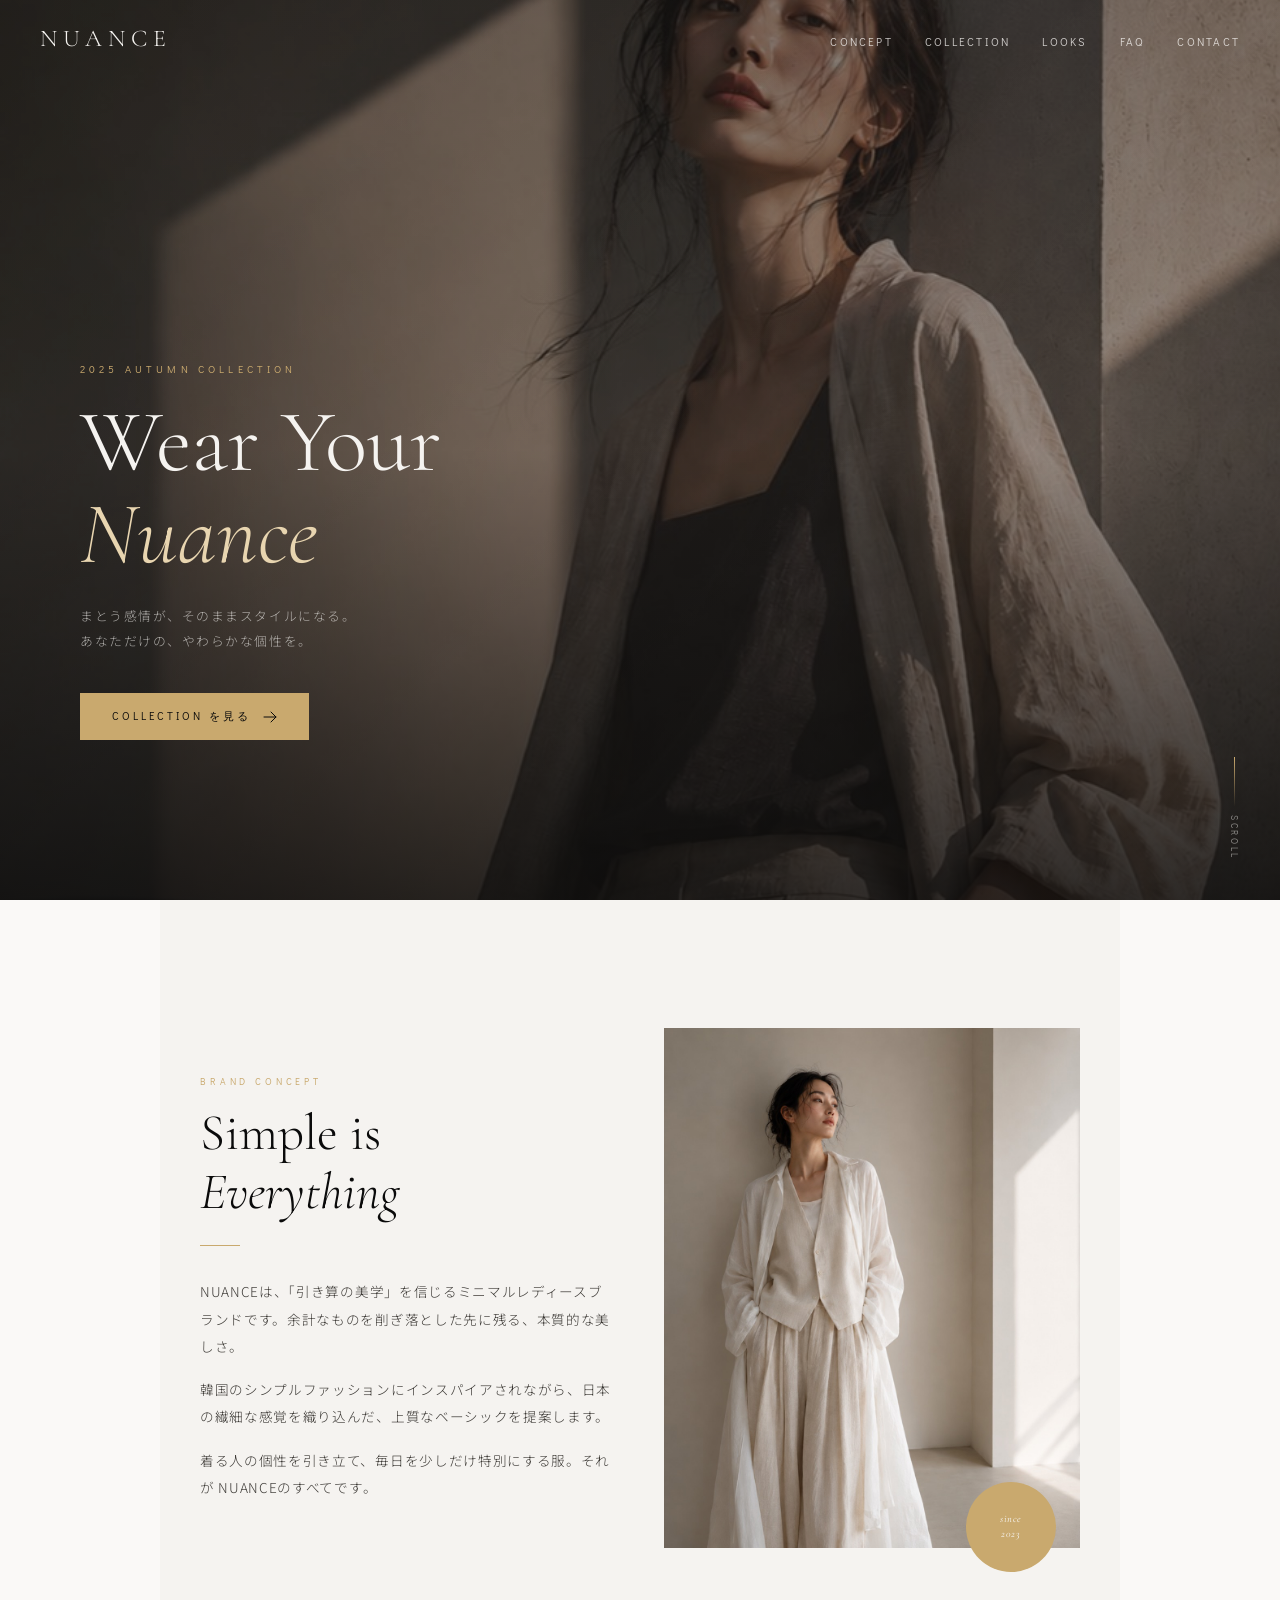
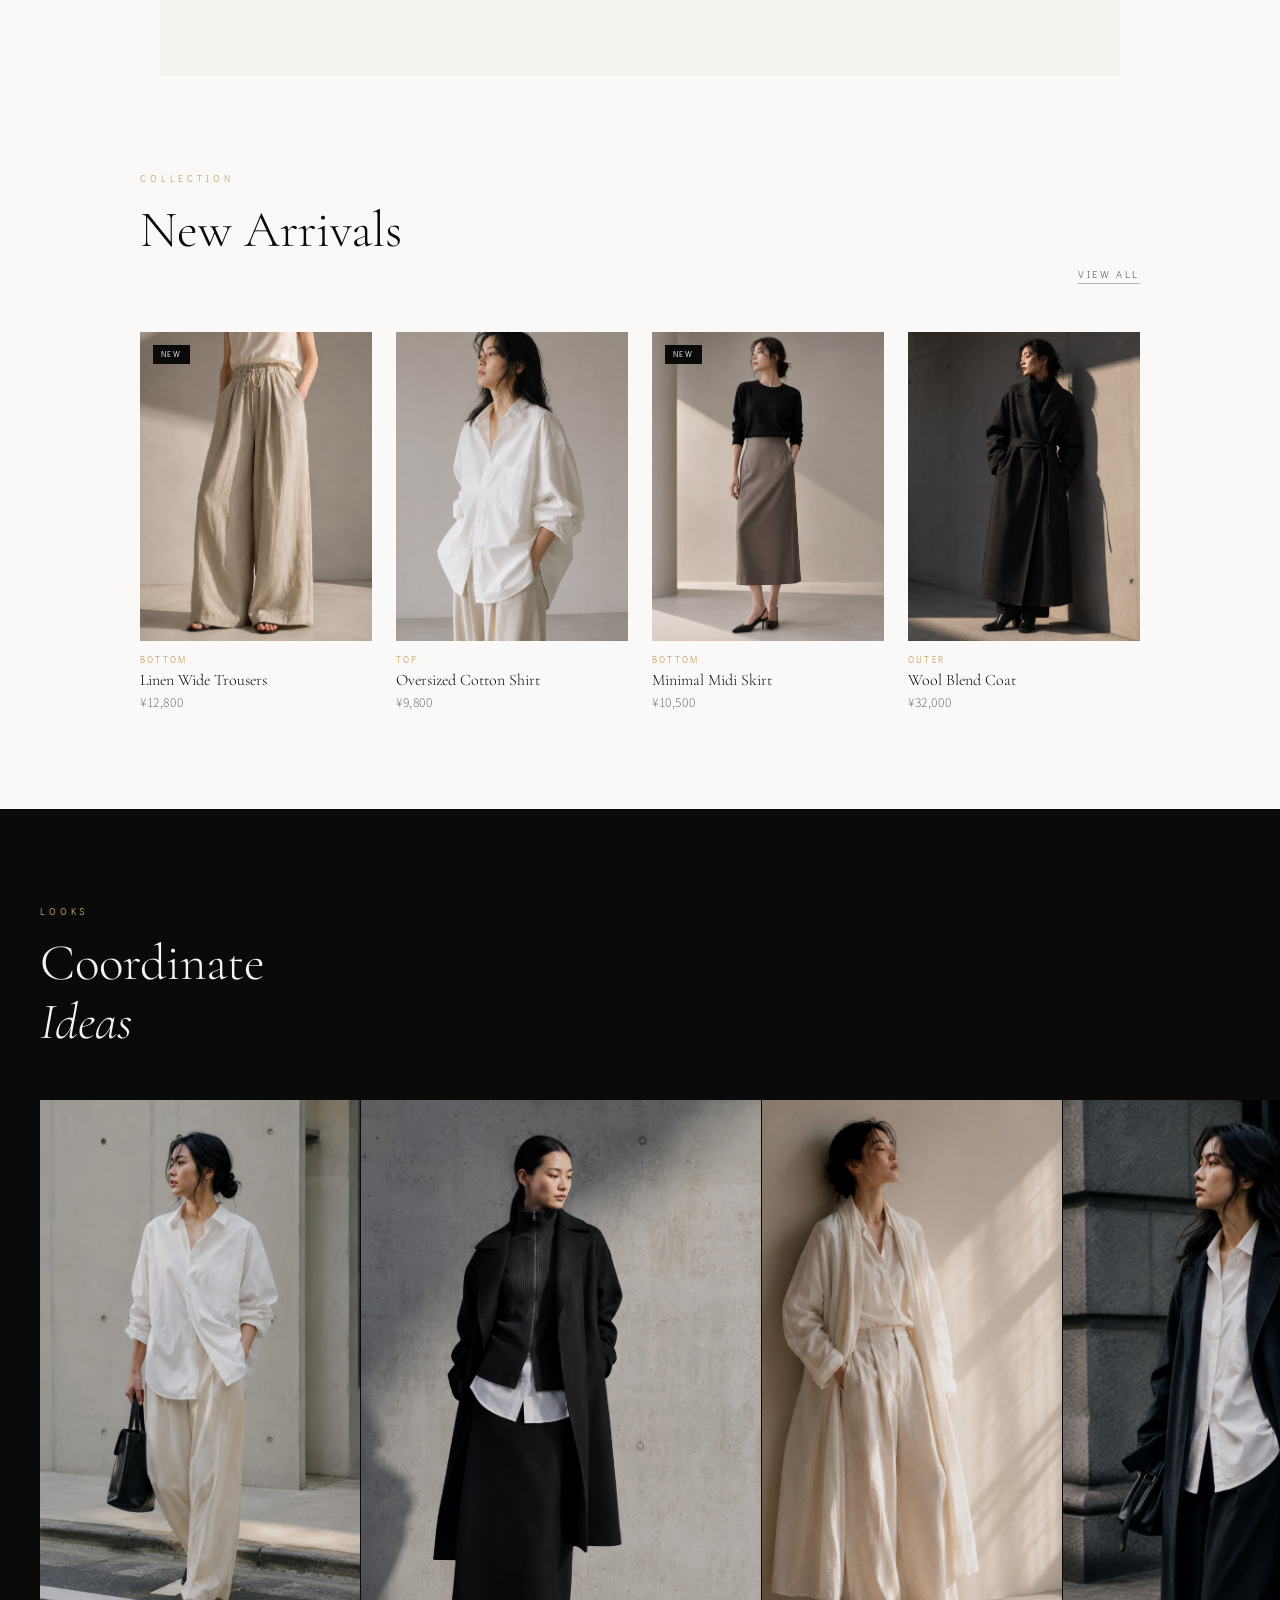
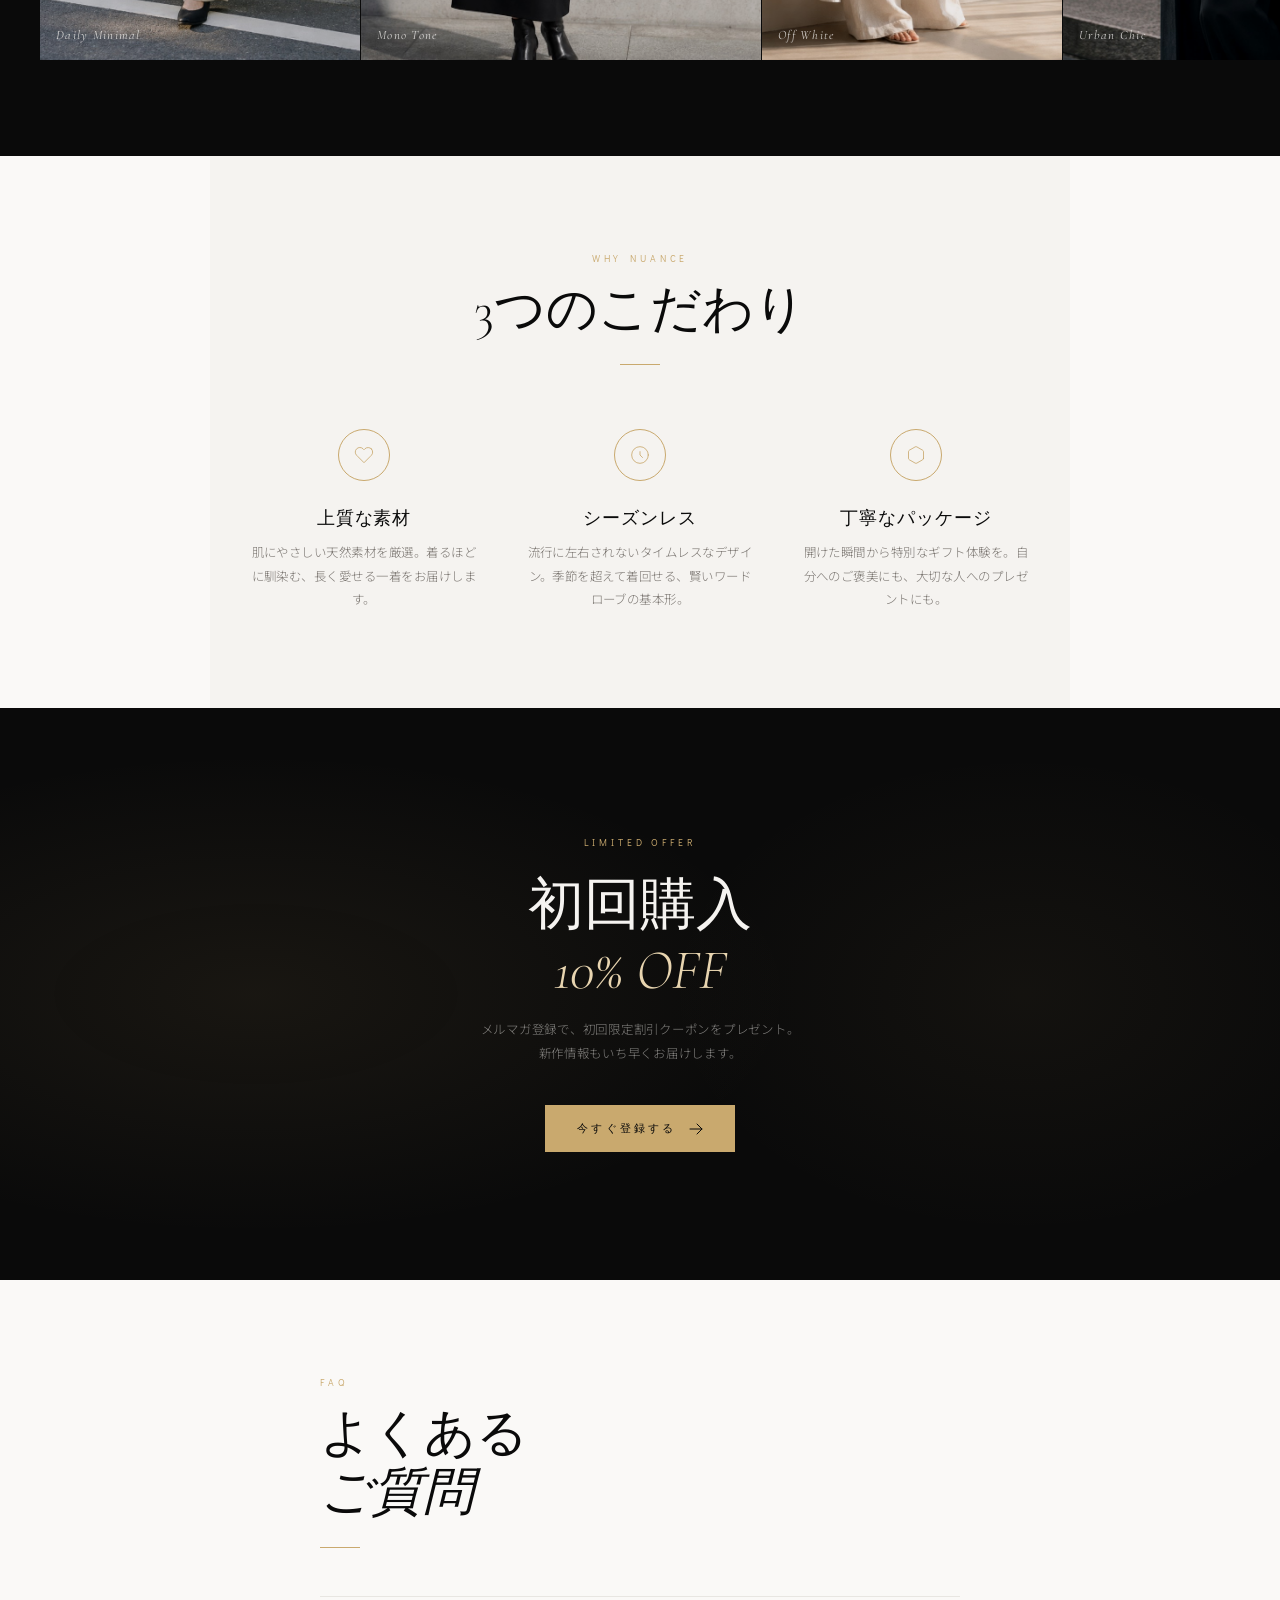
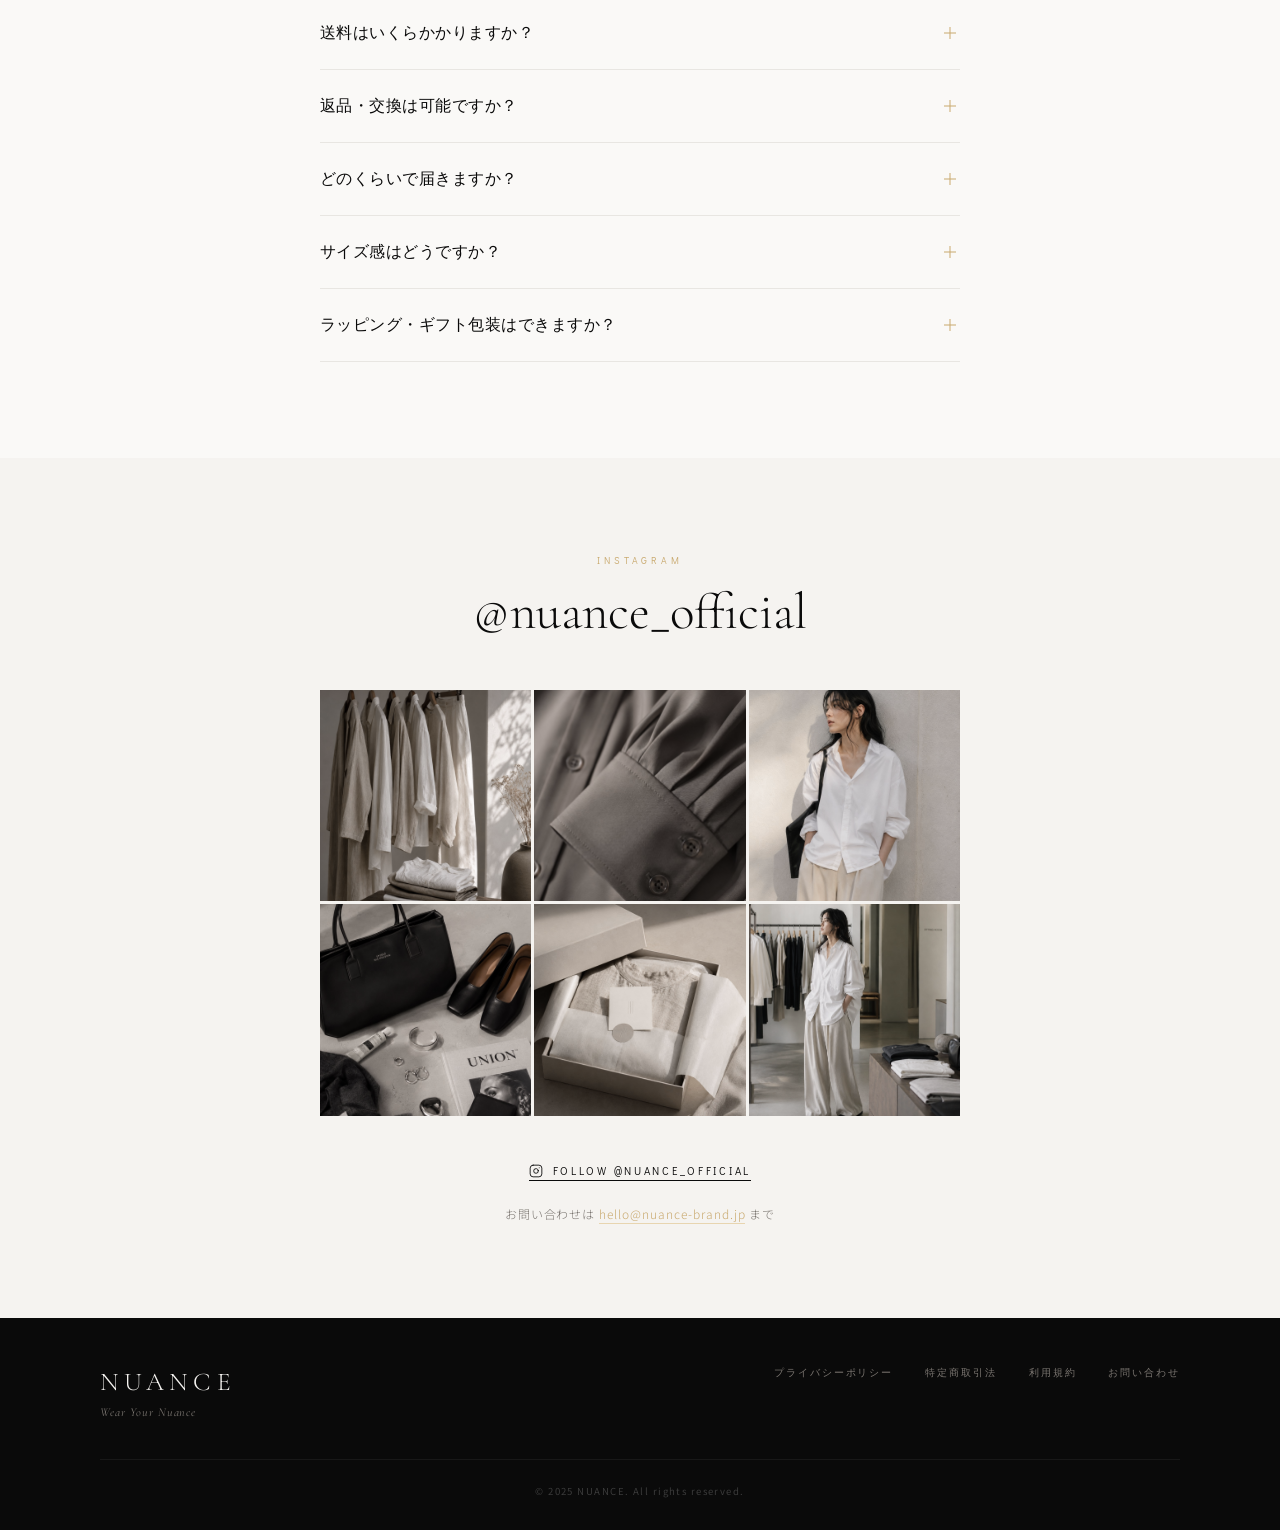
==== index.html @ 94376ba2 "Initial portfolio site" ====
<!DOCTYPE html>
<html lang="ja">
<head>
  <meta charset="UTF-8">
  <meta name="viewport" content="width=device-width, initial-scale=1.0">
  <title>NUANCE — ニュアンス</title>
  <link rel="preconnect" href="https://fonts.googleapis.com">
  <link rel="preconnect" href="https://fonts.gstatic.com" crossorigin>
  <link href="https://fonts.googleapis.com/css2?family=Cormorant+Garamond:ital,wght@0,300;0,400;1,300;1,400&family=Noto+Sans+JP:wght@300;400&family=Didact+Gothic&display=swap" rel="stylesheet">
  <style>
    /* ===== RESET & VARIABLES ===== */
    *, *::before, *::after { box-sizing: border-box; margin: 0; padding: 0; }

    :root {
      --black: #0a0a0a;
      --off-white: #f5f3f0;
      --warm-white: #faf9f7;
      --gray-100: #e8e6e2;
      --gray-300: #b8b4ae;
      --gray-500: #7a7570;
      --gray-700: #3d3a36;
      --accent: #c9a96e;
      --accent-light: #e8d5b0;
      --font-display: 'Cormorant Garamond', serif;
      --font-body: 'Noto Sans JP', sans-serif;
      --font-sub: 'Didact Gothic', sans-serif;
      --transition: 0.4s cubic-bezier(0.25, 0.46, 0.45, 0.94);
    }

    html { scroll-behavior: smooth; }

    body {
      font-family: var(--font-body);
      background: var(--warm-white);
      color: var(--black);
      overflow-x: hidden;
      cursor: default;
    }

    /* ===== SCROLLBAR ===== */
    ::-webkit-scrollbar { width: 3px; }
    ::-webkit-scrollbar-track { background: var(--off-white); }
    ::-webkit-scrollbar-thumb { background: var(--accent); }

    /* ===== NAVIGATION ===== */
    nav {
      position: fixed;
      top: 0; left: 0; right: 0;
      z-index: 100;
      padding: 1rem 2.5rem;
      display: flex;
      justify-content: space-between;
      align-items: center;
      background: rgba(250, 249, 247, 0.97);
      backdrop-filter: blur(12px);
      border-bottom: 1px solid var(--gray-100);
      transition: background var(--transition), padding var(--transition);
    }

    nav.hero-top {
      background: transparent;
      backdrop-filter: none;
      border-bottom: none;
      padding: 1.5rem 2.5rem;
    }

    nav.scrolled {
      background: rgba(250, 249, 247, 0.97);
      backdrop-filter: blur(12px);
      padding: 1rem 2.5rem;
      border-bottom: 1px solid var(--gray-100);
    }

    .nav-logo {
      font-family: var(--font-display);
      font-size: 1.5rem;
      font-weight: 300;
      letter-spacing: 0.25em;
      color: var(--off-white);
      text-decoration: none;
      transition: color var(--transition);
    }

    nav.scrolled .nav-logo { color: var(--black); }

    .nav-links {
      display: flex;
      gap: 2rem;
      list-style: none;
    }

    .nav-links a {
      font-family: var(--font-sub);
      font-size: 0.7rem;
      letter-spacing: 0.2em;
      color: var(--gray-700);
      text-decoration: none;
      transition: color var(--transition);
      text-transform: uppercase;
    }

    nav.hero-top .nav-links a { color: rgba(245,243,240,0.8); }

    nav.scrolled .nav-links a { color: var(--gray-500); }
    .nav-links a:hover { color: var(--accent) !important; }

    .nav-hamburger {
      display: none;
      flex-direction: column;
      gap: 5px;
      cursor: pointer;
      padding: 4px;
    }
    .nav-hamburger span {
      display: block;
      width: 22px; height: 1px;
      background: var(--off-white);
      transition: background var(--transition);
    }
    nav.scrolled .nav-hamburger span { background: var(--black); }

    /* ===== HERO ===== */
    #hero {
      position: relative;
      height: 100svh;
      min-height: 600px;
      display: flex;
      align-items: flex-end;
      justify-content: flex-start;
      overflow: hidden;
    }

    .hero-bg {
      position: absolute;
      inset: 0;
      background: linear-gradient(
        135deg,
        #1a1714 0%,
        #2d2826 40%,
        #3d3530 70%,
        #2a2420 100%
      );
    }

    /* Overlay image from Unsplash */
    .hero-img {
      position: absolute;
      inset: 0;
      width: 100%; height: 100%;
      object-fit: cover;
      object-position: center 20%;
      opacity: 0.55;
    }

    .hero-overlay {
      position: absolute;
      inset: 0;
      background: linear-gradient(
        to top,
        rgba(10,10,10,0.75) 0%,
        rgba(10,10,10,0.1) 50%,
        rgba(10,10,10,0.2) 100%
      );
    }

    .hero-content {
      position: relative;
      z-index: 2;
      padding: 4rem 2.5rem;
      max-width: 560px;
      animation: fadeUp 1.2s ease both;
    }

    .hero-eyebrow {
      font-family: var(--font-sub);
      font-size: 0.65rem;
      letter-spacing: 0.4em;
      color: var(--accent);
      text-transform: uppercase;
      margin-bottom: 1.2rem;
      opacity: 0;
      animation: fadeUp 1s ease 0.3s both;
    }

    .hero-title {
      font-family: var(--font-display);
      font-size: clamp(2.8rem, 9vw, 5.5rem);
      font-weight: 300;
      line-height: 1.05;
      color: var(--off-white);
      margin-bottom: 1.5rem;
      opacity: 0;
      animation: fadeUp 1s ease 0.5s both;
    }

    .hero-title em {
      font-style: italic;
      color: var(--accent-light);
    }

    .hero-sub {
      font-size: 0.8rem;
      font-weight: 300;
      letter-spacing: 0.12em;
      color: rgba(245,243,240,0.65);
      line-height: 1.9;
      margin-bottom: 2.5rem;
      opacity: 0;
      animation: fadeUp 1s ease 0.7s both;
    }

    .btn-primary {
      display: inline-flex;
      align-items: center;
      gap: 0.8rem;
      font-family: var(--font-sub);
      font-size: 0.68rem;
      letter-spacing: 0.28em;
      text-transform: uppercase;
      color: var(--black);
      background: var(--accent);
      padding: 1rem 2rem;
      text-decoration: none;
      transition: all var(--transition);
      opacity: 0;
      animation: fadeUp 1s ease 0.9s both;
      border: none;
      cursor: pointer;
    }

    .btn-primary:hover {
      background: var(--accent-light);
      gap: 1.2rem;
    }

    .btn-primary svg { flex-shrink: 0; }

    .hero-scroll {
      position: absolute;
      bottom: 2.5rem;
      right: 2.5rem;
      z-index: 2;
      display: flex;
      flex-direction: column;
      align-items: center;
      gap: 0.5rem;
      opacity: 0;
      animation: fadeIn 1s ease 1.5s both;
    }

    .hero-scroll span {
      font-family: var(--font-sub);
      font-size: 0.55rem;
      letter-spacing: 0.3em;
      color: rgba(245,243,240,0.5);
      text-transform: uppercase;
      writing-mode: vertical-rl;
    }

    .scroll-line {
      width: 1px;
      height: 50px;
      background: linear-gradient(to bottom, var(--accent), transparent);
      animation: scrollLine 2s ease-in-out infinite;
    }

    @keyframes scrollLine {
      0% { transform: scaleY(0); transform-origin: top; }
      50% { transform: scaleY(1); transform-origin: top; }
      51% { transform: scaleY(1); transform-origin: bottom; }
      100% { transform: scaleY(0); transform-origin: bottom; }
    }

    /* ===== SECTION COMMON ===== */
    section {
      padding: 6rem 2.5rem;
      scroll-margin-top: 70px;
    }

    .section-label {
      font-family: var(--font-sub);
      font-size: 0.6rem;
      letter-spacing: 0.4em;
      color: var(--accent);
      text-transform: uppercase;
      margin-bottom: 1rem;
    }

    .section-title {
      font-family: var(--font-display);
      font-size: clamp(2rem, 5vw, 3.2rem);
      font-weight: 300;
      line-height: 1.15;
      color: var(--black);
      margin-bottom: 1.5rem;
    }

    .section-title em { font-style: italic; }

    .divider {
      width: 40px;
      height: 1px;
      background: var(--accent);
      margin-bottom: 2rem;
    }

    /* ===== CONCEPT ===== */
    #concept {
      background: var(--off-white);
      display: grid;
      grid-template-columns: 1fr;
      gap: 3rem;
      max-width: 960px;
      margin: 0 auto;
    }

    .concept-text-wrap { max-width: 520px; }

    .concept-body {
      font-size: 0.85rem;
      font-weight: 300;
      line-height: 2;
      color: var(--gray-700);
      letter-spacing: 0.05em;
    }

    .concept-body p + p { margin-top: 1.2em; }

    .concept-image-wrap {
      position: relative;
    }

    .concept-img {
      width: 100%;
      aspect-ratio: 4/5;
      object-fit: cover;
      display: block;
    }

    .concept-badge {
      position: absolute;
      bottom: -1.5rem;
      right: 1.5rem;
      width: 90px;
      height: 90px;
      border-radius: 50%;
      background: var(--accent);
      display: flex;
      align-items: center;
      justify-content: center;
      text-align: center;
    }

    .concept-badge span {
      font-family: var(--font-display);
      font-size: 0.65rem;
      font-style: italic;
      color: var(--warm-white);
      line-height: 1.4;
      letter-spacing: 0.05em;
    }

    @media (min-width: 768px) {
      #concept {
        grid-template-columns: 1fr 1fr;
        align-items: center;
        padding: 8rem 2.5rem;
      }
    }

    /* ===== PRODUCTS ===== */
    #products {
      background: var(--warm-white);
      max-width: 1080px;
      margin: 0 auto;
    }

    .products-header {
      display: flex;
      justify-content: space-between;
      align-items: flex-end;
      margin-bottom: 3rem;
      flex-wrap: wrap;
      gap: 1rem;
    }

    .products-header-left {}

    .view-all {
      font-family: var(--font-sub);
      font-size: 0.65rem;
      letter-spacing: 0.25em;
      color: var(--gray-500);
      text-decoration: none;
      text-transform: uppercase;
      border-bottom: 1px solid var(--gray-300);
      padding-bottom: 2px;
      transition: color var(--transition), border-color var(--transition);
    }

    .view-all:hover { color: var(--accent); border-color: var(--accent); }

    .products-grid {
      display: grid;
      grid-template-columns: repeat(2, 1fr);
      gap: 1rem;
    }

    @media (min-width: 640px) {
      .products-grid { grid-template-columns: repeat(2, 1fr); gap: 1.5rem; }
    }

    @media (min-width: 900px) {
      .products-grid { grid-template-columns: repeat(4, 1fr); }
    }

    .product-card {
      position: relative;
      overflow: visible;
      cursor: pointer;
      display: flex;
      flex-direction: column;
    }

    .product-card:hover .product-img { transform: scale(1.04); }
    .product-card:hover .product-overlay { opacity: 1; }

    .product-img-wrap {
      overflow: hidden;
      aspect-ratio: 3/4;
      background: var(--gray-100);
      position: relative;
      flex-shrink: 0;
    }

    .product-img {
      width: 100%; height: 100%;
      object-fit: cover;
      display: block;
      transition: transform 0.6s cubic-bezier(0.25, 0.46, 0.45, 0.94);
    }

    .product-overlay {
      position: absolute;
      inset: 0;
      background: rgba(10,10,10,0.3);
      display: flex;
      align-items: center;
      justify-content: center;
      opacity: 0;
      transition: opacity var(--transition);
    }

    .overlay-btn {
      font-family: var(--font-sub);
      font-size: 0.6rem;
      letter-spacing: 0.25em;
      color: var(--off-white);
      text-transform: uppercase;
      border: 1px solid rgba(245,243,240,0.6);
      padding: 0.6rem 1.2rem;
      text-decoration: none;
      transition: all 0.3s ease;
    }

    .overlay-btn:hover { background: var(--accent); border-color: var(--accent); color: var(--black); }

    .product-info {
      padding: 0.8rem 0 0.2rem;
    }

    .product-tag {
      font-family: var(--font-sub);
      font-size: 0.55rem;
      letter-spacing: 0.25em;
      color: var(--accent);
      text-transform: uppercase;
      margin-bottom: 0.3rem;
    }

    .product-name {
      font-family: var(--font-display);
      font-size: 1rem;
      font-weight: 300;
      color: var(--black);
      margin-bottom: 0.2rem;
    }

    .product-price {
      font-size: 0.75rem;
      font-weight: 300;
      color: var(--gray-500);
      letter-spacing: 0.05em;
    }

    .product-badge-new {
      position: absolute;
      top: 0.8rem;
      left: 0.8rem;
      font-family: var(--font-sub);
      font-size: 0.5rem;
      letter-spacing: 0.2em;
      color: var(--warm-white);
      background: var(--black);
      padding: 0.3rem 0.5rem;
      text-transform: uppercase;
    }

    /* ===== COORDINATE / LOOKBOOK ===== */
    #coordinate {
      background: var(--black);
      overflow: hidden;
      padding: 6rem 0;
    }

    .coord-header {
      padding: 0 2.5rem;
      margin-bottom: 3rem;
    }

    .coord-header .section-title { color: var(--off-white); }
    .coord-header .section-label { }

    .coord-scroll-wrapper {
      overflow-x: auto;
      -webkit-overflow-scrolling: touch;
      scrollbar-width: none;
      cursor: grab;
    }

    .coord-scroll-wrapper::-webkit-scrollbar { display: none; }

    .coord-scroll-wrapper:active { cursor: grabbing; }

    .coord-track {
      display: flex;
      gap: 1px;
      width: max-content;
      padding: 0 2.5rem;
    }

    .coord-item {
      flex-shrink: 0;
      position: relative;
      overflow: hidden;
    }

    .coord-item:nth-child(1) { width: clamp(200px, 40vw, 320px); }
    .coord-item:nth-child(2) { width: clamp(260px, 50vw, 400px); }
    .coord-item:nth-child(3) { width: clamp(200px, 40vw, 300px); }
    .coord-item:nth-child(4) { width: clamp(260px, 50vw, 380px); }

    .coord-img {
      width: 100%;
      height: clamp(380px, 70vw, 560px);
      object-fit: cover;
      object-position: top;
      display: block;
      filter: brightness(0.9) contrast(1.05);
      transition: filter 0.4s ease, transform 0.5s ease;
    }

    .coord-item:hover .coord-img { filter: brightness(1) contrast(1.02); transform: scale(1.02); }

    .coord-label {
      position: absolute;
      bottom: 1rem;
      left: 1rem;
    }

    .coord-label span {
      font-family: var(--font-display);
      font-size: 0.8rem;
      font-style: italic;
      color: rgba(245,243,240,0.8);
      letter-spacing: 0.1em;
    }

    /* ===== FEATURES ===== */
    #features {
      background: var(--off-white);
      max-width: 860px;
      margin: 0 auto;
      text-align: center;
    }

    .features-header { margin-bottom: 4rem; }
    .features-header .divider { margin: 1.5rem auto 0; }

    .features-grid {
      display: grid;
      grid-template-columns: 1fr;
      gap: 2.5rem;
    }

    @media (min-width: 640px) {
      .features-grid { grid-template-columns: repeat(3, 1fr); gap: 3rem; }
    }

    .feature-item {}

    .feature-icon {
      width: 52px; height: 52px;
      margin: 0 auto 1.5rem;
      display: flex;
      align-items: center;
      justify-content: center;
      border: 1px solid var(--accent);
      border-radius: 50%;
    }

    .feature-icon svg { stroke: var(--accent); }

    .feature-title {
      font-family: var(--font-display);
      font-size: 1.15rem;
      font-weight: 300;
      color: var(--black);
      margin-bottom: 0.7rem;
      letter-spacing: 0.05em;
    }

    .feature-desc {
      font-size: 0.78rem;
      font-weight: 300;
      color: var(--gray-500);
      line-height: 1.9;
      letter-spacing: 0.04em;
    }

    /* ===== CTA ===== */
    #cta {
      position: relative;
      background: var(--black);
      overflow: hidden;
      padding: 8rem 2.5rem;
      text-align: center;
    }

    .cta-bg {
      position: absolute;
      inset: 0;
      background:
        radial-gradient(ellipse 60% 60% at 20% 50%, rgba(201,169,110,0.08) 0%, transparent 70%),
        radial-gradient(ellipse 40% 60% at 80% 50%, rgba(201,169,110,0.05) 0%, transparent 70%);
    }

    .cta-content { position: relative; z-index: 1; max-width: 520px; margin: 0 auto; }

    .cta-eyebrow {
      font-family: var(--font-sub);
      font-size: 0.6rem;
      letter-spacing: 0.4em;
      color: var(--accent);
      text-transform: uppercase;
      margin-bottom: 1.5rem;
    }

    .cta-title {
      font-family: var(--font-display);
      font-size: clamp(2rem, 6vw, 3.5rem);
      font-weight: 300;
      color: var(--off-white);
      line-height: 1.15;
      margin-bottom: 1rem;
    }

    .cta-title em { font-style: italic; color: var(--accent-light); }

    .cta-sub {
      font-size: 0.78rem;
      font-weight: 300;
      color: rgba(245,243,240,0.5);
      line-height: 1.9;
      letter-spacing: 0.06em;
      margin-bottom: 2.5rem;
    }

    .btn-outline {
      display: inline-flex;
      align-items: center;
      gap: 0.8rem;
      font-family: var(--font-sub);
      font-size: 0.68rem;
      letter-spacing: 0.28em;
      text-transform: uppercase;
      color: var(--off-white);
      border: 1px solid rgba(245,243,240,0.3);
      padding: 1rem 2rem;
      text-decoration: none;
      transition: all var(--transition);
    }

    .btn-outline:hover {
      background: var(--accent);
      border-color: var(--accent);
      color: var(--black);
    }

    /* ===== FAQ ===== */
    #faq {
      background: var(--warm-white);
      max-width: 720px;
      margin: 0 auto;
    }

    .faq-header { margin-bottom: 3rem; }

    .faq-list { border-top: 1px solid var(--gray-100); }

    .faq-item {
      border-bottom: 1px solid var(--gray-100);
    }

    .faq-q {
      width: 100%;
      display: flex;
      justify-content: space-between;
      align-items: center;
      padding: 1.5rem 0;
      background: none;
      border: none;
      cursor: pointer;
      text-align: left;
      gap: 1rem;
    }

    .faq-q-text {
      font-family: var(--font-display);
      font-size: 1rem;
      font-weight: 300;
      color: var(--black);
      letter-spacing: 0.03em;
      line-height: 1.5;
    }

    .faq-icon {
      flex-shrink: 0;
      width: 20px; height: 20px;
      position: relative;
    }

    .faq-icon::before,
    .faq-icon::after {
      content: '';
      position: absolute;
      background: var(--accent);
      transition: transform 0.3s ease, opacity 0.3s ease;
    }

    .faq-icon::before { width: 12px; height: 1px; top: 50%; left: 50%; transform: translate(-50%, -50%); }
    .faq-icon::after { width: 1px; height: 12px; top: 50%; left: 50%; transform: translate(-50%, -50%); }

    .faq-item.open .faq-icon::after { transform: translate(-50%, -50%) rotate(90deg); opacity: 0; }

    .faq-a {
      overflow: hidden;
      max-height: 0;
      transition: max-height 0.4s cubic-bezier(0.25, 0.46, 0.45, 0.94);
    }

    .faq-item.open .faq-a { max-height: 200px; }

    .faq-a-inner {
      padding-bottom: 1.5rem;
      font-size: 0.82rem;
      font-weight: 300;
      color: var(--gray-500);
      line-height: 1.9;
      letter-spacing: 0.04em;
    }

    /* ===== SNS / CONTACT ===== */
    #sns {
      background: var(--off-white);
      text-align: center;
      padding: 6rem 2.5rem;
    }

    .sns-header { margin-bottom: 3rem; }

    .sns-grid {
      display: grid;
      grid-template-columns: repeat(3, 1fr);
      gap: 3px;
      max-width: 640px;
      margin: 0 auto 3rem;
    }

    .sns-thumb {
      aspect-ratio: 1;
      overflow: hidden;
      background: var(--gray-100);
      position: relative;
    }

    .sns-thumb img {
      width: 100%; height: 100%;
      object-fit: cover;
      display: block;
      filter: grayscale(30%);
      transition: filter 0.4s ease, transform 0.4s ease;
    }

    .sns-thumb:hover img { filter: grayscale(0%); transform: scale(1.05); }

    .sns-link-wrap {
      display: flex;
      flex-direction: column;
      align-items: center;
      gap: 1.5rem;
    }

    .sns-ig {
      display: inline-flex;
      align-items: center;
      gap: 0.6rem;
      font-family: var(--font-sub);
      font-size: 0.68rem;
      letter-spacing: 0.25em;
      color: var(--black);
      text-decoration: none;
      text-transform: uppercase;
      border-bottom: 1px solid var(--black);
      padding-bottom: 2px;
      transition: color var(--transition), border-color var(--transition);
    }

    .sns-ig:hover { color: var(--accent); border-color: var(--accent); }

    .contact-note {
      font-size: 0.75rem;
      font-weight: 300;
      color: var(--gray-500);
      letter-spacing: 0.08em;
    }

    .contact-note a {
      color: var(--accent);
      text-decoration: none;
      border-bottom: 1px solid var(--accent-light);
      padding-bottom: 1px;
      transition: border-color var(--transition);
    }

    .contact-note a:hover { border-color: var(--accent); }

    /* ===== FOOTER ===== */
    footer {
      background: var(--black);
      padding: 3rem 2.5rem 2rem;
    }

    .footer-inner {
      display: flex;
      flex-direction: column;
      gap: 2rem;
      max-width: 1080px;
      margin: 0 auto;
      flex-wrap: wrap;
    }

    @media (min-width: 768px) {
      .footer-inner { flex-direction: row; justify-content: space-between; align-items: flex-start; flex-wrap: wrap; gap: 1.5rem; }
    }

    .footer-logo {
      font-family: var(--font-display);
      font-size: 1.6rem;
      font-weight: 300;
      letter-spacing: 0.2em;
      color: var(--off-white);
      margin-bottom: 0.5rem;
    }

    .footer-brand { min-width: 160px; }

    .footer-tagline {
      font-family: var(--font-display);
      font-style: italic;
      font-size: 0.75rem;
      color: var(--gray-500);
      letter-spacing: 0.08em;
    }

    .footer-nav {
      display: flex;
      gap: 2rem;
      flex-wrap: wrap;
    }

    .footer-nav a {
      font-family: var(--font-sub);
      font-size: 0.6rem;
      letter-spacing: 0.2em;
      color: var(--gray-500);
      text-decoration: none;
      text-transform: uppercase;
      transition: color var(--transition);
    }

    .footer-nav a:hover { color: var(--accent); }

    .footer-bottom {
      margin-top: 2.5rem;
      padding-top: 1.5rem;
      border-top: 1px solid rgba(255,255,255,0.06);
      text-align: center;
      max-width: 1080px;
      margin-left: auto;
      margin-right: auto;
    }

    .footer-copy {
      font-size: 0.6rem;
      letter-spacing: 0.15em;
      color: rgba(255,255,255,0.2);
    }

    /* ===== ANIMATIONS ===== */
    @keyframes fadeUp {
      from { opacity: 0; transform: translateY(24px); }
      to { opacity: 1; transform: translateY(0); }
    }

    @keyframes fadeIn {
      from { opacity: 0; }
      to { opacity: 1; }
    }

    .reveal {
      opacity: 0;
      transform: translateY(30px);
      transition: opacity 0.8s ease, transform 0.8s ease;
    }

    .reveal.visible {
      opacity: 1;
      transform: translateY(0);
    }

    .reveal-delay-1 { transition-delay: 0.1s; }
    .reveal-delay-2 { transition-delay: 0.2s; }
    .reveal-delay-3 { transition-delay: 0.3s; }
    .reveal-delay-4 { transition-delay: 0.4s; }

    /* ===== MOBILE ===== */
    @media (max-width: 640px) {
      nav { padding: 1rem 1.5rem; }
      nav.hero-top { padding: 1.25rem 1.5rem; }
      nav.scrolled { padding: 1rem 1.5rem; }
      .nav-logo { font-size: 1.25rem; letter-spacing: 0.18em; }
      .nav-links { display: none; }
      .nav-hamburger { display: flex; }
      #hero { min-height: 560px; }
      .hero-content { max-width: 100%; padding: 4rem 1.5rem 5.5rem; }
      .cta-sub br { display: none; }
      .btn-primary,
      .btn-outline {
        max-width: 100%;
        justify-content: center;
        text-align: center;
        line-height: 1.5;
        letter-spacing: 0.18em;
      }
      .hero-scroll { right: 1.5rem; bottom: 1.5rem; }
      section { padding: 5rem 1.5rem; }
      #coordinate { padding: 5rem 0; }
      .coord-header { padding: 0 1.5rem; }
      .coord-track { padding: 0 1.5rem; }
      .overlay-btn {
        max-width: calc(100% - 1rem);
        padding: 0.55rem 0.7rem;
        letter-spacing: 0.16em;
        white-space: nowrap;
      }
      .faq-item.open .faq-a { max-height: 420px; }
      .sns-ig {
        max-width: 100%;
        justify-content: center;
        text-align: center;
        line-height: 1.5;
        letter-spacing: 0.16em;
      }
      .contact-note { line-height: 1.8; overflow-wrap: anywhere; }
      footer { padding-left: 1.5rem; padding-right: 1.5rem; }
      .footer-nav { gap: 1rem 1.5rem; }
    }
  </style>
</head>
<body>

  <!-- NAV -->
  <nav id="nav">
    <a href="#hero" class="nav-logo">NUANCE</a>
    <ul class="nav-links">
      <li><a href="#concept">concept</a></li>
      <li><a href="#products">collection</a></li>
      <li><a href="#coordinate">looks</a></li>
      <li><a href="#faq">faq</a></li>
      <li><a href="#sns">contact</a></li>
    </ul>
    <div class="nav-hamburger" id="hamburger" aria-label="メニュー" role="button" tabindex="0">
      <span></span><span></span><span></span>
    </div>
  </nav>

  <!-- HERO -->
  <section id="hero">
    <div class="hero-bg"></div>
    <img
      class="hero-img"
      src="assets/nuance-hero.jpg"
      alt="NUANCEヒーロービジュアル"
      loading="eager"
    >
    <div class="hero-overlay"></div>
    <div class="hero-content">
      <p class="hero-eyebrow">2025 Autumn Collection</p>
      <h1 class="hero-title">Wear Your<br><em>Nuance</em></h1>
      <p class="hero-sub">まとう感情が、そのままスタイルになる。<br>あなただけの、やわらかな個性を。</p>
      <a href="#products" class="btn-primary">
        Collection を見る
        <svg width="14" height="14" viewBox="0 0 14 14" fill="none" xmlns="http://www.w3.org/2000/svg">
          <path d="M1 7H13M8 2L13 7L8 12" stroke="currentColor" stroke-width="1" stroke-linecap="round" stroke-linejoin="round"/>
        </svg>
      </a>
    </div>
    <div class="hero-scroll">
      <div class="scroll-line"></div>
      <span>scroll</span>
    </div>
  </section>

  <!-- CONCEPT -->
  <section id="concept">
    <div class="concept-text-wrap reveal">
      <p class="section-label">Brand Concept</p>
      <h2 class="section-title">Simple is<br><em>Everything</em></h2>
      <div class="divider"></div>
      <div class="concept-body">
        <p>NUANCEは、「引き算の美学」を信じるミニマルレディースブランドです。余計なものを削ぎ落とした先に残る、本質的な美しさ。</p>
        <p>韓国のシンプルファッションにインスパイアされながら、日本の繊細な感覚を織り込んだ、上質なベーシックを提案します。</p>
        <p>着る人の個性を引き立て、毎日を少しだけ特別にする服。それが NUANCEのすべてです。</p>
      </div>
    </div>
    <div class="concept-image-wrap reveal reveal-delay-2">
      <img
        class="concept-img"
        src="assets/nuance-concept.jpg"
        alt="ブランドコンセプトイメージ"
        loading="lazy"
      >
      <div class="concept-badge">
        <span>since<br>2023</span>
      </div>
    </div>
  </section>

  <!-- PRODUCTS -->
  <section id="products">
    <div class="products-header reveal">
      <div class="products-header-left">
        <p class="section-label">Collection</p>
        <h2 class="section-title">New Arrivals</h2>
      </div>
      <a href="#" class="view-all">View All</a>
    </div>
    <div class="products-grid">
      <div class="product-card reveal reveal-delay-1">
        <div class="product-img-wrap">
          <div class="product-badge-new">New</div>
          <img class="product-img"
            src="assets/product-01.jpg"
            alt="Linen Wide Trousers"
            loading="lazy">
          <div class="product-overlay">
            <a href="#" class="overlay-btn">Quick View</a>
          </div>
        </div>
        <div class="product-info">
          <p class="product-tag">Bottom</p>
          <p class="product-name">Linen Wide Trousers</p>
          <p class="product-price">¥12,800</p>
        </div>
      </div>

      <div class="product-card reveal reveal-delay-2">
        <div class="product-img-wrap">
          <img class="product-img"
            src="assets/product-02.jpg"
            alt="Oversized Cotton Shirt"
            loading="lazy">
          <div class="product-overlay">
            <a href="#" class="overlay-btn">Quick View</a>
          </div>
        </div>
        <div class="product-info">
          <p class="product-tag">Top</p>
          <p class="product-name">Oversized Cotton Shirt</p>
          <p class="product-price">¥9,800</p>
        </div>
      </div>

      <div class="product-card reveal reveal-delay-3">
        <div class="product-img-wrap">
          <div class="product-badge-new">New</div>
          <img class="product-img"
            src="assets/product-03.jpg"
            alt="Minimal Midi Skirt"
            loading="lazy">
          <div class="product-overlay">
            <a href="#" class="overlay-btn">Quick View</a>
          </div>
        </div>
        <div class="product-info">
          <p class="product-tag">Bottom</p>
          <p class="product-name">Minimal Midi Skirt</p>
          <p class="product-price">¥10,500</p>
        </div>
      </div>

      <div class="product-card reveal reveal-delay-4">
        <div class="product-img-wrap">
          <img class="product-img"
            src="assets/product-04.jpg"
            alt="Wool Blend Coat"
            loading="lazy">
          <div class="product-overlay">
            <a href="#" class="overlay-btn">Quick View</a>
          </div>
        </div>
        <div class="product-info">
          <p class="product-tag">Outer</p>
          <p class="product-name">Wool Blend Coat</p>
          <p class="product-price">¥32,000</p>
        </div>
      </div>
    </div>
  </section>

  <!-- COORDINATE -->
  <section id="coordinate" style="padding-left:0;padding-right:0;max-width:none;">
    <div class="coord-header reveal">
      <p class="section-label">Looks</p>
      <h2 class="section-title" style="color:var(--off-white)">Coordinate<br><em>Ideas</em></h2>
    </div>
    <div class="coord-scroll-wrapper" id="coordScroll">
      <div class="coord-track">
        <div class="coord-item">
          <img class="coord-img"
            src="assets/look-01.jpg"
            alt="コーデ1"
            loading="lazy">
          <div class="coord-label"><span>Daily Minimal</span></div>
        </div>
        <div class="coord-item">
          <img class="coord-img"
            src="assets/look-02.jpg"
            alt="コーデ2"
            loading="lazy">
          <div class="coord-label"><span>Mono Tone</span></div>
        </div>
        <div class="coord-item">
          <img class="coord-img"
            src="assets/look-03.jpg"
            alt="コーデ3"
            loading="lazy">
          <div class="coord-label"><span>Off White</span></div>
        </div>
        <div class="coord-item">
          <img class="coord-img"
            src="assets/look-04.jpg"
            alt="コーデ4"
            loading="lazy">
          <div class="coord-label"><span>Urban Chic</span></div>
        </div>
      </div>
    </div>
  </section>

  <!-- FEATURES -->
  <section id="features">
    <div class="features-header reveal">
      <p class="section-label">Why NUANCE</p>
      <h2 class="section-title">3つのこだわり</h2>
      <div class="divider"></div>
    </div>
    <div class="features-grid">
      <div class="feature-item reveal reveal-delay-1">
        <div class="feature-icon">
          <svg width="20" height="20" viewBox="0 0 24 24" fill="none" stroke-width="1" stroke-linecap="round" stroke-linejoin="round">
            <path d="M20.84 4.61a5.5 5.5 0 0 0-7.78 0L12 5.67l-1.06-1.06a5.5 5.5 0 0 0-7.78 7.78l1.06 1.06L12 21.23l7.78-7.78 1.06-1.06a5.5 5.5 0 0 0 0-7.78z"></path>
          </svg>
        </div>
        <h3 class="feature-title">上質な素材</h3>
        <p class="feature-desc">肌にやさしい天然素材を厳選。着るほどに馴染む、長く愛せる一着をお届けします。</p>
      </div>
      <div class="feature-item reveal reveal-delay-2">
        <div class="feature-icon">
          <svg width="20" height="20" viewBox="0 0 24 24" fill="none" stroke-width="1" stroke-linecap="round" stroke-linejoin="round">
            <circle cx="12" cy="12" r="10"></circle>
            <path d="M12 8v4l3 3"></path>
          </svg>
        </div>
        <h3 class="feature-title">シーズンレス</h3>
        <p class="feature-desc">流行に左右されないタイムレスなデザイン。季節を超えて着回せる、賢いワードローブの基本形。</p>
      </div>
      <div class="feature-item reveal reveal-delay-3">
        <div class="feature-icon">
          <svg width="20" height="20" viewBox="0 0 24 24" fill="none" stroke-width="1" stroke-linecap="round" stroke-linejoin="round">
            <path d="M21 16V8a2 2 0 0 0-1-1.73l-7-4a2 2 0 0 0-2 0l-7 4A2 2 0 0 0 3 8v8a2 2 0 0 0 1 1.73l7 4a2 2 0 0 0 2 0l7-4A2 2 0 0 0 21 16z"></path>
          </svg>
        </div>
        <h3 class="feature-title">丁寧なパッケージ</h3>
        <p class="feature-desc">開けた瞬間から特別なギフト体験を。自分へのご褒美にも、大切な人へのプレゼントにも。</p>
      </div>
    </div>
  </section>

  <!-- CTA -->
  <section id="cta">
    <div class="cta-bg"></div>
    <div class="cta-content reveal">
      <p class="cta-eyebrow">Limited Offer</p>
      <h2 class="cta-title">初回購入<br><em>10% OFF</em></h2>
      <p class="cta-sub">メルマガ登録で、初回限定割引クーポンをプレゼント。<br>新作情報もいち早くお届けします。</p>
      <a href="#" class="btn-primary">今すぐ登録する
        <svg width="14" height="14" viewBox="0 0 14 14" fill="none">
          <path d="M1 7H13M8 2L13 7L8 12" stroke="currentColor" stroke-width="1" stroke-linecap="round" stroke-linejoin="round"/>
        </svg>
      </a>
    </div>
  </section>

  <!-- FAQ -->
  <section id="faq">
    <div class="faq-header reveal">
      <p class="section-label">FAQ</p>
      <h2 class="section-title">よくある<br><em>ご質問</em></h2>
      <div class="divider"></div>
    </div>
    <div class="faq-list" role="list">
      <div class="faq-item" role="listitem">
        <button class="faq-q" aria-expanded="false">
          <span class="faq-q-text">送料はいくらかかりますか？</span>
          <span class="faq-icon" aria-hidden="true"></span>
        </button>
        <div class="faq-a" role="region">
          <div class="faq-a-inner">全国一律550円（税込）です。5,500円以上のお買い上げで送料無料になります。</div>
        </div>
      </div>
      <div class="faq-item" role="listitem">
        <button class="faq-q" aria-expanded="false">
          <span class="faq-q-text">返品・交換は可能ですか？</span>
          <span class="faq-icon" aria-hidden="true"></span>
        </button>
        <div class="faq-a" role="region">
          <div class="faq-a-inner">商品到着後7日以内であれば、未使用・タグ付きの状態に限り返品・交換が可能です。サイズ交換は1回無料です。詳しくはご利用ガイドをご確認ください。</div>
        </div>
      </div>
      <div class="faq-item" role="listitem">
        <button class="faq-q" aria-expanded="false">
          <span class="faq-q-text">どのくらいで届きますか？</span>
          <span class="faq-icon" aria-hidden="true"></span>
        </button>
        <div class="faq-a" role="region">
          <div class="faq-a-inner">ご注文確認後、通常1〜3営業日以内に発送いたします。お届けまでの目安は発送から1〜3日です（離島・山間部を除く）。</div>
        </div>
      </div>
      <div class="faq-item" role="listitem">
        <button class="faq-q" aria-expanded="false">
          <span class="faq-q-text">サイズ感はどうですか？</span>
          <span class="faq-icon" aria-hidden="true"></span>
        </button>
        <div class="faq-a" role="region">
          <div class="faq-a-inner">基本的にゆとりのあるオーバーサイズ〜ルーズシルエットが多いです。各商品ページに詳細なサイズ表と着用スタッフの身長・体重を記載しています。</div>
        </div>
      </div>
      <div class="faq-item" role="listitem">
        <button class="faq-q" aria-expanded="false">
          <span class="faq-q-text">ラッピング・ギフト包装はできますか？</span>
          <span class="faq-icon" aria-hidden="true"></span>
        </button>
        <div class="faq-a" role="region">
          <div class="faq-a-inner">はい、有料（330円）にてギフトラッピングを承っております。カートページでオプションとして選択いただけます。メッセージカードも無料でお付けできます。</div>
        </div>
      </div>
    </div>
  </section>

  <!-- SNS / CONTACT -->
  <section id="sns">
    <div class="sns-header reveal">
      <p class="section-label">Instagram</p>
      <h2 class="section-title">@nuance_official</h2>
    </div>
    <div class="sns-grid reveal">
      <div class="sns-thumb">
        <img src="assets/sns-01.jpg" alt="Instagram投稿1" loading="lazy">
      </div>
      <div class="sns-thumb">
        <img src="assets/sns-02.jpg" alt="Instagram投稿2" loading="lazy">
      </div>
      <div class="sns-thumb">
        <img src="assets/sns-03.jpg" alt="Instagram投稿3" loading="lazy">
      </div>
      <div class="sns-thumb">
        <img src="assets/sns-04.jpg" alt="Instagram投稿4" loading="lazy">
      </div>
      <div class="sns-thumb">
        <img src="assets/sns-05.jpg" alt="Instagram投稿5" loading="lazy">
      </div>
      <div class="sns-thumb">
        <img src="assets/sns-06.jpg" alt="Instagram投稿6" loading="lazy">
      </div>
    </div>
    <div class="sns-link-wrap reveal">
      <a href="https://www.instagram.com/" class="sns-ig" target="_blank" rel="noopener noreferrer">
        <svg width="14" height="14" viewBox="0 0 24 24" fill="none" stroke="currentColor" stroke-width="1.5" stroke-linecap="round" stroke-linejoin="round">
          <rect x="2" y="2" width="20" height="20" rx="5" ry="5"></rect>
          <path d="M16 11.37A4 4 0 1 1 12.63 8 4 4 0 0 1 16 11.37z"></path>
          <line x1="17.5" y1="6.5" x2="17.51" y2="6.5"></line>
        </svg>
        Follow @nuance_official
      </a>
      <p class="contact-note">お問い合わせは <a href="mailto:hello@nuance-brand.jp">hello@nuance-brand.jp</a> まで</p>
    </div>
  </section>

  <!-- FOOTER -->
  <footer>
    <div class="footer-inner">
      <div class="footer-brand">
        <p class="footer-logo">NUANCE</p>
        <p class="footer-tagline">Wear Your Nuance</p>
      </div>
      <div class="footer-nav" role="navigation" aria-label="フッターナビゲーション">
        <a href="#">プライバシーポリシー</a>
        <a href="#">特定商取引法</a>
        <a href="#">利用規約</a>
        <a href="#">お問い合わせ</a>
      </div>
    </div>
    <div class="footer-bottom">
      <p class="footer-copy">© 2025 NUANCE. All rights reserved.</p>
    </div>
  </footer>

  <!-- SCRIPTS -->
  <script>
    // ===== NAVBAR SCROLL =====
    const nav = document.getElementById('nav');
    const hero = document.getElementById('hero');
    function updateNav() {
      const heroBottom = hero.getBoundingClientRect().bottom;
      // Only show transparent nav when we're near the very top of the hero
      if (window.scrollY < 80 && heroBottom > 200) {
        nav.classList.add('hero-top');
        nav.classList.remove('scrolled');
      } else {
        nav.classList.remove('hero-top');
        nav.classList.add('scrolled');
      }
    }
    window.addEventListener('scroll', updateNav, { passive: true });
    updateNav();

    // ===== FAQ ACCORDION =====
    document.querySelectorAll('.faq-q').forEach(btn => {
      btn.addEventListener('click', () => {
        const item = btn.parentElement;
        const isOpen = item.classList.contains('open');
        // close all
        document.querySelectorAll('.faq-item').forEach(i => {
          i.classList.remove('open');
          i.querySelector('.faq-q').setAttribute('aria-expanded', 'false');
        });
        if (!isOpen) {
          item.classList.add('open');
          btn.setAttribute('aria-expanded', 'true');
        }
      });
    });

    // ===== SCROLL REVEAL =====
    const reveals = document.querySelectorAll('.reveal');
    const revealObs = new IntersectionObserver((entries) => {
      entries.forEach(e => {
        if (e.isIntersecting) {
          e.target.classList.add('visible');
          revealObs.unobserve(e.target);
        }
      });
    }, { threshold: 0.1, rootMargin: '0px 0px -40px 0px' });

    reveals.forEach(el => revealObs.observe(el));
    window.addEventListener('load', () => {
      setTimeout(() => {
        reveals.forEach(el => el.classList.add('visible'));
      }, 900);
    });

    // ===== HORIZONTAL DRAG SCROLL =====
    const scrollWrap = document.getElementById('coordScroll');
    let isDown = false, startX, scrollLeft;

    scrollWrap.addEventListener('mousedown', e => {
      isDown = true;
      scrollWrap.style.cursor = 'grabbing';
      startX = e.pageX - scrollWrap.offsetLeft;
      scrollLeft = scrollWrap.scrollLeft;
    });
    scrollWrap.addEventListener('mouseleave', () => { isDown = false; scrollWrap.style.cursor = 'grab'; });
    scrollWrap.addEventListener('mouseup', () => { isDown = false; scrollWrap.style.cursor = 'grab'; });
    scrollWrap.addEventListener('mousemove', e => {
      if (!isDown) return;
      e.preventDefault();
      const x = e.pageX - scrollWrap.offsetLeft;
      const walk = (x - startX) * 1.5;
      scrollWrap.scrollLeft = scrollLeft - walk;
    });
  </script>
</body>
</html>
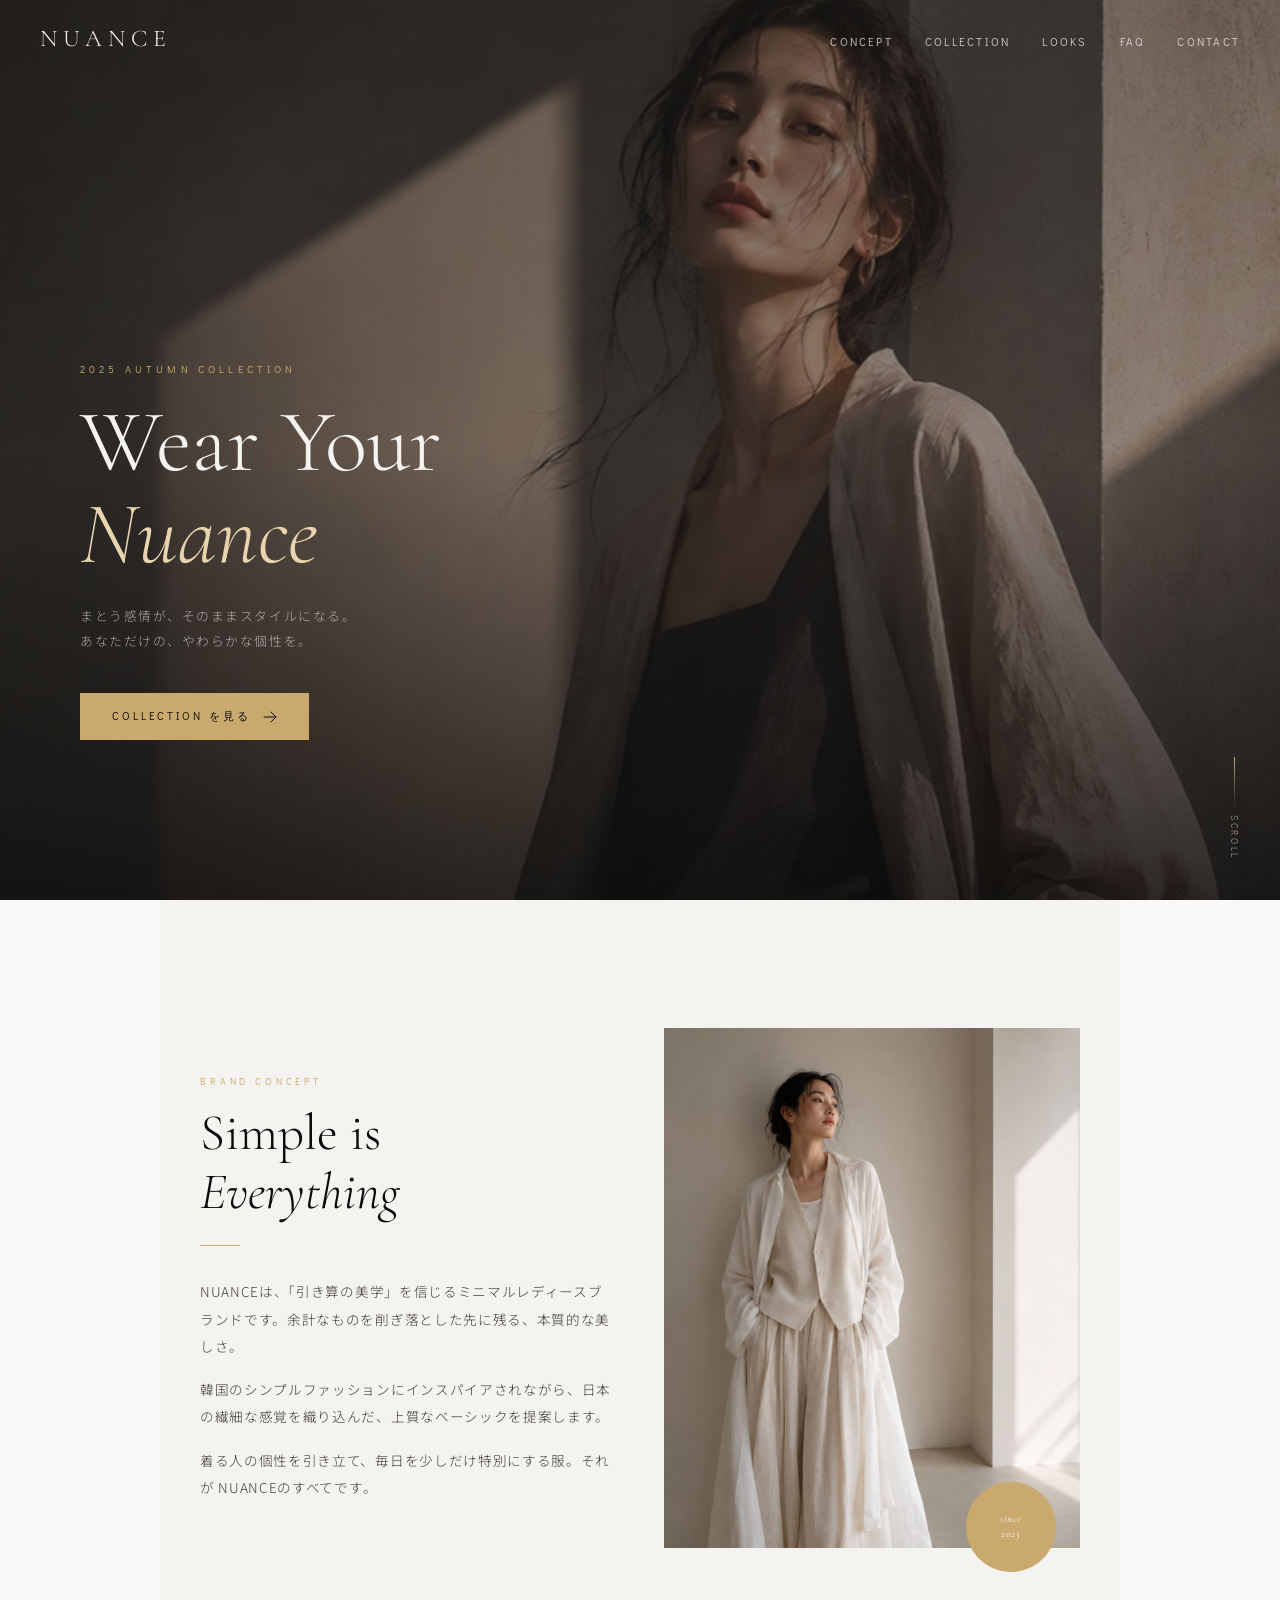
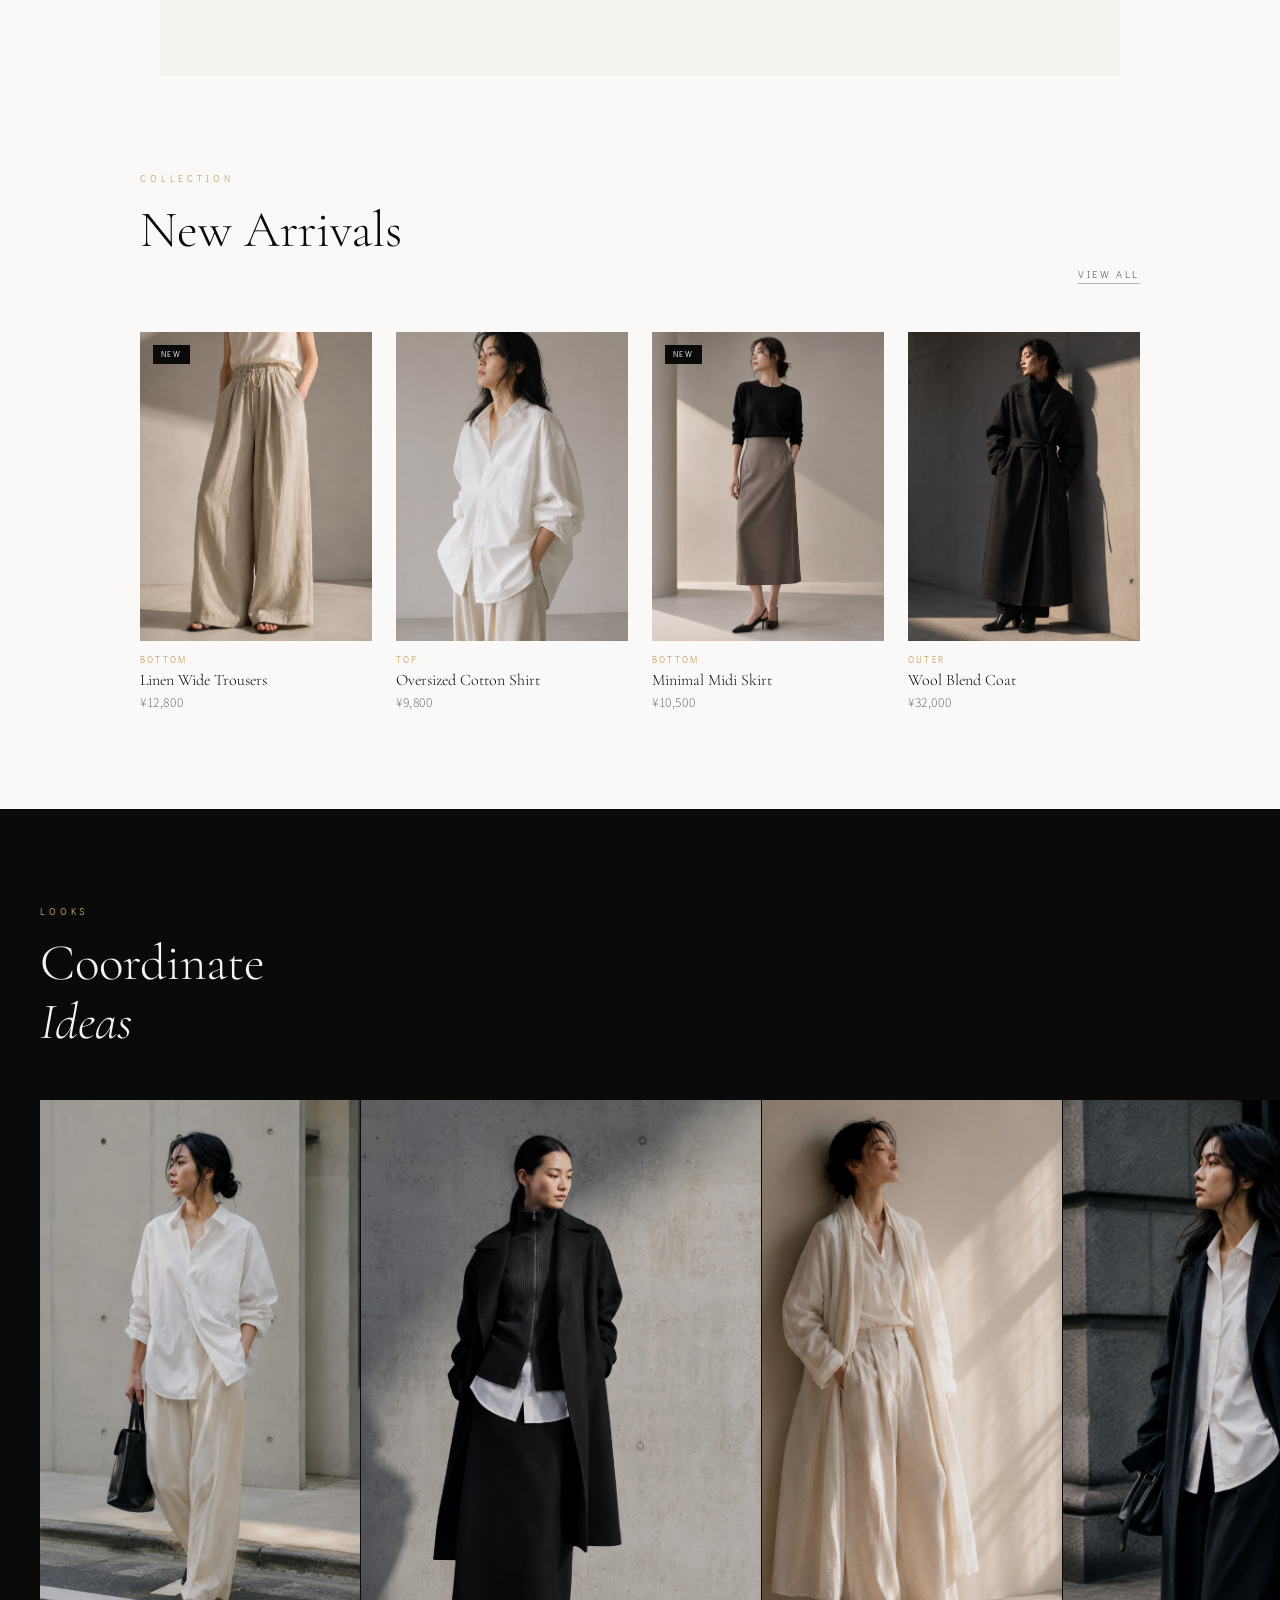
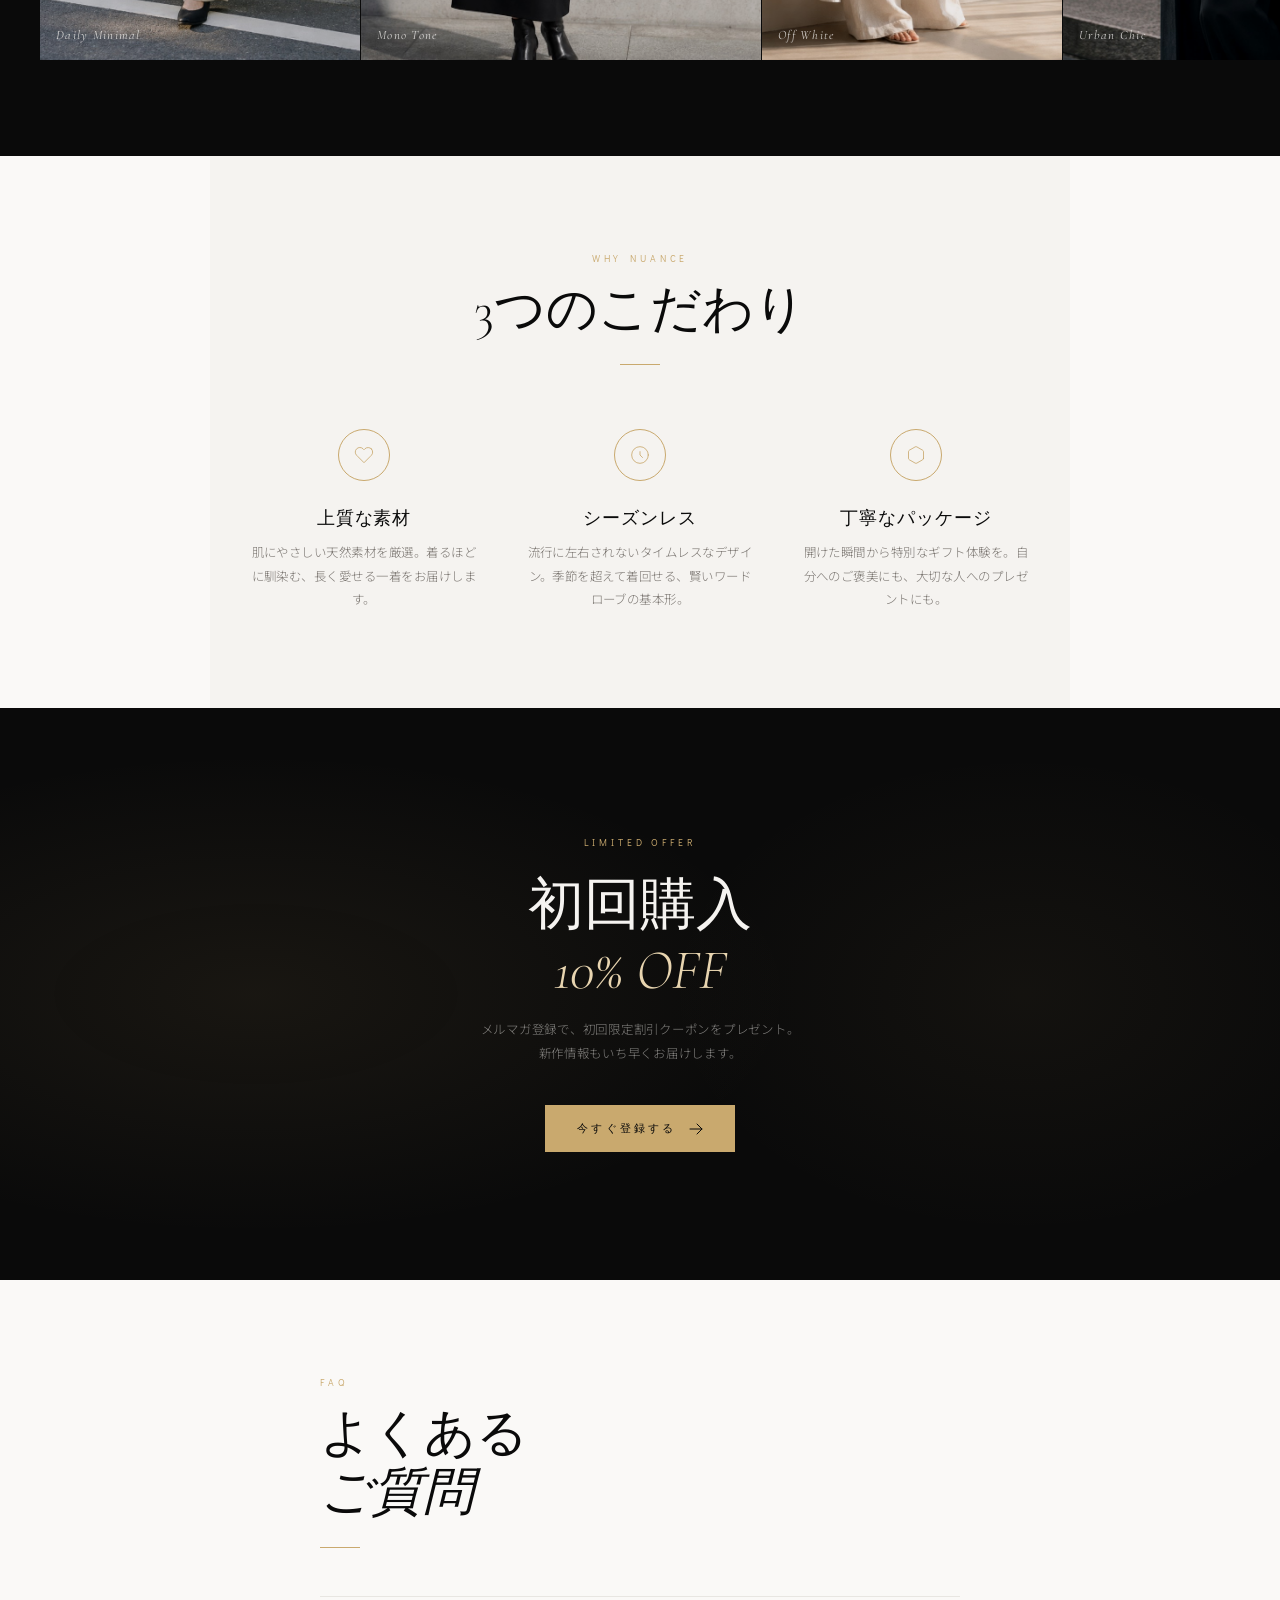
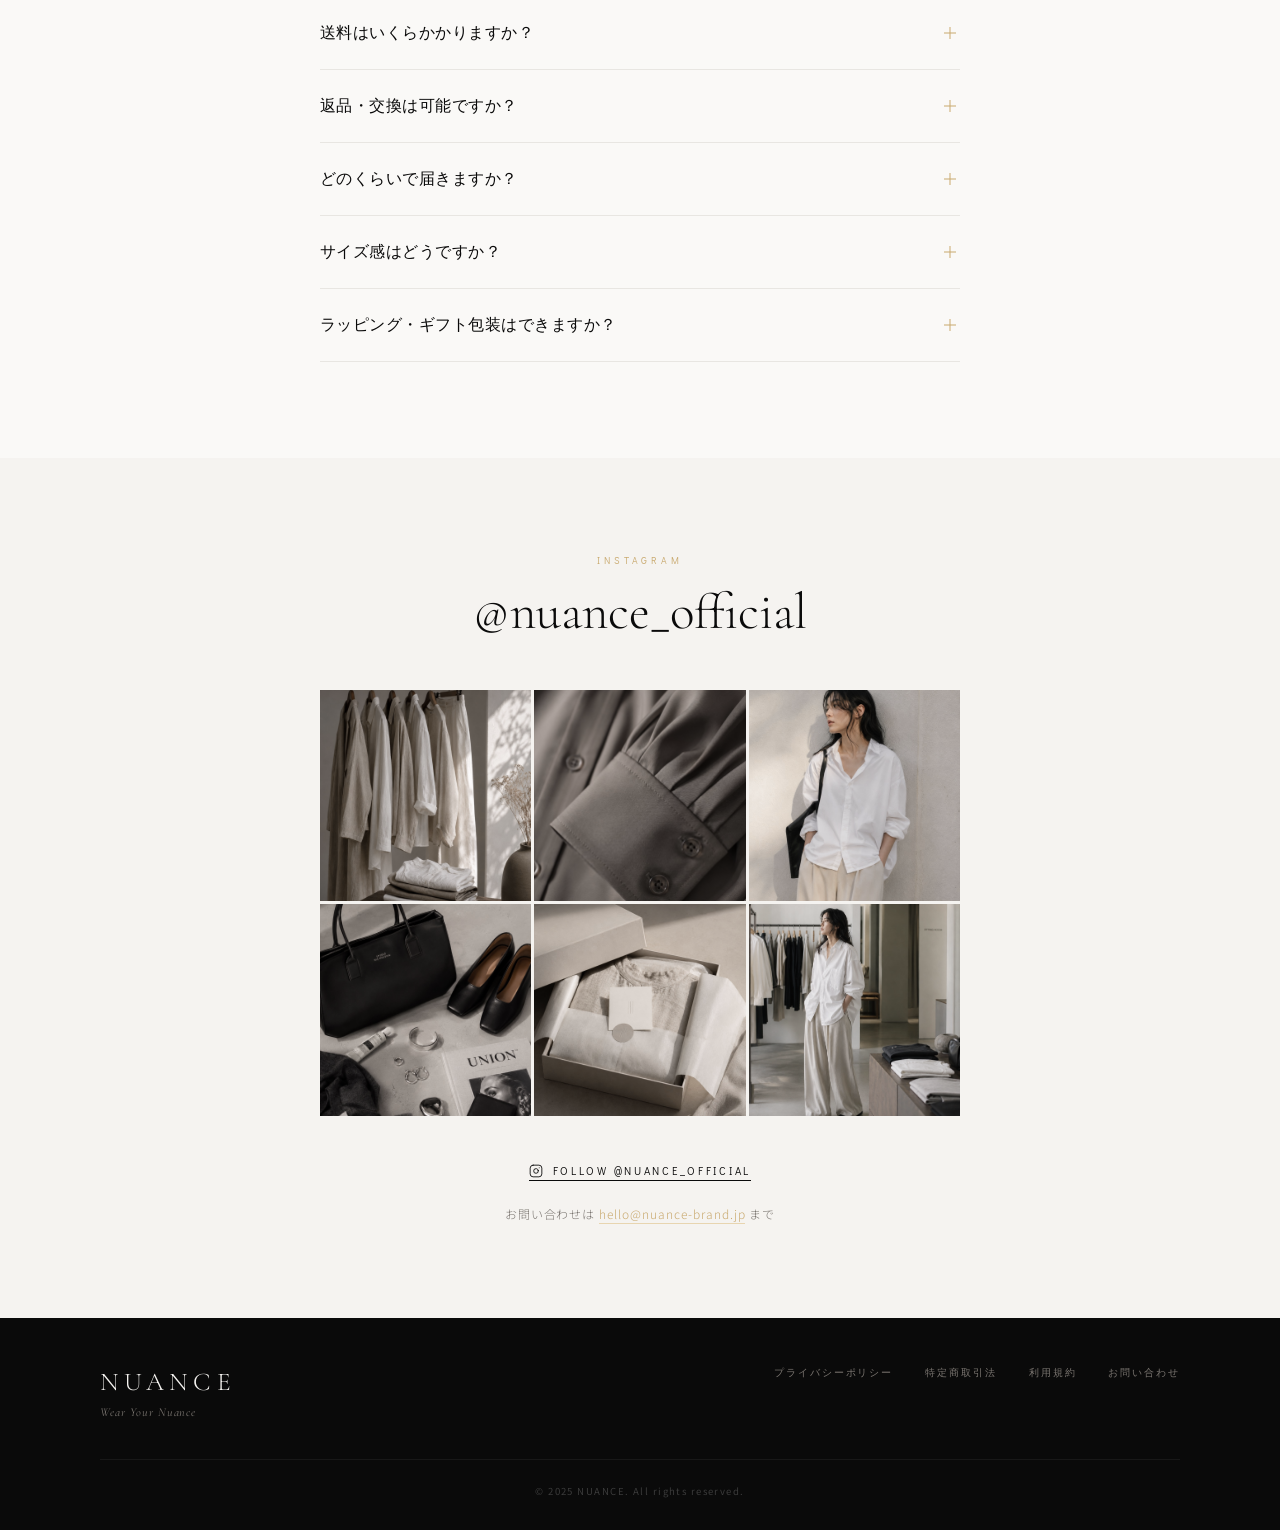
==== commit a93d8c23: "Adjust hero image framing" ====
--- a/index.html
+++ b/index.html
@@ -148,7 +148,7 @@
       inset: 0;
       width: 100%; height: 100%;
       object-fit: cover;
-      object-position: center 20%;
+      object-position: 66% 10%;
       opacity: 0.55;
     }
 
@@ -944,6 +944,10 @@
     .reveal-delay-3 { transition-delay: 0.3s; }
     .reveal-delay-4 { transition-delay: 0.4s; }
 
+    @media (min-width: 1100px) {
+      .hero-img { object-position: 64% 8%; }
+    }
+
     /* ===== MOBILE ===== */
     @media (max-width: 640px) {
       nav { padding: 1rem 1.5rem; }
@@ -953,6 +957,7 @@
       .nav-links { display: none; }
       .nav-hamburger { display: flex; }
       #hero { min-height: 560px; }
+      .hero-img { object-position: 72% 20%; }
       .hero-content { max-width: 100%; padding: 4rem 1.5rem 5.5rem; }
       .cta-sub br { display: none; }
       .btn-primary,
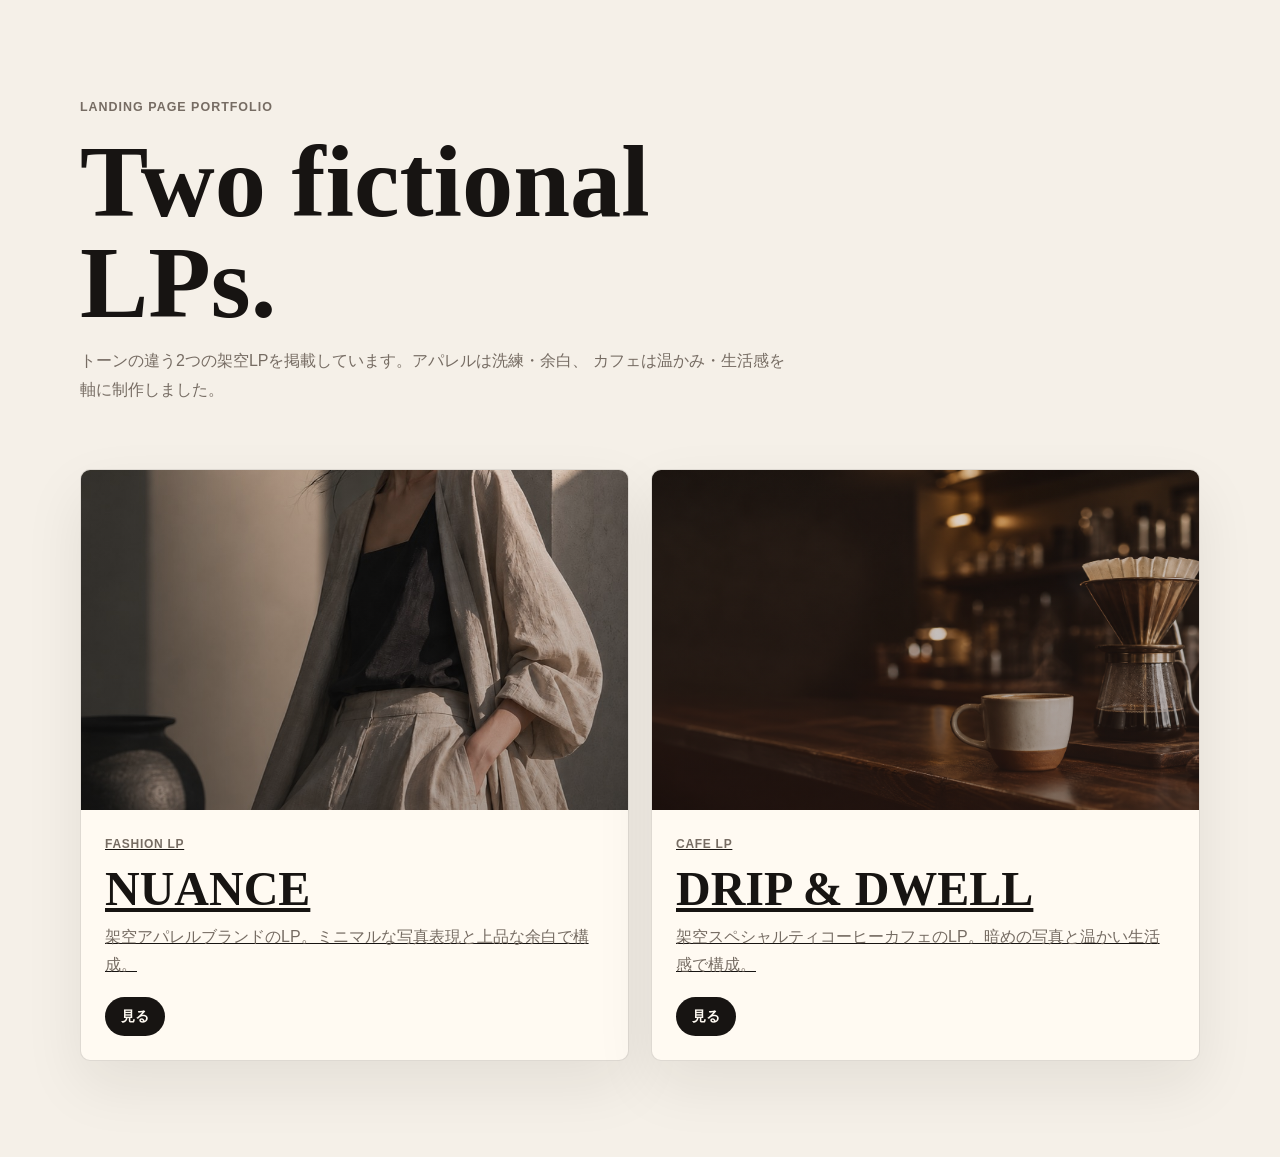
==== commit 641f2810: "Add portfolio landing and coffee LP" ====
--- a/index.html
+++ b/index.html
@@ -1,1430 +1,190 @@
 <!DOCTYPE html>
 <html lang="ja">
-<head>
-  <meta charset="UTF-8">
-  <meta name="viewport" content="width=device-width, initial-scale=1.0">
-  <title>NUANCE — ニュアンス</title>
-  <link rel="preconnect" href="https://fonts.googleapis.com">
-  <link rel="preconnect" href="https://fonts.gstatic.com" crossorigin>
-  <link href="https://fonts.googleapis.com/css2?family=Cormorant+Garamond:ital,wght@0,300;0,400;1,300;1,400&family=Noto+Sans+JP:wght@300;400&family=Didact+Gothic&display=swap" rel="stylesheet">
-  <style>
-    /* ===== RESET & VARIABLES ===== */
-    *, *::before, *::after { box-sizing: border-box; margin: 0; padding: 0; }
+  <head>
+    <meta charset="UTF-8" />
+    <meta name="viewport" content="width=device-width, initial-scale=1.0" />
+    <meta
+      name="description"
+      content="架空LP制作ポートフォリオ。アパレルLPとスペシャルティコーヒーカフェLPを掲載しています。"
+    />
+    <title>LP Portfolio | Dodekarutin</title>
+    <style>
+      :root {
+        --ink: #171412;
+        --muted: #766c63;
+        --paper: #f5f0e8;
+        --line: rgba(23, 20, 18, 0.14);
+        --coffee: #3a241b;
+        --fashion: #181716;
+        --accent: #b96545;
+      }
 
-    :root {
-      --black: #0a0a0a;
-      --off-white: #f5f3f0;
-      --warm-white: #faf9f7;
-      --gray-100: #e8e6e2;
-      --gray-300: #b8b4ae;
-      --gray-500: #7a7570;
-      --gray-700: #3d3a36;
-      --accent: #c9a96e;
-      --accent-light: #e8d5b0;
-      --font-display: 'Cormorant Garamond', serif;
-      --font-body: 'Noto Sans JP', sans-serif;
-      --font-sub: 'Didact Gothic', sans-serif;
-      --transition: 0.4s cubic-bezier(0.25, 0.46, 0.45, 0.94);
-    }
+      * {
+        box-sizing: border-box;
+      }
 
-    html { scroll-behavior: smooth; }
+      body {
+        min-height: 100svh;
+        margin: 0;
+        color: var(--ink);
+        background: var(--paper);
+        font-family: "Helvetica Neue", Arial, "Noto Sans JP", sans-serif;
+      }
 
-    body {
-      font-family: var(--font-body);
-      background: var(--warm-white);
-      color: var(--black);
-      overflow-x: hidden;
-      cursor: default;
-    }
+      main {
+        width: min(1120px, calc(100% - 40px));
+        margin: 0 auto;
+        padding: clamp(48px, 8vw, 96px) 0;
+      }
 
-    /* ===== SCROLLBAR ===== */
-    ::-webkit-scrollbar { width: 3px; }
-    ::-webkit-scrollbar-track { background: var(--off-white); }
-    ::-webkit-scrollbar-thumb { background: var(--accent); }
+      .intro {
+        display: grid;
+        gap: 14px;
+        max-width: 720px;
+        margin-bottom: clamp(36px, 6vw, 64px);
+      }
 
-    /* ===== NAVIGATION ===== */
-    nav {
-      position: fixed;
-      top: 0; left: 0; right: 0;
-      z-index: 100;
-      padding: 1rem 2.5rem;
-      display: flex;
-      justify-content: space-between;
-      align-items: center;
-      background: rgba(250, 249, 247, 0.97);
-      backdrop-filter: blur(12px);
-      border-bottom: 1px solid var(--gray-100);
-      transition: background var(--transition), padding var(--transition);
-    }
+      .intro p {
+        margin: 0;
+        color: var(--muted);
+        line-height: 1.8;
+      }
 
-    nav.hero-top {
-      background: transparent;
-      backdrop-filter: none;
-      border-bottom: none;
-      padding: 1.5rem 2.5rem;
-    }
+      .eyebrow {
+        color: var(--accent);
+        font-size: 0.78rem;
+        font-weight: 700;
+        letter-spacing: 0.08em;
+        text-transform: uppercase;
+      }
 
-    nav.scrolled {
-      background: rgba(250, 249, 247, 0.97);
-      backdrop-filter: blur(12px);
-      padding: 1rem 2.5rem;
-      border-bottom: 1px solid var(--gray-100);
-    }
+      h1 {
+        margin: 0;
+        font-family: Georgia, "Times New Roman", serif;
+        font-size: clamp(3rem, 8vw, 6.8rem);
+        line-height: 0.98;
+        letter-spacing: 0;
+      }
 
-    .nav-logo {
-      font-family: var(--font-display);
-      font-size: 1.5rem;
-      font-weight: 300;
-      letter-spacing: 0.25em;
-      color: var(--off-white);
-      text-decoration: none;
-      transition: color var(--transition);
-    }
+      .works {
+        display: grid;
+        grid-template-columns: repeat(2, minmax(0, 1fr));
+        gap: 22px;
+      }
 
-    nav.scrolled .nav-logo { color: var(--black); }
+      .work-card {
+        overflow: hidden;
+        color: inherit;
+        background: #fffaf2;
+        border: 1px solid var(--line);
+        border-radius: 10px;
+        box-shadow: 0 24px 60px rgba(23, 20, 18, 0.08);
+        transition: transform 0.2s ease, box-shadow 0.2s ease;
+      }
 
-    .nav-links {
-      display: flex;
-      gap: 2rem;
-      list-style: none;
-    }
+      .work-card:hover {
+        transform: translateY(-4px);
+        box-shadow: 0 30px 70px rgba(23, 20, 18, 0.14);
+      }
 
-    .nav-links a {
-      font-family: var(--font-sub);
-      font-size: 0.7rem;
-      letter-spacing: 0.2em;
-      color: var(--gray-700);
-      text-decoration: none;
-      transition: color var(--transition);
-      text-transform: uppercase;
-    }
+      .work-card__image {
+        height: clamp(230px, 28vw, 340px);
+        background-position: center;
+        background-size: cover;
+      }
 
-    nav.hero-top .nav-links a { color: rgba(245,243,240,0.8); }
+      .work-card--fashion .work-card__image {
+        background-image: linear-gradient(rgba(24, 23, 22, 0.1), rgba(24, 23, 22, 0.36)), url("nuance/assets/nuance-hero.jpg");
+      }
 
-    nav.scrolled .nav-links a { color: var(--gray-500); }
-    .nav-links a:hover { color: var(--accent) !important; }
+      .work-card--coffee .work-card__image {
+        background-image: linear-gradient(rgba(58, 36, 27, 0.12), rgba(58, 36, 27, 0.42)), url("drip-dwell/assets/hero-coffee.png");
+      }
 
-    .nav-hamburger {
-      display: none;
-      flex-direction: column;
-      gap: 5px;
-      cursor: pointer;
-      padding: 4px;
-    }
-    .nav-hamburger span {
-      display: block;
-      width: 22px; height: 1px;
-      background: var(--off-white);
-      transition: background var(--transition);
-    }
-    nav.scrolled .nav-hamburger span { background: var(--black); }
+      .work-card__body {
+        display: grid;
+        gap: 10px;
+        padding: 24px;
+      }
 
-    /* ===== HERO ===== */
-    #hero {
-      position: relative;
-      height: 100svh;
-      min-height: 600px;
-      display: flex;
-      align-items: flex-end;
-      justify-content: flex-start;
-      overflow: hidden;
-    }
+      .work-card__meta {
+        margin: 0;
+        color: var(--accent);
+        font-size: 0.75rem;
+        font-weight: 700;
+        letter-spacing: 0.06em;
+        text-transform: uppercase;
+      }
 
-    .hero-bg {
-      position: absolute;
-      inset: 0;
-      background: linear-gradient(
-        135deg,
-        #1a1714 0%,
-        #2d2826 40%,
-        #3d3530 70%,
-        #2a2420 100%
-      );
-    }
+      .work-card h2 {
+        margin: 0;
+        font-family: Georgia, "Times New Roman", serif;
+        font-size: clamp(1.8rem, 4vw, 3rem);
+        line-height: 1;
+      }
 
-    /* Overlay image from Unsplash */
-    .hero-img {
-      position: absolute;
-      inset: 0;
-      width: 100%; height: 100%;
-      object-fit: cover;
-      object-position: 66% 10%;
-      opacity: 0.55;
-    }
+      .work-card p {
+        margin: 0;
+        color: var(--muted);
+        line-height: 1.75;
+      }
 
-    .hero-overlay {
-      position: absolute;
-      inset: 0;
-      background: linear-gradient(
-        to top,
-        rgba(10,10,10,0.75) 0%,
-        rgba(10,10,10,0.1) 50%,
-        rgba(10,10,10,0.2) 100%
-      );
-    }
+      .work-card__link {
+        display: inline-flex;
+        width: fit-content;
+        margin-top: 8px;
+        padding: 10px 16px;
+        color: #fffaf2;
+        background: var(--ink);
+        border-radius: 999px;
+        font-size: 0.9rem;
+        font-weight: 700;
+      }
 
-    .hero-content {
-      position: relative;
-      z-index: 2;
-      padding: 4rem 2.5rem;
-      max-width: 560px;
-      animation: fadeUp 1.2s ease both;
-    }
+      @media (max-width: 760px) {
+        main {
+          width: min(100% - 28px, 1120px);
+          padding-top: 40px;
+        }
 
-    .hero-eyebrow {
-      font-family: var(--font-sub);
-      font-size: 0.65rem;
-      letter-spacing: 0.4em;
-      color: var(--accent);
-      text-transform: uppercase;
-      margin-bottom: 1.2rem;
-      opacity: 0;
-      animation: fadeUp 1s ease 0.3s both;
-    }
+        .works {
+          grid-template-columns: 1fr;
+        }
+      }
+    </style>
+  </head>
+  <body>
+    <main>
+      <section class="intro" aria-labelledby="page-title">
+        <p class="eyebrow">Landing Page Portfolio</p>
+        <h1 id="page-title">Two fictional LPs.</h1>
+        <p>
+          トーンの違う2つの架空LPを掲載しています。アパレルは洗練・余白、
+          カフェは温かみ・生活感を軸に制作しました。
+        </p>
+      </section>
 
-    .hero-title {
-      font-family: var(--font-display);
-      font-size: clamp(2.8rem, 9vw, 5.5rem);
-      font-weight: 300;
-      line-height: 1.05;
-      color: var(--off-white);
-      margin-bottom: 1.5rem;
-      opacity: 0;
-      animation: fadeUp 1s ease 0.5s both;
-    }
+      <section class="works" aria-label="制作LP一覧">
+        <a class="work-card work-card--fashion" href="nuance/">
+          <div class="work-card__image" aria-hidden="true"></div>
+          <div class="work-card__body">
+            <p class="work-card__meta">Fashion LP</p>
+            <h2>NUANCE</h2>
+            <p>架空アパレルブランドのLP。ミニマルな写真表現と上品な余白で構成。</p>
+            <span class="work-card__link">見る</span>
+          </div>
+        </a>
 
-    .hero-title em {
-      font-style: italic;
-      color: var(--accent-light);
-    }
-
-    .hero-sub {
-      font-size: 0.8rem;
-      font-weight: 300;
-      letter-spacing: 0.12em;
-      color: rgba(245,243,240,0.65);
-      line-height: 1.9;
-      margin-bottom: 2.5rem;
-      opacity: 0;
-      animation: fadeUp 1s ease 0.7s both;
-    }
-
-    .btn-primary {
-      display: inline-flex;
-      align-items: center;
-      gap: 0.8rem;
-      font-family: var(--font-sub);
-      font-size: 0.68rem;
-      letter-spacing: 0.28em;
-      text-transform: uppercase;
-      color: var(--black);
-      background: var(--accent);
-      padding: 1rem 2rem;
-      text-decoration: none;
-      transition: all var(--transition);
-      opacity: 0;
-      animation: fadeUp 1s ease 0.9s both;
-      border: none;
-      cursor: pointer;
-    }
-
-    .btn-primary:hover {
-      background: var(--accent-light);
-      gap: 1.2rem;
-    }
-
-    .btn-primary svg { flex-shrink: 0; }
-
-    .hero-scroll {
-      position: absolute;
-      bottom: 2.5rem;
-      right: 2.5rem;
-      z-index: 2;
-      display: flex;
-      flex-direction: column;
-      align-items: center;
-      gap: 0.5rem;
-      opacity: 0;
-      animation: fadeIn 1s ease 1.5s both;
-    }
-
-    .hero-scroll span {
-      font-family: var(--font-sub);
-      font-size: 0.55rem;
-      letter-spacing: 0.3em;
-      color: rgba(245,243,240,0.5);
-      text-transform: uppercase;
-      writing-mode: vertical-rl;
-    }
-
-    .scroll-line {
-      width: 1px;
-      height: 50px;
-      background: linear-gradient(to bottom, var(--accent), transparent);
-      animation: scrollLine 2s ease-in-out infinite;
-    }
-
-    @keyframes scrollLine {
-      0% { transform: scaleY(0); transform-origin: top; }
-      50% { transform: scaleY(1); transform-origin: top; }
-      51% { transform: scaleY(1); transform-origin: bottom; }
-      100% { transform: scaleY(0); transform-origin: bottom; }
-    }
-
-    /* ===== SECTION COMMON ===== */
-    section {
-      padding: 6rem 2.5rem;
-      scroll-margin-top: 70px;
-    }
-
-    .section-label {
-      font-family: var(--font-sub);
-      font-size: 0.6rem;
-      letter-spacing: 0.4em;
-      color: var(--accent);
-      text-transform: uppercase;
-      margin-bottom: 1rem;
-    }
-
-    .section-title {
-      font-family: var(--font-display);
-      font-size: clamp(2rem, 5vw, 3.2rem);
-      font-weight: 300;
-      line-height: 1.15;
-      color: var(--black);
-      margin-bottom: 1.5rem;
-    }
-
-    .section-title em { font-style: italic; }
-
-    .divider {
-      width: 40px;
-      height: 1px;
-      background: var(--accent);
-      margin-bottom: 2rem;
-    }
-
-    /* ===== CONCEPT ===== */
-    #concept {
-      background: var(--off-white);
-      display: grid;
-      grid-template-columns: 1fr;
-      gap: 3rem;
-      max-width: 960px;
-      margin: 0 auto;
-    }
-
-    .concept-text-wrap { max-width: 520px; }
-
-    .concept-body {
-      font-size: 0.85rem;
-      font-weight: 300;
-      line-height: 2;
-      color: var(--gray-700);
-      letter-spacing: 0.05em;
-    }
-
-    .concept-body p + p { margin-top: 1.2em; }
-
-    .concept-image-wrap {
-      position: relative;
-    }
-
-    .concept-img {
-      width: 100%;
-      aspect-ratio: 4/5;
-      object-fit: cover;
-      display: block;
-    }
-
-    .concept-badge {
-      position: absolute;
-      bottom: -1.5rem;
-      right: 1.5rem;
-      width: 90px;
-      height: 90px;
-      border-radius: 50%;
-      background: var(--accent);
-      display: flex;
-      align-items: center;
-      justify-content: center;
-      text-align: center;
-    }
-
-    .concept-badge span {
-      font-family: var(--font-display);
-      font-size: 0.65rem;
-      font-style: italic;
-      color: var(--warm-white);
-      line-height: 1.4;
-      letter-spacing: 0.05em;
-    }
-
-    @media (min-width: 768px) {
-      #concept {
-        grid-template-columns: 1fr 1fr;
-        align-items: center;
-        padding: 8rem 2.5rem;
-      }
-    }
-
-    /* ===== PRODUCTS ===== */
-    #products {
-      background: var(--warm-white);
-      max-width: 1080px;
-      margin: 0 auto;
-    }
-
-    .products-header {
-      display: flex;
-      justify-content: space-between;
-      align-items: flex-end;
-      margin-bottom: 3rem;
-      flex-wrap: wrap;
-      gap: 1rem;
-    }
-
-    .products-header-left {}
-
-    .view-all {
-      font-family: var(--font-sub);
-      font-size: 0.65rem;
-      letter-spacing: 0.25em;
-      color: var(--gray-500);
-      text-decoration: none;
-      text-transform: uppercase;
-      border-bottom: 1px solid var(--gray-300);
-      padding-bottom: 2px;
-      transition: color var(--transition), border-color var(--transition);
-    }
-
-    .view-all:hover { color: var(--accent); border-color: var(--accent); }
-
-    .products-grid {
-      display: grid;
-      grid-template-columns: repeat(2, 1fr);
-      gap: 1rem;
-    }
-
-    @media (min-width: 640px) {
-      .products-grid { grid-template-columns: repeat(2, 1fr); gap: 1.5rem; }
-    }
-
-    @media (min-width: 900px) {
-      .products-grid { grid-template-columns: repeat(4, 1fr); }
-    }
-
-    .product-card {
-      position: relative;
-      overflow: visible;
-      cursor: pointer;
-      display: flex;
-      flex-direction: column;
-    }
-
-    .product-card:hover .product-img { transform: scale(1.04); }
-    .product-card:hover .product-overlay { opacity: 1; }
-
-    .product-img-wrap {
-      overflow: hidden;
-      aspect-ratio: 3/4;
-      background: var(--gray-100);
-      position: relative;
-      flex-shrink: 0;
-    }
-
-    .product-img {
-      width: 100%; height: 100%;
-      object-fit: cover;
-      display: block;
-      transition: transform 0.6s cubic-bezier(0.25, 0.46, 0.45, 0.94);
-    }
-
-    .product-overlay {
-      position: absolute;
-      inset: 0;
-      background: rgba(10,10,10,0.3);
-      display: flex;
-      align-items: center;
-      justify-content: center;
-      opacity: 0;
-      transition: opacity var(--transition);
-    }
-
-    .overlay-btn {
-      font-family: var(--font-sub);
-      font-size: 0.6rem;
-      letter-spacing: 0.25em;
-      color: var(--off-white);
-      text-transform: uppercase;
-      border: 1px solid rgba(245,243,240,0.6);
-      padding: 0.6rem 1.2rem;
-      text-decoration: none;
-      transition: all 0.3s ease;
-    }
-
-    .overlay-btn:hover { background: var(--accent); border-color: var(--accent); color: var(--black); }
-
-    .product-info {
-      padding: 0.8rem 0 0.2rem;
-    }
-
-    .product-tag {
-      font-family: var(--font-sub);
-      font-size: 0.55rem;
-      letter-spacing: 0.25em;
-      color: var(--accent);
-      text-transform: uppercase;
-      margin-bottom: 0.3rem;
-    }
-
-    .product-name {
-      font-family: var(--font-display);
-      font-size: 1rem;
-      font-weight: 300;
-      color: var(--black);
-      margin-bottom: 0.2rem;
-    }
-
-    .product-price {
-      font-size: 0.75rem;
-      font-weight: 300;
-      color: var(--gray-500);
-      letter-spacing: 0.05em;
-    }
-
-    .product-badge-new {
-      position: absolute;
-      top: 0.8rem;
-      left: 0.8rem;
-      font-family: var(--font-sub);
-      font-size: 0.5rem;
-      letter-spacing: 0.2em;
-      color: var(--warm-white);
-      background: var(--black);
-      padding: 0.3rem 0.5rem;
-      text-transform: uppercase;
-    }
-
-    /* ===== COORDINATE / LOOKBOOK ===== */
-    #coordinate {
-      background: var(--black);
-      overflow: hidden;
-      padding: 6rem 0;
-    }
-
-    .coord-header {
-      padding: 0 2.5rem;
-      margin-bottom: 3rem;
-    }
-
-    .coord-header .section-title { color: var(--off-white); }
-    .coord-header .section-label { }
-
-    .coord-scroll-wrapper {
-      overflow-x: auto;
-      -webkit-overflow-scrolling: touch;
-      scrollbar-width: none;
-      cursor: grab;
-    }
-
-    .coord-scroll-wrapper::-webkit-scrollbar { display: none; }
-
-    .coord-scroll-wrapper:active { cursor: grabbing; }
-
-    .coord-track {
-      display: flex;
-      gap: 1px;
-      width: max-content;
-      padding: 0 2.5rem;
-    }
-
-    .coord-item {
-      flex-shrink: 0;
-      position: relative;
-      overflow: hidden;
-    }
-
-    .coord-item:nth-child(1) { width: clamp(200px, 40vw, 320px); }
-    .coord-item:nth-child(2) { width: clamp(260px, 50vw, 400px); }
-    .coord-item:nth-child(3) { width: clamp(200px, 40vw, 300px); }
-    .coord-item:nth-child(4) { width: clamp(260px, 50vw, 380px); }
-
-    .coord-img {
-      width: 100%;
-      height: clamp(380px, 70vw, 560px);
-      object-fit: cover;
-      object-position: top;
-      display: block;
-      filter: brightness(0.9) contrast(1.05);
-      transition: filter 0.4s ease, transform 0.5s ease;
-    }
-
-    .coord-item:hover .coord-img { filter: brightness(1) contrast(1.02); transform: scale(1.02); }
-
-    .coord-label {
-      position: absolute;
-      bottom: 1rem;
-      left: 1rem;
-    }
-
-    .coord-label span {
-      font-family: var(--font-display);
-      font-size: 0.8rem;
-      font-style: italic;
-      color: rgba(245,243,240,0.8);
-      letter-spacing: 0.1em;
-    }
-
-    /* ===== FEATURES ===== */
-    #features {
-      background: var(--off-white);
-      max-width: 860px;
-      margin: 0 auto;
-      text-align: center;
-    }
-
-    .features-header { margin-bottom: 4rem; }
-    .features-header .divider { margin: 1.5rem auto 0; }
-
-    .features-grid {
-      display: grid;
-      grid-template-columns: 1fr;
-      gap: 2.5rem;
-    }
-
-    @media (min-width: 640px) {
-      .features-grid { grid-template-columns: repeat(3, 1fr); gap: 3rem; }
-    }
-
-    .feature-item {}
-
-    .feature-icon {
-      width: 52px; height: 52px;
-      margin: 0 auto 1.5rem;
-      display: flex;
-      align-items: center;
-      justify-content: center;
-      border: 1px solid var(--accent);
-      border-radius: 50%;
-    }
-
-    .feature-icon svg { stroke: var(--accent); }
-
-    .feature-title {
-      font-family: var(--font-display);
-      font-size: 1.15rem;
-      font-weight: 300;
-      color: var(--black);
-      margin-bottom: 0.7rem;
-      letter-spacing: 0.05em;
-    }
-
-    .feature-desc {
-      font-size: 0.78rem;
-      font-weight: 300;
-      color: var(--gray-500);
-      line-height: 1.9;
-      letter-spacing: 0.04em;
-    }
-
-    /* ===== CTA ===== */
-    #cta {
-      position: relative;
-      background: var(--black);
-      overflow: hidden;
-      padding: 8rem 2.5rem;
-      text-align: center;
-    }
-
-    .cta-bg {
-      position: absolute;
-      inset: 0;
-      background:
-        radial-gradient(ellipse 60% 60% at 20% 50%, rgba(201,169,110,0.08) 0%, transparent 70%),
-        radial-gradient(ellipse 40% 60% at 80% 50%, rgba(201,169,110,0.05) 0%, transparent 70%);
-    }
-
-    .cta-content { position: relative; z-index: 1; max-width: 520px; margin: 0 auto; }
-
-    .cta-eyebrow {
-      font-family: var(--font-sub);
-      font-size: 0.6rem;
-      letter-spacing: 0.4em;
-      color: var(--accent);
-      text-transform: uppercase;
-      margin-bottom: 1.5rem;
-    }
-
-    .cta-title {
-      font-family: var(--font-display);
-      font-size: clamp(2rem, 6vw, 3.5rem);
-      font-weight: 300;
-      color: var(--off-white);
-      line-height: 1.15;
-      margin-bottom: 1rem;
-    }
-
-    .cta-title em { font-style: italic; color: var(--accent-light); }
-
-    .cta-sub {
-      font-size: 0.78rem;
-      font-weight: 300;
-      color: rgba(245,243,240,0.5);
-      line-height: 1.9;
-      letter-spacing: 0.06em;
-      margin-bottom: 2.5rem;
-    }
-
-    .btn-outline {
-      display: inline-flex;
-      align-items: center;
-      gap: 0.8rem;
-      font-family: var(--font-sub);
-      font-size: 0.68rem;
-      letter-spacing: 0.28em;
-      text-transform: uppercase;
-      color: var(--off-white);
-      border: 1px solid rgba(245,243,240,0.3);
-      padding: 1rem 2rem;
-      text-decoration: none;
-      transition: all var(--transition);
-    }
-
-    .btn-outline:hover {
-      background: var(--accent);
-      border-color: var(--accent);
-      color: var(--black);
-    }
-
-    /* ===== FAQ ===== */
-    #faq {
-      background: var(--warm-white);
-      max-width: 720px;
-      margin: 0 auto;
-    }
-
-    .faq-header { margin-bottom: 3rem; }
-
-    .faq-list { border-top: 1px solid var(--gray-100); }
-
-    .faq-item {
-      border-bottom: 1px solid var(--gray-100);
-    }
-
-    .faq-q {
-      width: 100%;
-      display: flex;
-      justify-content: space-between;
-      align-items: center;
-      padding: 1.5rem 0;
-      background: none;
-      border: none;
-      cursor: pointer;
-      text-align: left;
-      gap: 1rem;
-    }
-
-    .faq-q-text {
-      font-family: var(--font-display);
-      font-size: 1rem;
-      font-weight: 300;
-      color: var(--black);
-      letter-spacing: 0.03em;
-      line-height: 1.5;
-    }
-
-    .faq-icon {
-      flex-shrink: 0;
-      width: 20px; height: 20px;
-      position: relative;
-    }
-
-    .faq-icon::before,
-    .faq-icon::after {
-      content: '';
-      position: absolute;
-      background: var(--accent);
-      transition: transform 0.3s ease, opacity 0.3s ease;
-    }
-
-    .faq-icon::before { width: 12px; height: 1px; top: 50%; left: 50%; transform: translate(-50%, -50%); }
-    .faq-icon::after { width: 1px; height: 12px; top: 50%; left: 50%; transform: translate(-50%, -50%); }
-
-    .faq-item.open .faq-icon::after { transform: translate(-50%, -50%) rotate(90deg); opacity: 0; }
-
-    .faq-a {
-      overflow: hidden;
-      max-height: 0;
-      transition: max-height 0.4s cubic-bezier(0.25, 0.46, 0.45, 0.94);
-    }
-
-    .faq-item.open .faq-a { max-height: 200px; }
-
-    .faq-a-inner {
-      padding-bottom: 1.5rem;
-      font-size: 0.82rem;
-      font-weight: 300;
-      color: var(--gray-500);
-      line-height: 1.9;
-      letter-spacing: 0.04em;
-    }
-
-    /* ===== SNS / CONTACT ===== */
-    #sns {
-      background: var(--off-white);
-      text-align: center;
-      padding: 6rem 2.5rem;
-    }
-
-    .sns-header { margin-bottom: 3rem; }
-
-    .sns-grid {
-      display: grid;
-      grid-template-columns: repeat(3, 1fr);
-      gap: 3px;
-      max-width: 640px;
-      margin: 0 auto 3rem;
-    }
-
-    .sns-thumb {
-      aspect-ratio: 1;
-      overflow: hidden;
-      background: var(--gray-100);
-      position: relative;
-    }
-
-    .sns-thumb img {
-      width: 100%; height: 100%;
-      object-fit: cover;
-      display: block;
-      filter: grayscale(30%);
-      transition: filter 0.4s ease, transform 0.4s ease;
-    }
-
-    .sns-thumb:hover img { filter: grayscale(0%); transform: scale(1.05); }
-
-    .sns-link-wrap {
-      display: flex;
-      flex-direction: column;
-      align-items: center;
-      gap: 1.5rem;
-    }
-
-    .sns-ig {
-      display: inline-flex;
-      align-items: center;
-      gap: 0.6rem;
-      font-family: var(--font-sub);
-      font-size: 0.68rem;
-      letter-spacing: 0.25em;
-      color: var(--black);
-      text-decoration: none;
-      text-transform: uppercase;
-      border-bottom: 1px solid var(--black);
-      padding-bottom: 2px;
-      transition: color var(--transition), border-color var(--transition);
-    }
-
-    .sns-ig:hover { color: var(--accent); border-color: var(--accent); }
-
-    .contact-note {
-      font-size: 0.75rem;
-      font-weight: 300;
-      color: var(--gray-500);
-      letter-spacing: 0.08em;
-    }
-
-    .contact-note a {
-      color: var(--accent);
-      text-decoration: none;
-      border-bottom: 1px solid var(--accent-light);
-      padding-bottom: 1px;
-      transition: border-color var(--transition);
-    }
-
-    .contact-note a:hover { border-color: var(--accent); }
-
-    /* ===== FOOTER ===== */
-    footer {
-      background: var(--black);
-      padding: 3rem 2.5rem 2rem;
-    }
-
-    .footer-inner {
-      display: flex;
-      flex-direction: column;
-      gap: 2rem;
-      max-width: 1080px;
-      margin: 0 auto;
-      flex-wrap: wrap;
-    }
-
-    @media (min-width: 768px) {
-      .footer-inner { flex-direction: row; justify-content: space-between; align-items: flex-start; flex-wrap: wrap; gap: 1.5rem; }
-    }
-
-    .footer-logo {
-      font-family: var(--font-display);
-      font-size: 1.6rem;
-      font-weight: 300;
-      letter-spacing: 0.2em;
-      color: var(--off-white);
-      margin-bottom: 0.5rem;
-    }
-
-    .footer-brand { min-width: 160px; }
-
-    .footer-tagline {
-      font-family: var(--font-display);
-      font-style: italic;
-      font-size: 0.75rem;
-      color: var(--gray-500);
-      letter-spacing: 0.08em;
-    }
-
-    .footer-nav {
-      display: flex;
-      gap: 2rem;
-      flex-wrap: wrap;
-    }
-
-    .footer-nav a {
-      font-family: var(--font-sub);
-      font-size: 0.6rem;
-      letter-spacing: 0.2em;
-      color: var(--gray-500);
-      text-decoration: none;
-      text-transform: uppercase;
-      transition: color var(--transition);
-    }
-
-    .footer-nav a:hover { color: var(--accent); }
-
-    .footer-bottom {
-      margin-top: 2.5rem;
-      padding-top: 1.5rem;
-      border-top: 1px solid rgba(255,255,255,0.06);
-      text-align: center;
-      max-width: 1080px;
-      margin-left: auto;
-      margin-right: auto;
-    }
-
-    .footer-copy {
-      font-size: 0.6rem;
-      letter-spacing: 0.15em;
-      color: rgba(255,255,255,0.2);
-    }
-
-    /* ===== ANIMATIONS ===== */
-    @keyframes fadeUp {
-      from { opacity: 0; transform: translateY(24px); }
-      to { opacity: 1; transform: translateY(0); }
-    }
-
-    @keyframes fadeIn {
-      from { opacity: 0; }
-      to { opacity: 1; }
-    }
-
-    .reveal {
-      opacity: 0;
-      transform: translateY(30px);
-      transition: opacity 0.8s ease, transform 0.8s ease;
-    }
-
-    .reveal.visible {
-      opacity: 1;
-      transform: translateY(0);
-    }
-
-    .reveal-delay-1 { transition-delay: 0.1s; }
-    .reveal-delay-2 { transition-delay: 0.2s; }
-    .reveal-delay-3 { transition-delay: 0.3s; }
-    .reveal-delay-4 { transition-delay: 0.4s; }
-
-    @media (min-width: 1100px) {
-      .hero-img { object-position: 64% 8%; }
-    }
-
-    /* ===== MOBILE ===== */
-    @media (max-width: 640px) {
-      nav { padding: 1rem 1.5rem; }
-      nav.hero-top { padding: 1.25rem 1.5rem; }
-      nav.scrolled { padding: 1rem 1.5rem; }
-      .nav-logo { font-size: 1.25rem; letter-spacing: 0.18em; }
-      .nav-links { display: none; }
-      .nav-hamburger { display: flex; }
-      #hero { min-height: 560px; }
-      .hero-img { object-position: 72% 20%; }
-      .hero-content { max-width: 100%; padding: 4rem 1.5rem 5.5rem; }
-      .cta-sub br { display: none; }
-      .btn-primary,
-      .btn-outline {
-        max-width: 100%;
-        justify-content: center;
-        text-align: center;
-        line-height: 1.5;
-        letter-spacing: 0.18em;
-      }
-      .hero-scroll { right: 1.5rem; bottom: 1.5rem; }
-      section { padding: 5rem 1.5rem; }
-      #coordinate { padding: 5rem 0; }
-      .coord-header { padding: 0 1.5rem; }
-      .coord-track { padding: 0 1.5rem; }
-      .overlay-btn {
-        max-width: calc(100% - 1rem);
-        padding: 0.55rem 0.7rem;
-        letter-spacing: 0.16em;
-        white-space: nowrap;
-      }
-      .faq-item.open .faq-a { max-height: 420px; }
-      .sns-ig {
-        max-width: 100%;
-        justify-content: center;
-        text-align: center;
-        line-height: 1.5;
-        letter-spacing: 0.16em;
-      }
-      .contact-note { line-height: 1.8; overflow-wrap: anywhere; }
-      footer { padding-left: 1.5rem; padding-right: 1.5rem; }
-      .footer-nav { gap: 1rem 1.5rem; }
-    }
-  </style>
-</head>
-<body>
-
-  <!-- NAV -->
-  <nav id="nav">
-    <a href="#hero" class="nav-logo">NUANCE</a>
-    <ul class="nav-links">
-      <li><a href="#concept">concept</a></li>
-      <li><a href="#products">collection</a></li>
-      <li><a href="#coordinate">looks</a></li>
-      <li><a href="#faq">faq</a></li>
-      <li><a href="#sns">contact</a></li>
-    </ul>
-    <div class="nav-hamburger" id="hamburger" aria-label="メニュー" role="button" tabindex="0">
-      <span></span><span></span><span></span>
-    </div>
-  </nav>
-
-  <!-- HERO -->
-  <section id="hero">
-    <div class="hero-bg"></div>
-    <img
-      class="hero-img"
-      src="assets/nuance-hero.jpg"
-      alt="NUANCEヒーロービジュアル"
-      loading="eager"
-    >
-    <div class="hero-overlay"></div>
-    <div class="hero-content">
-      <p class="hero-eyebrow">2025 Autumn Collection</p>
-      <h1 class="hero-title">Wear Your<br><em>Nuance</em></h1>
-      <p class="hero-sub">まとう感情が、そのままスタイルになる。<br>あなただけの、やわらかな個性を。</p>
-      <a href="#products" class="btn-primary">
-        Collection を見る
-        <svg width="14" height="14" viewBox="0 0 14 14" fill="none" xmlns="http://www.w3.org/2000/svg">
-          <path d="M1 7H13M8 2L13 7L8 12" stroke="currentColor" stroke-width="1" stroke-linecap="round" stroke-linejoin="round"/>
-        </svg>
-      </a>
-    </div>
-    <div class="hero-scroll">
-      <div class="scroll-line"></div>
-      <span>scroll</span>
-    </div>
-  </section>
-
-  <!-- CONCEPT -->
-  <section id="concept">
-    <div class="concept-text-wrap reveal">
-      <p class="section-label">Brand Concept</p>
-      <h2 class="section-title">Simple is<br><em>Everything</em></h2>
-      <div class="divider"></div>
-      <div class="concept-body">
-        <p>NUANCEは、「引き算の美学」を信じるミニマルレディースブランドです。余計なものを削ぎ落とした先に残る、本質的な美しさ。</p>
-        <p>韓国のシンプルファッションにインスパイアされながら、日本の繊細な感覚を織り込んだ、上質なベーシックを提案します。</p>
-        <p>着る人の個性を引き立て、毎日を少しだけ特別にする服。それが NUANCEのすべてです。</p>
-      </div>
-    </div>
-    <div class="concept-image-wrap reveal reveal-delay-2">
-      <img
-        class="concept-img"
-        src="assets/nuance-concept.jpg"
-        alt="ブランドコンセプトイメージ"
-        loading="lazy"
-      >
-      <div class="concept-badge">
-        <span>since<br>2023</span>
-      </div>
-    </div>
-  </section>
-
-  <!-- PRODUCTS -->
-  <section id="products">
-    <div class="products-header reveal">
-      <div class="products-header-left">
-        <p class="section-label">Collection</p>
-        <h2 class="section-title">New Arrivals</h2>
-      </div>
-      <a href="#" class="view-all">View All</a>
-    </div>
-    <div class="products-grid">
-      <div class="product-card reveal reveal-delay-1">
-        <div class="product-img-wrap">
-          <div class="product-badge-new">New</div>
-          <img class="product-img"
-            src="assets/product-01.jpg"
-            alt="Linen Wide Trousers"
-            loading="lazy">
-          <div class="product-overlay">
-            <a href="#" class="overlay-btn">Quick View</a>
+        <a class="work-card work-card--coffee" href="drip-dwell/">
+          <div class="work-card__image" aria-hidden="true"></div>
+          <div class="work-card__body">
+            <p class="work-card__meta">Cafe LP</p>
+            <h2>DRIP &amp; DWELL</h2>
+            <p>架空スペシャルティコーヒーカフェのLP。暗めの写真と温かい生活感で構成。</p>
+            <span class="work-card__link">見る</span>
           </div>
-        </div>
-        <div class="product-info">
-          <p class="product-tag">Bottom</p>
-          <p class="product-name">Linen Wide Trousers</p>
-          <p class="product-price">¥12,800</p>
-        </div>
-      </div>
-
-      <div class="product-card reveal reveal-delay-2">
-        <div class="product-img-wrap">
-          <img class="product-img"
-            src="assets/product-02.jpg"
-            alt="Oversized Cotton Shirt"
-            loading="lazy">
-          <div class="product-overlay">
-            <a href="#" class="overlay-btn">Quick View</a>
-          </div>
-        </div>
-        <div class="product-info">
-          <p class="product-tag">Top</p>
-          <p class="product-name">Oversized Cotton Shirt</p>
-          <p class="product-price">¥9,800</p>
-        </div>
-      </div>
-
-      <div class="product-card reveal reveal-delay-3">
-        <div class="product-img-wrap">
-          <div class="product-badge-new">New</div>
-          <img class="product-img"
-            src="assets/product-03.jpg"
-            alt="Minimal Midi Skirt"
-            loading="lazy">
-          <div class="product-overlay">
-            <a href="#" class="overlay-btn">Quick View</a>
-          </div>
-        </div>
-        <div class="product-info">
-          <p class="product-tag">Bottom</p>
-          <p class="product-name">Minimal Midi Skirt</p>
-          <p class="product-price">¥10,500</p>
-        </div>
-      </div>
-
-      <div class="product-card reveal reveal-delay-4">
-        <div class="product-img-wrap">
-          <img class="product-img"
-            src="assets/product-04.jpg"
-            alt="Wool Blend Coat"
-            loading="lazy">
-          <div class="product-overlay">
-            <a href="#" class="overlay-btn">Quick View</a>
-          </div>
-        </div>
-        <div class="product-info">
-          <p class="product-tag">Outer</p>
-          <p class="product-name">Wool Blend Coat</p>
-          <p class="product-price">¥32,000</p>
-        </div>
-      </div>
-    </div>
-  </section>
-
-  <!-- COORDINATE -->
-  <section id="coordinate" style="padding-left:0;padding-right:0;max-width:none;">
-    <div class="coord-header reveal">
-      <p class="section-label">Looks</p>
-      <h2 class="section-title" style="color:var(--off-white)">Coordinate<br><em>Ideas</em></h2>
-    </div>
-    <div class="coord-scroll-wrapper" id="coordScroll">
-      <div class="coord-track">
-        <div class="coord-item">
-          <img class="coord-img"
-            src="assets/look-01.jpg"
-            alt="コーデ1"
-            loading="lazy">
-          <div class="coord-label"><span>Daily Minimal</span></div>
-        </div>
-        <div class="coord-item">
-          <img class="coord-img"
-            src="assets/look-02.jpg"
-            alt="コーデ2"
-            loading="lazy">
-          <div class="coord-label"><span>Mono Tone</span></div>
-        </div>
-        <div class="coord-item">
-          <img class="coord-img"
-            src="assets/look-03.jpg"
-            alt="コーデ3"
-            loading="lazy">
-          <div class="coord-label"><span>Off White</span></div>
-        </div>
-        <div class="coord-item">
-          <img class="coord-img"
-            src="assets/look-04.jpg"
-            alt="コーデ4"
-            loading="lazy">
-          <div class="coord-label"><span>Urban Chic</span></div>
-        </div>
-      </div>
-    </div>
-  </section>
-
-  <!-- FEATURES -->
-  <section id="features">
-    <div class="features-header reveal">
-      <p class="section-label">Why NUANCE</p>
-      <h2 class="section-title">3つのこだわり</h2>
-      <div class="divider"></div>
-    </div>
-    <div class="features-grid">
-      <div class="feature-item reveal reveal-delay-1">
-        <div class="feature-icon">
-          <svg width="20" height="20" viewBox="0 0 24 24" fill="none" stroke-width="1" stroke-linecap="round" stroke-linejoin="round">
-            <path d="M20.84 4.61a5.5 5.5 0 0 0-7.78 0L12 5.67l-1.06-1.06a5.5 5.5 0 0 0-7.78 7.78l1.06 1.06L12 21.23l7.78-7.78 1.06-1.06a5.5 5.5 0 0 0 0-7.78z"></path>
-          </svg>
-        </div>
-        <h3 class="feature-title">上質な素材</h3>
-        <p class="feature-desc">肌にやさしい天然素材を厳選。着るほどに馴染む、長く愛せる一着をお届けします。</p>
-      </div>
-      <div class="feature-item reveal reveal-delay-2">
-        <div class="feature-icon">
-          <svg width="20" height="20" viewBox="0 0 24 24" fill="none" stroke-width="1" stroke-linecap="round" stroke-linejoin="round">
-            <circle cx="12" cy="12" r="10"></circle>
-            <path d="M12 8v4l3 3"></path>
-          </svg>
-        </div>
-        <h3 class="feature-title">シーズンレス</h3>
-        <p class="feature-desc">流行に左右されないタイムレスなデザイン。季節を超えて着回せる、賢いワードローブの基本形。</p>
-      </div>
-      <div class="feature-item reveal reveal-delay-3">
-        <div class="feature-icon">
-          <svg width="20" height="20" viewBox="0 0 24 24" fill="none" stroke-width="1" stroke-linecap="round" stroke-linejoin="round">
-            <path d="M21 16V8a2 2 0 0 0-1-1.73l-7-4a2 2 0 0 0-2 0l-7 4A2 2 0 0 0 3 8v8a2 2 0 0 0 1 1.73l7 4a2 2 0 0 0 2 0l7-4A2 2 0 0 0 21 16z"></path>
-          </svg>
-        </div>
-        <h3 class="feature-title">丁寧なパッケージ</h3>
-        <p class="feature-desc">開けた瞬間から特別なギフト体験を。自分へのご褒美にも、大切な人へのプレゼントにも。</p>
-      </div>
-    </div>
-  </section>
-
-  <!-- CTA -->
-  <section id="cta">
-    <div class="cta-bg"></div>
-    <div class="cta-content reveal">
-      <p class="cta-eyebrow">Limited Offer</p>
-      <h2 class="cta-title">初回購入<br><em>10% OFF</em></h2>
-      <p class="cta-sub">メルマガ登録で、初回限定割引クーポンをプレゼント。<br>新作情報もいち早くお届けします。</p>
-      <a href="#" class="btn-primary">今すぐ登録する
-        <svg width="14" height="14" viewBox="0 0 14 14" fill="none">
-          <path d="M1 7H13M8 2L13 7L8 12" stroke="currentColor" stroke-width="1" stroke-linecap="round" stroke-linejoin="round"/>
-        </svg>
-      </a>
-    </div>
-  </section>
-
-  <!-- FAQ -->
-  <section id="faq">
-    <div class="faq-header reveal">
-      <p class="section-label">FAQ</p>
-      <h2 class="section-title">よくある<br><em>ご質問</em></h2>
-      <div class="divider"></div>
-    </div>
-    <div class="faq-list" role="list">
-      <div class="faq-item" role="listitem">
-        <button class="faq-q" aria-expanded="false">
-          <span class="faq-q-text">送料はいくらかかりますか？</span>
-          <span class="faq-icon" aria-hidden="true"></span>
-        </button>
-        <div class="faq-a" role="region">
-          <div class="faq-a-inner">全国一律550円（税込）です。5,500円以上のお買い上げで送料無料になります。</div>
-        </div>
-      </div>
-      <div class="faq-item" role="listitem">
-        <button class="faq-q" aria-expanded="false">
-          <span class="faq-q-text">返品・交換は可能ですか？</span>
-          <span class="faq-icon" aria-hidden="true"></span>
-        </button>
-        <div class="faq-a" role="region">
-          <div class="faq-a-inner">商品到着後7日以内であれば、未使用・タグ付きの状態に限り返品・交換が可能です。サイズ交換は1回無料です。詳しくはご利用ガイドをご確認ください。</div>
-        </div>
-      </div>
-      <div class="faq-item" role="listitem">
-        <button class="faq-q" aria-expanded="false">
-          <span class="faq-q-text">どのくらいで届きますか？</span>
-          <span class="faq-icon" aria-hidden="true"></span>
-        </button>
-        <div class="faq-a" role="region">
-          <div class="faq-a-inner">ご注文確認後、通常1〜3営業日以内に発送いたします。お届けまでの目安は発送から1〜3日です（離島・山間部を除く）。</div>
-        </div>
-      </div>
-      <div class="faq-item" role="listitem">
-        <button class="faq-q" aria-expanded="false">
-          <span class="faq-q-text">サイズ感はどうですか？</span>
-          <span class="faq-icon" aria-hidden="true"></span>
-        </button>
-        <div class="faq-a" role="region">
-          <div class="faq-a-inner">基本的にゆとりのあるオーバーサイズ〜ルーズシルエットが多いです。各商品ページに詳細なサイズ表と着用スタッフの身長・体重を記載しています。</div>
-        </div>
-      </div>
-      <div class="faq-item" role="listitem">
-        <button class="faq-q" aria-expanded="false">
-          <span class="faq-q-text">ラッピング・ギフト包装はできますか？</span>
-          <span class="faq-icon" aria-hidden="true"></span>
-        </button>
-        <div class="faq-a" role="region">
-          <div class="faq-a-inner">はい、有料（330円）にてギフトラッピングを承っております。カートページでオプションとして選択いただけます。メッセージカードも無料でお付けできます。</div>
-        </div>
-      </div>
-    </div>
-  </section>
-
-  <!-- SNS / CONTACT -->
-  <section id="sns">
-    <div class="sns-header reveal">
-      <p class="section-label">Instagram</p>
-      <h2 class="section-title">@nuance_official</h2>
-    </div>
-    <div class="sns-grid reveal">
-      <div class="sns-thumb">
-        <img src="assets/sns-01.jpg" alt="Instagram投稿1" loading="lazy">
-      </div>
-      <div class="sns-thumb">
-        <img src="assets/sns-02.jpg" alt="Instagram投稿2" loading="lazy">
-      </div>
-      <div class="sns-thumb">
-        <img src="assets/sns-03.jpg" alt="Instagram投稿3" loading="lazy">
-      </div>
-      <div class="sns-thumb">
-        <img src="assets/sns-04.jpg" alt="Instagram投稿4" loading="lazy">
-      </div>
-      <div class="sns-thumb">
-        <img src="assets/sns-05.jpg" alt="Instagram投稿5" loading="lazy">
-      </div>
-      <div class="sns-thumb">
-        <img src="assets/sns-06.jpg" alt="Instagram投稿6" loading="lazy">
-      </div>
-    </div>
-    <div class="sns-link-wrap reveal">
-      <a href="https://www.instagram.com/" class="sns-ig" target="_blank" rel="noopener noreferrer">
-        <svg width="14" height="14" viewBox="0 0 24 24" fill="none" stroke="currentColor" stroke-width="1.5" stroke-linecap="round" stroke-linejoin="round">
-          <rect x="2" y="2" width="20" height="20" rx="5" ry="5"></rect>
-          <path d="M16 11.37A4 4 0 1 1 12.63 8 4 4 0 0 1 16 11.37z"></path>
-          <line x1="17.5" y1="6.5" x2="17.51" y2="6.5"></line>
-        </svg>
-        Follow @nuance_official
-      </a>
-      <p class="contact-note">お問い合わせは <a href="mailto:hello@nuance-brand.jp">hello@nuance-brand.jp</a> まで</p>
-    </div>
-  </section>
-
-  <!-- FOOTER -->
-  <footer>
-    <div class="footer-inner">
-      <div class="footer-brand">
-        <p class="footer-logo">NUANCE</p>
-        <p class="footer-tagline">Wear Your Nuance</p>
-      </div>
-      <div class="footer-nav" role="navigation" aria-label="フッターナビゲーション">
-        <a href="#">プライバシーポリシー</a>
-        <a href="#">特定商取引法</a>
-        <a href="#">利用規約</a>
-        <a href="#">お問い合わせ</a>
-      </div>
-    </div>
-    <div class="footer-bottom">
-      <p class="footer-copy">© 2025 NUANCE. All rights reserved.</p>
-    </div>
-  </footer>
-
-  <!-- SCRIPTS -->
-  <script>
-    // ===== NAVBAR SCROLL =====
-    const nav = document.getElementById('nav');
-    const hero = document.getElementById('hero');
-    function updateNav() {
-      const heroBottom = hero.getBoundingClientRect().bottom;
-      // Only show transparent nav when we're near the very top of the hero
-      if (window.scrollY < 80 && heroBottom > 200) {
-        nav.classList.add('hero-top');
-        nav.classList.remove('scrolled');
-      } else {
-        nav.classList.remove('hero-top');
-        nav.classList.add('scrolled');
-      }
-    }
-    window.addEventListener('scroll', updateNav, { passive: true });
-    updateNav();
-
-    // ===== FAQ ACCORDION =====
-    document.querySelectorAll('.faq-q').forEach(btn => {
-      btn.addEventListener('click', () => {
-        const item = btn.parentElement;
-        const isOpen = item.classList.contains('open');
-        // close all
-        document.querySelectorAll('.faq-item').forEach(i => {
-          i.classList.remove('open');
-          i.querySelector('.faq-q').setAttribute('aria-expanded', 'false');
-        });
-        if (!isOpen) {
-          item.classList.add('open');
-          btn.setAttribute('aria-expanded', 'true');
-        }
-      });
-    });
-
-    // ===== SCROLL REVEAL =====
-    const reveals = document.querySelectorAll('.reveal');
-    const revealObs = new IntersectionObserver((entries) => {
-      entries.forEach(e => {
-        if (e.isIntersecting) {
-          e.target.classList.add('visible');
-          revealObs.unobserve(e.target);
-        }
-      });
-    }, { threshold: 0.1, rootMargin: '0px 0px -40px 0px' });
-
-    reveals.forEach(el => revealObs.observe(el));
-    window.addEventListener('load', () => {
-      setTimeout(() => {
-        reveals.forEach(el => el.classList.add('visible'));
-      }, 900);
-    });
-
-    // ===== HORIZONTAL DRAG SCROLL =====
-    const scrollWrap = document.getElementById('coordScroll');
-    let isDown = false, startX, scrollLeft;
-
-    scrollWrap.addEventListener('mousedown', e => {
-      isDown = true;
-      scrollWrap.style.cursor = 'grabbing';
-      startX = e.pageX - scrollWrap.offsetLeft;
-      scrollLeft = scrollWrap.scrollLeft;
-    });
-    scrollWrap.addEventListener('mouseleave', () => { isDown = false; scrollWrap.style.cursor = 'grab'; });
-    scrollWrap.addEventListener('mouseup', () => { isDown = false; scrollWrap.style.cursor = 'grab'; });
-    scrollWrap.addEventListener('mousemove', e => {
-      if (!isDown) return;
-      e.preventDefault();
-      const x = e.pageX - scrollWrap.offsetLeft;
-      const walk = (x - startX) * 1.5;
-      scrollWrap.scrollLeft = scrollLeft - walk;
-    });
-  </script>
-</body>
+        </a>
+      </section>
+    </main>
+  </body>
 </html>
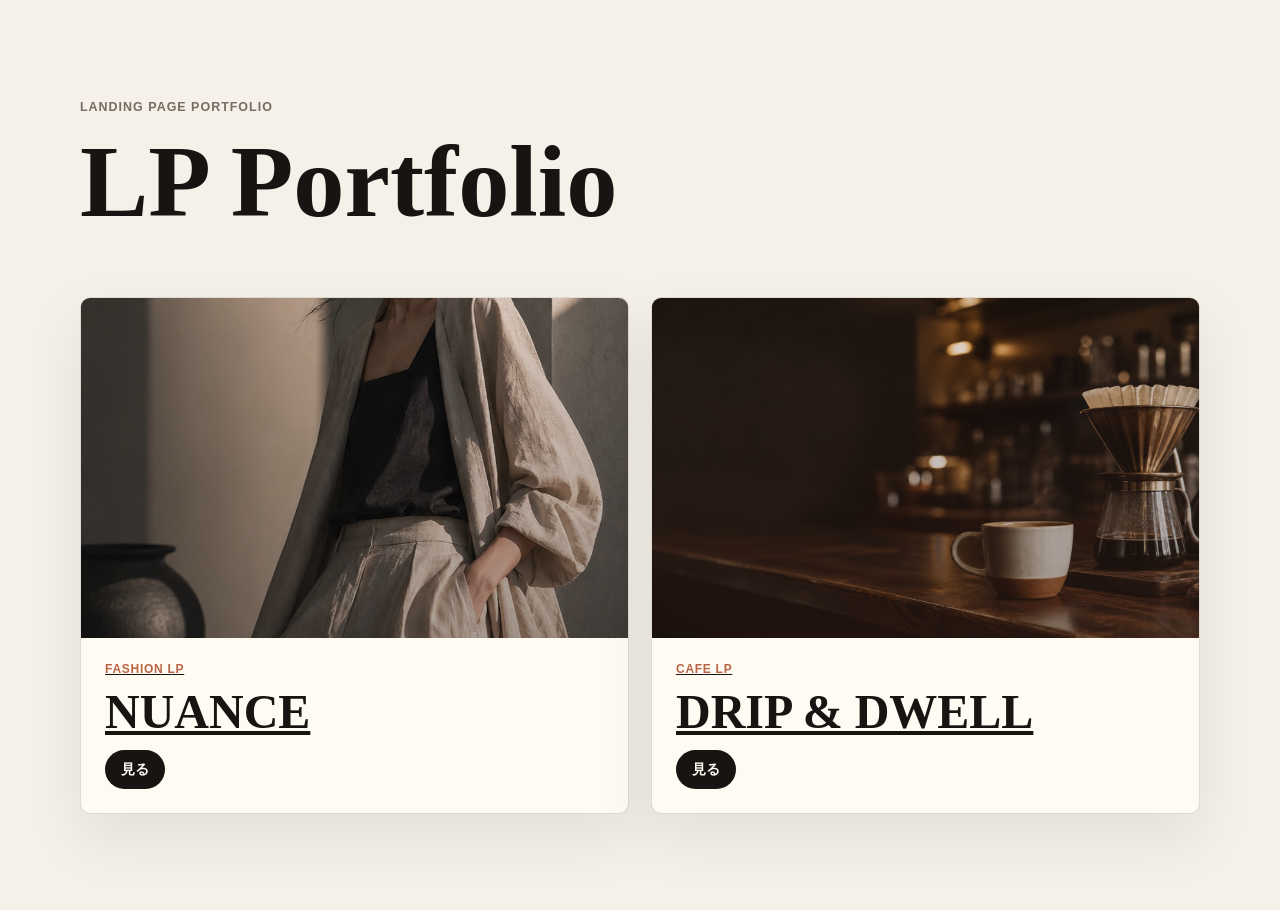
==== commit 6bcafca3: "Simplify portfolio landing copy" ====
--- a/index.html
+++ b/index.html
@@ -5,7 +5,7 @@
     <meta name="viewport" content="width=device-width, initial-scale=1.0" />
     <meta
       name="description"
-      content="架空LP制作ポートフォリオ。アパレルLPとスペシャルティコーヒーカフェLPを掲載しています。"
+      content="架空LP制作ポートフォリオ。制作したランディングページを掲載しています。"
     />
     <title>LP Portfolio | Dodekarutin</title>
     <style>
@@ -103,7 +103,7 @@
 
       .work-card__body {
         display: grid;
-        gap: 10px;
+        gap: 12px;
         padding: 24px;
       }
 
@@ -123,16 +123,10 @@
         line-height: 1;
       }
 
-      .work-card p {
-        margin: 0;
-        color: var(--muted);
-        line-height: 1.75;
-      }
-
       .work-card__link {
         display: inline-flex;
         width: fit-content;
-        margin-top: 8px;
+        margin-top: 2px;
         padding: 10px 16px;
         color: #fffaf2;
         background: var(--ink);
@@ -157,11 +151,7 @@
     <main>
       <section class="intro" aria-labelledby="page-title">
         <p class="eyebrow">Landing Page Portfolio</p>
-        <h1 id="page-title">Two fictional LPs.</h1>
-        <p>
-          トーンの違う2つの架空LPを掲載しています。アパレルは洗練・余白、
-          カフェは温かみ・生活感を軸に制作しました。
-        </p>
+        <h1 id="page-title">LP Portfolio</h1>
       </section>
 
       <section class="works" aria-label="制作LP一覧">
@@ -170,7 +160,6 @@
           <div class="work-card__body">
             <p class="work-card__meta">Fashion LP</p>
             <h2>NUANCE</h2>
-            <p>架空アパレルブランドのLP。ミニマルな写真表現と上品な余白で構成。</p>
             <span class="work-card__link">見る</span>
           </div>
         </a>
@@ -180,7 +169,6 @@
           <div class="work-card__body">
             <p class="work-card__meta">Cafe LP</p>
             <h2>DRIP &amp; DWELL</h2>
-            <p>架空スペシャルティコーヒーカフェのLP。暗めの写真と温かい生活感で構成。</p>
             <span class="work-card__link">見る</span>
           </div>
         </a>
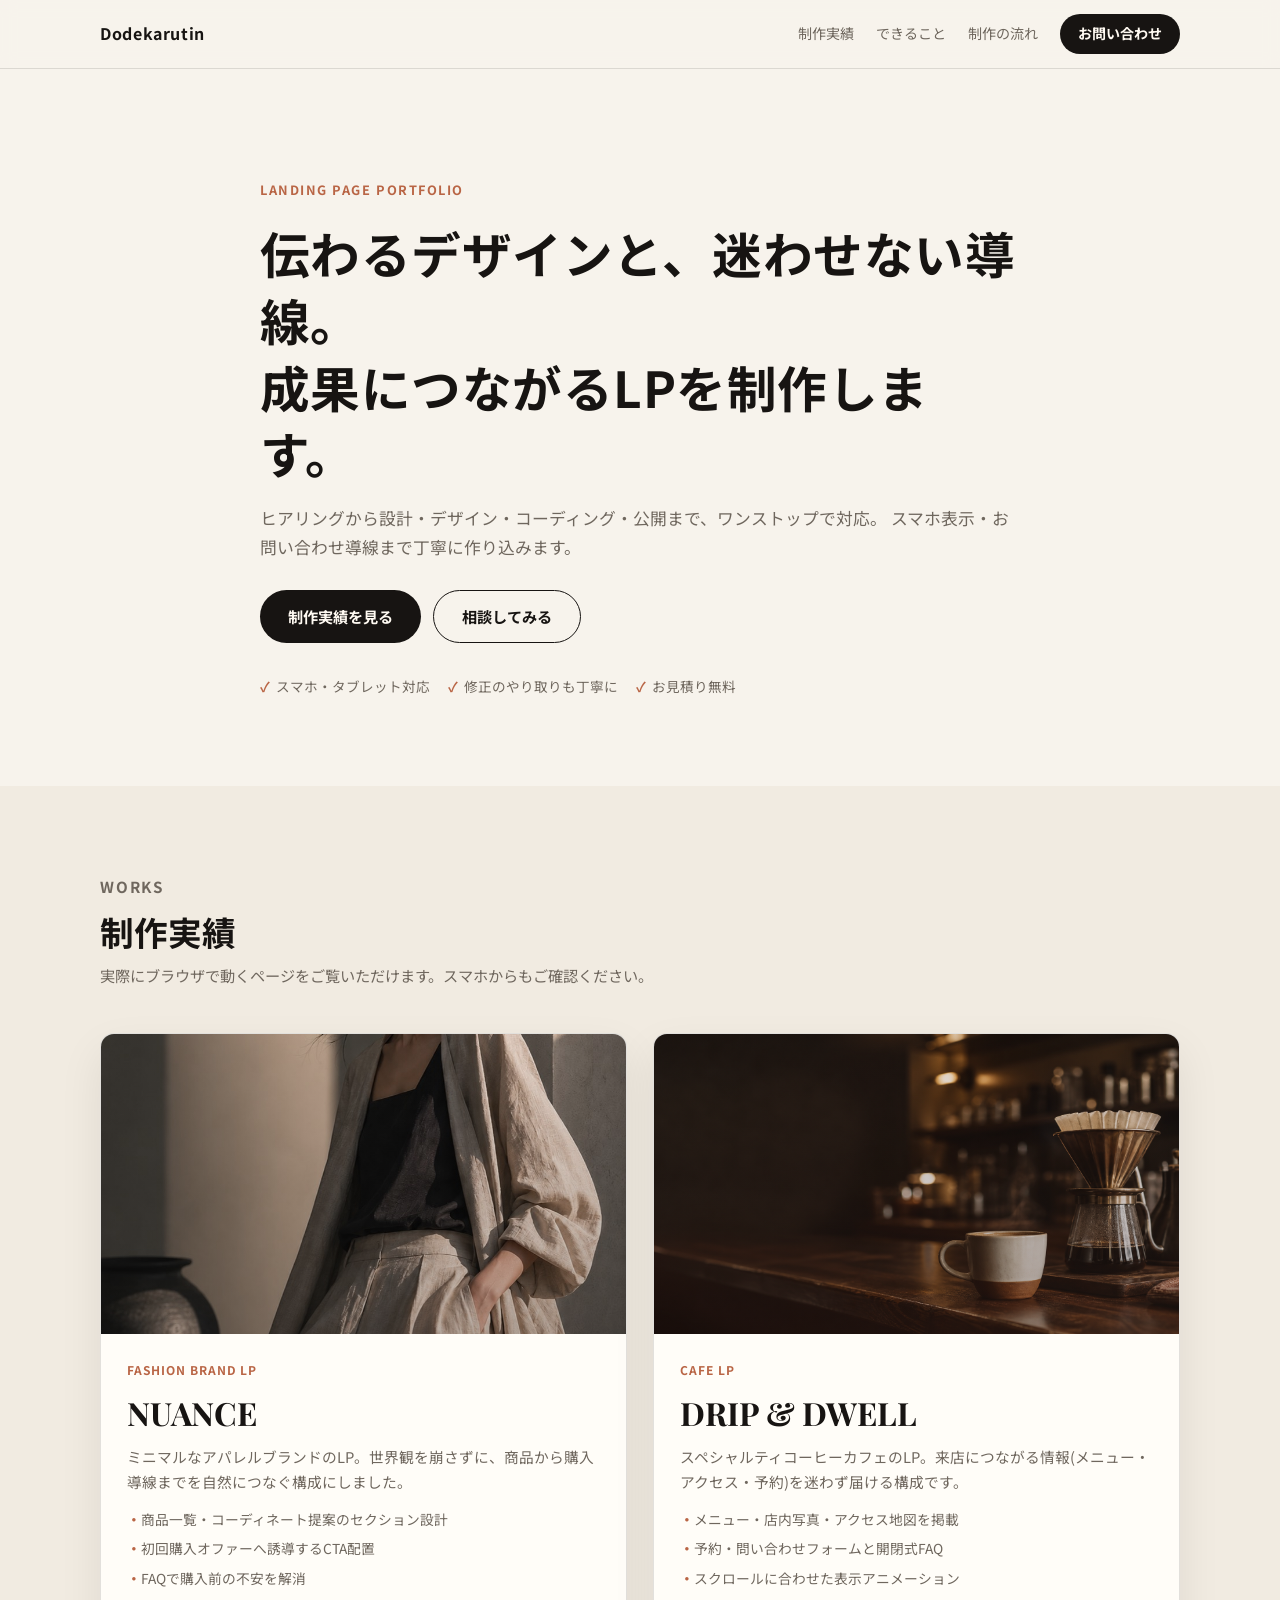
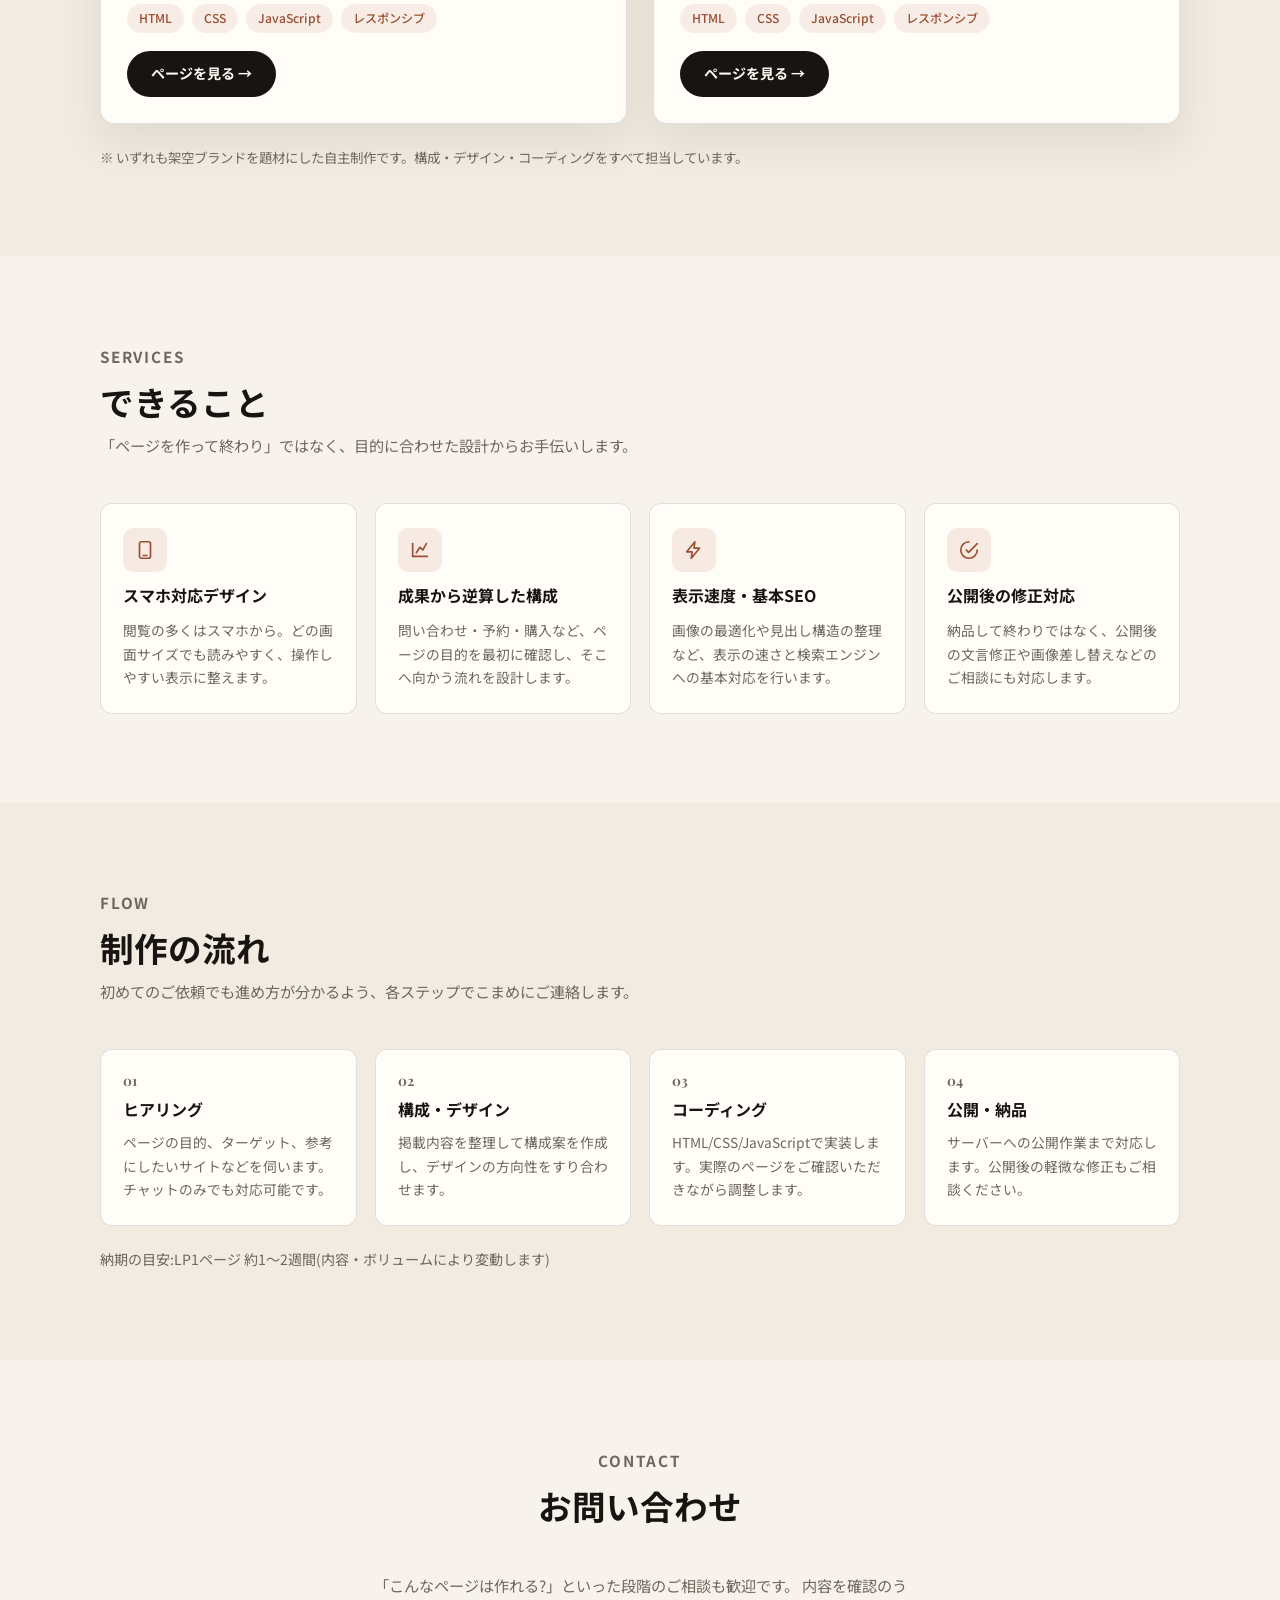
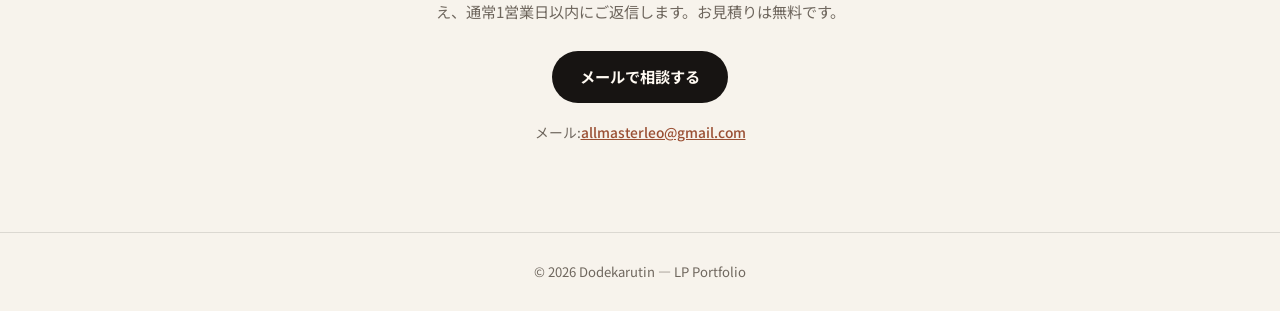
==== commit c6bb6e8a: "Redesign portfolio top page for broader client appeal Replace the bare title-and-cards layout with a" ====
--- a/index.html
+++ b/index.html
@@ -5,174 +5,701 @@
     <meta name="viewport" content="width=device-width, initial-scale=1.0" />
     <meta
       name="description"
-      content="架空LP制作ポートフォリオ。制作したランディングページを掲載しています。"
+      content="LP(ランディングページ)制作のポートフォリオ。スマホ対応・お問い合わせ導線まで含めて、HTML/CSS/JavaScriptで丁寧に制作します。制作実績を掲載しています。"
     />
-    <title>LP Portfolio | Dodekarutin</title>
+    <title>LP制作ポートフォリオ | Dodekarutin</title>
+    <link rel="preconnect" href="https://fonts.googleapis.com" />
+    <link rel="preconnect" href="https://fonts.gstatic.com" crossorigin="anonymous" />
+    <link
+      href="https://fonts.googleapis.com/css2?family=Noto+Sans+JP:wght@400;500;700&family=Playfair+Display:wght@600;700&display=swap"
+      rel="stylesheet"
+    />
     <style>
       :root {
         --ink: #171412;
-        --muted: #766c63;
-        --paper: #f5f0e8;
-        --line: rgba(23, 20, 18, 0.14);
-        --coffee: #3a241b;
-        --fashion: #181716;
+        --muted: #6f675e;
+        --paper: #f7f3ec;
+        --card: #fffdf8;
+        --line: rgba(23, 20, 18, 0.12);
         --accent: #b96545;
+        --accent-dark: #9a4f33;
       }
 
       * {
         box-sizing: border-box;
       }
 
+      html {
+        scroll-behavior: smooth;
+      }
+
       body {
         min-height: 100svh;
         margin: 0;
         color: var(--ink);
         background: var(--paper);
-        font-family: "Helvetica Neue", Arial, "Noto Sans JP", sans-serif;
-      }
-
-      main {
-        width: min(1120px, calc(100% - 40px));
+        font-family: "Noto Sans JP", "Helvetica Neue", Arial, sans-serif;
+        line-height: 1.7;
+      }
+
+      img {
+        max-width: 100%;
+        display: block;
+      }
+
+      a {
+        color: inherit;
+      }
+
+      .container {
+        width: min(1080px, calc(100% - 40px));
         margin: 0 auto;
-        padding: clamp(48px, 8vw, 96px) 0;
-      }
-
-      .intro {
+      }
+
+      /* Header */
+      .site-header {
+        position: sticky;
+        top: 0;
+        z-index: 10;
+        background: rgba(247, 243, 236, 0.92);
+        backdrop-filter: blur(8px);
+        border-bottom: 1px solid var(--line);
+      }
+
+      .site-header__inner {
+        display: flex;
+        align-items: center;
+        justify-content: space-between;
+        gap: 16px;
+        padding: 14px 0;
+      }
+
+      .brand {
+        font-weight: 700;
+        letter-spacing: 0.04em;
+        text-decoration: none;
+        font-size: 1rem;
+      }
+
+      .site-nav {
+        display: flex;
+        align-items: center;
+        gap: 22px;
+        font-size: 0.88rem;
+      }
+
+      .site-nav a {
+        text-decoration: none;
+        color: var(--muted);
+      }
+
+      .site-nav a:hover {
+        color: var(--ink);
+      }
+
+      .site-nav .nav-cta {
+        padding: 8px 18px;
+        color: #fffaf2;
+        background: var(--ink);
+        border-radius: 999px;
+        font-weight: 700;
+      }
+
+      .site-nav .nav-cta:hover {
+        color: #fffaf2;
+        background: var(--accent-dark);
+      }
+
+      /* Hero */
+      .hero {
+        padding: clamp(56px, 9vw, 110px) 0 clamp(48px, 7vw, 88px);
+      }
+
+      .hero__grid {
+        display: grid;
+        gap: 18px;
+        max-width: 760px;
+      }
+
+      .eyebrow {
+        margin: 0;
+        color: var(--accent);
+        font-size: 0.8rem;
+        font-weight: 700;
+        letter-spacing: 0.12em;
+        text-transform: uppercase;
+      }
+
+      h1 {
+        margin: 0;
+        font-size: clamp(1.9rem, 4.6vw, 3.1rem);
+        line-height: 1.35;
+        letter-spacing: 0.01em;
+      }
+
+      .hero__lead {
+        margin: 0;
+        color: var(--muted);
+        font-size: clamp(0.95rem, 1.6vw, 1.05rem);
+      }
+
+      .hero__actions {
+        display: flex;
+        flex-wrap: wrap;
+        gap: 12px;
+        margin-top: 10px;
+      }
+
+      .button {
+        display: inline-flex;
+        align-items: center;
+        justify-content: center;
+        padding: 13px 28px;
+        border-radius: 999px;
+        font-size: 0.95rem;
+        font-weight: 700;
+        text-decoration: none;
+        transition: background 0.2s ease, color 0.2s ease, transform 0.2s ease;
+      }
+
+      .button--primary {
+        color: #fffaf2;
+        background: var(--ink);
+      }
+
+      .button--primary:hover {
+        background: var(--accent-dark);
+        transform: translateY(-2px);
+      }
+
+      .button--ghost {
+        color: var(--ink);
+        background: transparent;
+        border: 1px solid var(--ink);
+      }
+
+      .button--ghost:hover {
+        background: rgba(23, 20, 18, 0.06);
+        transform: translateY(-2px);
+      }
+
+      .hero__notes {
+        display: flex;
+        flex-wrap: wrap;
+        gap: 8px 18px;
+        margin: 14px 0 0;
+        padding: 0;
+        list-style: none;
+        color: var(--muted);
+        font-size: 0.85rem;
+      }
+
+      .hero__notes li::before {
+        content: "✓";
+        margin-right: 6px;
+        color: var(--accent);
+        font-weight: 700;
+      }
+
+      /* Sections */
+      .section {
+        padding: clamp(48px, 7vw, 88px) 0;
+      }
+
+      .section--alt {
+        background: #f1ebe1;
+      }
+
+      .section-heading {
+        display: grid;
+        gap: 8px;
+        margin-bottom: clamp(28px, 4.5vw, 44px);
+      }
+
+      h2 {
+        margin: 0;
+        font-size: clamp(1.5rem, 3.4vw, 2.1rem);
+        line-height: 1.4;
+      }
+
+      .section-heading p {
+        margin: 0;
+        color: var(--muted);
+        font-size: 0.95rem;
+      }
+
+      /* Works */
+      .works {
+        display: grid;
+        grid-template-columns: repeat(2, minmax(0, 1fr));
+        gap: 26px;
+      }
+
+      .work-card {
+        display: flex;
+        flex-direction: column;
+        overflow: hidden;
+        background: var(--card);
+        border: 1px solid var(--line);
+        border-radius: 14px;
+        box-shadow: 0 18px 44px rgba(23, 20, 18, 0.08);
+      }
+
+      .work-card__image {
+        position: relative;
+        display: block;
+        height: clamp(210px, 26vw, 300px);
+        background-position: center;
+        background-size: cover;
+        transition: opacity 0.2s ease;
+      }
+
+      .work-card__image:hover {
+        opacity: 0.92;
+      }
+
+      .work-card--fashion .work-card__image {
+        background-image: linear-gradient(rgba(24, 23, 22, 0.08), rgba(24, 23, 22, 0.3)), url("nuance/assets/nuance-hero.jpg");
+      }
+
+      .work-card--coffee .work-card__image {
+        background-image: linear-gradient(rgba(58, 36, 27, 0.1), rgba(58, 36, 27, 0.36)), url("drip-dwell/assets/hero-coffee.png");
+      }
+
+      .work-card__body {
         display: grid;
         gap: 14px;
-        max-width: 720px;
-        margin-bottom: clamp(36px, 6vw, 64px);
-      }
-
-      .intro p {
-        margin: 0;
-        color: var(--muted);
-        line-height: 1.8;
-      }
-
-      .eyebrow {
+        padding: 26px;
+      }
+
+      .work-card__meta {
+        margin: 0;
         color: var(--accent);
-        font-size: 0.78rem;
+        font-size: 0.75rem;
         font-weight: 700;
         letter-spacing: 0.08em;
         text-transform: uppercase;
       }
 
-      h1 {
-        margin: 0;
-        font-family: Georgia, "Times New Roman", serif;
-        font-size: clamp(3rem, 8vw, 6.8rem);
-        line-height: 0.98;
-        letter-spacing: 0;
-      }
-
-      .works {
-        display: grid;
-        grid-template-columns: repeat(2, minmax(0, 1fr));
-        gap: 22px;
-      }
-
-      .work-card {
-        overflow: hidden;
-        color: inherit;
-        background: #fffaf2;
-        border: 1px solid var(--line);
-        border-radius: 10px;
-        box-shadow: 0 24px 60px rgba(23, 20, 18, 0.08);
-        transition: transform 0.2s ease, box-shadow 0.2s ease;
-      }
-
-      .work-card:hover {
-        transform: translateY(-4px);
-        box-shadow: 0 30px 70px rgba(23, 20, 18, 0.14);
-      }
-
-      .work-card__image {
-        height: clamp(230px, 28vw, 340px);
-        background-position: center;
-        background-size: cover;
-      }
-
-      .work-card--fashion .work-card__image {
-        background-image: linear-gradient(rgba(24, 23, 22, 0.1), rgba(24, 23, 22, 0.36)), url("nuance/assets/nuance-hero.jpg");
-      }
-
-      .work-card--coffee .work-card__image {
-        background-image: linear-gradient(rgba(58, 36, 27, 0.12), rgba(58, 36, 27, 0.42)), url("drip-dwell/assets/hero-coffee.png");
-      }
-
-      .work-card__body {
-        display: grid;
-        gap: 12px;
-        padding: 24px;
-      }
-
-      .work-card__meta {
-        margin: 0;
+      .work-card h3 {
+        margin: 0;
+        font-family: "Playfair Display", Georgia, serif;
+        font-size: clamp(1.5rem, 3vw, 2rem);
+        line-height: 1.1;
+      }
+
+      .work-card__desc {
+        margin: 0;
+        color: var(--muted);
+        font-size: 0.92rem;
+      }
+
+      .work-card__points {
+        margin: 0;
+        padding: 0;
+        list-style: none;
+        display: grid;
+        gap: 6px;
+        font-size: 0.86rem;
+        color: var(--muted);
+      }
+
+      .work-card__points li::before {
+        content: "・";
         color: var(--accent);
-        font-size: 0.75rem;
-        font-weight: 700;
-        letter-spacing: 0.06em;
-        text-transform: uppercase;
-      }
-
-      .work-card h2 {
-        margin: 0;
-        font-family: Georgia, "Times New Roman", serif;
-        font-size: clamp(1.8rem, 4vw, 3rem);
-        line-height: 1;
+        font-weight: 700;
+      }
+
+      .work-card__tags {
+        display: flex;
+        flex-wrap: wrap;
+        gap: 8px;
+      }
+
+      .tag {
+        padding: 4px 12px;
+        background: rgba(185, 101, 69, 0.1);
+        border-radius: 999px;
+        color: var(--accent-dark);
+        font-size: 0.76rem;
+        font-weight: 500;
       }
 
       .work-card__link {
         display: inline-flex;
         width: fit-content;
-        margin-top: 2px;
-        padding: 10px 16px;
+        margin-top: 4px;
+        padding: 11px 24px;
         color: #fffaf2;
         background: var(--ink);
         border-radius: 999px;
-        font-size: 0.9rem;
-        font-weight: 700;
+        font-size: 0.88rem;
+        font-weight: 700;
+        text-decoration: none;
+        transition: background 0.2s ease;
+      }
+
+      .work-card__link:hover {
+        background: var(--accent-dark);
+      }
+
+      .works-note {
+        margin: 22px 0 0;
+        color: var(--muted);
+        font-size: 0.84rem;
+      }
+
+      /* Services */
+      .services {
+        display: grid;
+        grid-template-columns: repeat(4, minmax(0, 1fr));
+        gap: 18px;
+      }
+
+      .service {
+        display: grid;
+        gap: 10px;
+        padding: 24px 22px;
+        background: var(--card);
+        border: 1px solid var(--line);
+        border-radius: 12px;
+      }
+
+      .service__icon {
+        display: grid;
+        place-items: center;
+        width: 44px;
+        height: 44px;
+        background: rgba(185, 101, 69, 0.12);
+        border-radius: 10px;
+      }
+
+      .service__icon svg {
+        width: 22px;
+        height: 22px;
+        fill: none;
+        stroke: var(--accent-dark);
+        stroke-width: 1.8;
+        stroke-linecap: round;
+        stroke-linejoin: round;
+      }
+
+      .service h3 {
+        margin: 0;
+        font-size: 1rem;
+      }
+
+      .service p {
+        margin: 0;
+        color: var(--muted);
+        font-size: 0.86rem;
+      }
+
+      /* Flow */
+      .flow {
+        display: grid;
+        grid-template-columns: repeat(4, minmax(0, 1fr));
+        gap: 18px;
+        counter-reset: step;
+      }
+
+      .flow-step {
+        position: relative;
+        display: grid;
+        gap: 8px;
+        padding: 24px 22px;
+        background: var(--card);
+        border: 1px solid var(--line);
+        border-radius: 12px;
+      }
+
+      .flow-step__num {
+        margin: 0;
+        color: var(--accent);
+        font-family: "Playfair Display", Georgia, serif;
+        font-size: 1.6rem;
+        font-weight: 700;
+        line-height: 1;
+      }
+
+      .flow-step h3 {
+        margin: 0;
+        font-size: 1rem;
+      }
+
+      .flow-step p {
+        margin: 0;
+        color: var(--muted);
+        font-size: 0.86rem;
+      }
+
+      .flow-note {
+        margin: 22px 0 0;
+        color: var(--muted);
+        font-size: 0.88rem;
+      }
+
+      /* Contact */
+      .contact {
+        text-align: center;
+      }
+
+      .contact .section-heading {
+        justify-items: center;
+      }
+
+      .contact__lead {
+        max-width: 560px;
+        margin: 0 auto 26px;
+        color: var(--muted);
+        font-size: 0.95rem;
+      }
+
+      .contact__mail {
+        margin: 18px 0 0;
+        color: var(--muted);
+        font-size: 0.86rem;
+      }
+
+      .contact__mail a {
+        color: var(--accent-dark);
+        font-weight: 500;
+      }
+
+      /* Footer */
+      .site-footer {
+        padding: 28px 0;
+        border-top: 1px solid var(--line);
+        text-align: center;
+        color: var(--muted);
+        font-size: 0.82rem;
+      }
+
+      .site-footer p {
+        margin: 0;
+      }
+
+      @media (max-width: 900px) {
+        .services,
+        .flow {
+          grid-template-columns: repeat(2, minmax(0, 1fr));
+        }
       }
 
       @media (max-width: 760px) {
-        main {
-          width: min(100% - 28px, 1120px);
-          padding-top: 40px;
+        .container {
+          width: min(100% - 28px, 1080px);
+        }
+
+        .site-nav {
+          gap: 14px;
+          font-size: 0.82rem;
+        }
+
+        .site-nav .nav-hide-sp {
+          display: none;
         }
 
         .works {
           grid-template-columns: 1fr;
         }
       }
+
+      @media (max-width: 520px) {
+        .services,
+        .flow {
+          grid-template-columns: 1fr;
+        }
+      }
     </style>
   </head>
   <body>
-    <main>
-      <section class="intro" aria-labelledby="page-title">
-        <p class="eyebrow">Landing Page Portfolio</p>
-        <h1 id="page-title">LP Portfolio</h1>
+    <header class="site-header">
+      <div class="container site-header__inner">
+        <a class="brand" href="#top">Dodekarutin</a>
+        <nav class="site-nav" aria-label="ページ内ナビゲーション">
+          <a class="nav-hide-sp" href="#works">制作実績</a>
+          <a class="nav-hide-sp" href="#services">できること</a>
+          <a class="nav-hide-sp" href="#flow">制作の流れ</a>
+          <a class="nav-cta" href="#contact">お問い合わせ</a>
+        </nav>
+      </div>
+    </header>
+
+    <main id="top">
+      <section class="hero">
+        <div class="container hero__grid">
+          <p class="eyebrow">Landing Page Portfolio</p>
+          <h1>伝わるデザインと、迷わせない導線。<br />成果につながるLPを制作します。</h1>
+          <p class="hero__lead">
+            ヒアリングから設計・デザイン・コーディング・公開まで、ワンストップで対応。
+            スマホ表示・お問い合わせ導線まで丁寧に作り込みます。
+          </p>
+          <div class="hero__actions">
+            <a class="button button--primary" href="#works">制作実績を見る</a>
+            <a class="button button--ghost" href="#contact">相談してみる</a>
+          </div>
+          <ul class="hero__notes">
+            <li>スマホ・タブレット対応</li>
+            <li>修正のやり取りも丁寧に</li>
+            <li>お見積り無料</li>
+          </ul>
+        </div>
       </section>
 
-      <section class="works" aria-label="制作LP一覧">
-        <a class="work-card work-card--fashion" href="nuance/">
-          <div class="work-card__image" aria-hidden="true"></div>
-          <div class="work-card__body">
-            <p class="work-card__meta">Fashion LP</p>
-            <h2>NUANCE</h2>
-            <span class="work-card__link">見る</span>
+      <section class="section section--alt" id="works">
+        <div class="container">
+          <div class="section-heading">
+            <p class="eyebrow">Works</p>
+            <h2>制作実績</h2>
+            <p>実際にブラウザで動くページをご覧いただけます。スマホからもご確認ください。</p>
           </div>
-        </a>
-
-        <a class="work-card work-card--coffee" href="drip-dwell/">
-          <div class="work-card__image" aria-hidden="true"></div>
-          <div class="work-card__body">
-            <p class="work-card__meta">Cafe LP</p>
-            <h2>DRIP &amp; DWELL</h2>
-            <span class="work-card__link">見る</span>
+          <div class="works">
+            <article class="work-card work-card--fashion">
+              <a class="work-card__image" href="nuance/" aria-label="NUANCEのLPを見る"></a>
+              <div class="work-card__body">
+                <p class="work-card__meta">Fashion Brand LP</p>
+                <h3>NUANCE</h3>
+                <p class="work-card__desc">
+                  ミニマルなアパレルブランドのLP。世界観を崩さずに、商品から購入導線までを自然につなぐ構成にしました。
+                </p>
+                <ul class="work-card__points">
+                  <li>商品一覧・コーディネート提案のセクション設計</li>
+                  <li>初回購入オファーへ誘導するCTA配置</li>
+                  <li>FAQで購入前の不安を解消</li>
+                </ul>
+                <div class="work-card__tags">
+                  <span class="tag">HTML</span>
+                  <span class="tag">CSS</span>
+                  <span class="tag">JavaScript</span>
+                  <span class="tag">レスポンシブ</span>
+                </div>
+                <a class="work-card__link" href="nuance/">ページを見る →</a>
+              </div>
+            </article>
+
+            <article class="work-card work-card--coffee">
+              <a class="work-card__image" href="drip-dwell/" aria-label="DRIP &amp; DWELLのLPを見る"></a>
+              <div class="work-card__body">
+                <p class="work-card__meta">Cafe LP</p>
+                <h3>DRIP &amp; DWELL</h3>
+                <p class="work-card__desc">
+                  スペシャルティコーヒーカフェのLP。来店につながる情報(メニュー・アクセス・予約)を迷わず届ける構成です。
+                </p>
+                <ul class="work-card__points">
+                  <li>メニュー・店内写真・アクセス地図を掲載</li>
+                  <li>予約・問い合わせフォームと開閉式FAQ</li>
+                  <li>スクロールに合わせた表示アニメーション</li>
+                </ul>
+                <div class="work-card__tags">
+                  <span class="tag">HTML</span>
+                  <span class="tag">CSS</span>
+                  <span class="tag">JavaScript</span>
+                  <span class="tag">レスポンシブ</span>
+                </div>
+                <a class="work-card__link" href="drip-dwell/">ページを見る →</a>
+              </div>
+            </article>
           </div>
-        </a>
+          <p class="works-note">
+            ※ いずれも架空ブランドを題材にした自主制作です。構成・デザイン・コーディングをすべて担当しています。
+          </p>
+        </div>
+      </section>
+
+      <section class="section" id="services">
+        <div class="container">
+          <div class="section-heading">
+            <p class="eyebrow">Services</p>
+            <h2>できること</h2>
+            <p>「ページを作って終わり」ではなく、目的に合わせた設計からお手伝いします。</p>
+          </div>
+          <div class="services">
+            <article class="service">
+              <div class="service__icon" aria-hidden="true">
+                <svg viewBox="0 0 24 24"><rect x="6" y="3" width="12" height="18" rx="2" /><path d="M10 18h4" /></svg>
+              </div>
+              <h3>スマホ対応デザイン</h3>
+              <p>閲覧の多くはスマホから。どの画面サイズでも読みやすく、操作しやすい表示に整えます。</p>
+            </article>
+            <article class="service">
+              <div class="service__icon" aria-hidden="true">
+                <svg viewBox="0 0 24 24"><path d="M4 19V5" /><path d="M4 19h16" /><path d="M8 15l4-6 3 3 4-7" /></svg>
+              </div>
+              <h3>成果から逆算した構成</h3>
+              <p>問い合わせ・予約・購入など、ページの目的を最初に確認し、そこへ向かう流れを設計します。</p>
+            </article>
+            <article class="service">
+              <div class="service__icon" aria-hidden="true">
+                <svg viewBox="0 0 24 24"><path d="M13 3 4 14h6l-1 7 9-11h-6l1-7Z" /></svg>
+              </div>
+              <h3>表示速度・基本SEO</h3>
+              <p>画像の最適化や見出し構造の整理など、表示の速さと検索エンジンへの基本対応を行います。</p>
+            </article>
+            <article class="service">
+              <div class="service__icon" aria-hidden="true">
+                <svg viewBox="0 0 24 24"><path d="M21 12a9 9 0 1 1-9-9" /><path d="M9 12l2.5 2.5L21 5" /></svg>
+              </div>
+              <h3>公開後の修正対応</h3>
+              <p>納品して終わりではなく、公開後の文言修正や画像差し替えなどのご相談にも対応します。</p>
+            </article>
+          </div>
+        </div>
+      </section>
+
+      <section class="section section--alt" id="flow">
+        <div class="container">
+          <div class="section-heading">
+            <p class="eyebrow">Flow</p>
+            <h2>制作の流れ</h2>
+            <p>初めてのご依頼でも進め方が分かるよう、各ステップでこまめにご連絡します。</p>
+          </div>
+          <div class="flow">
+            <article class="flow-step">
+              <p class="flow-step__num">01</p>
+              <h3>ヒアリング</h3>
+              <p>ページの目的、ターゲット、参考にしたいサイトなどを伺います。チャットのみでも対応可能です。</p>
+            </article>
+            <article class="flow-step">
+              <p class="flow-step__num">02</p>
+              <h3>構成・デザイン</h3>
+              <p>掲載内容を整理して構成案を作成し、デザインの方向性をすり合わせます。</p>
+            </article>
+            <article class="flow-step">
+              <p class="flow-step__num">03</p>
+              <h3>コーディング</h3>
+              <p>HTML/CSS/JavaScriptで実装します。実際のページをご確認いただきながら調整します。</p>
+            </article>
+            <article class="flow-step">
+              <p class="flow-step__num">04</p>
+              <h3>公開・納品</h3>
+              <p>サーバーへの公開作業まで対応します。公開後の軽微な修正もご相談ください。</p>
+            </article>
+          </div>
+          <p class="flow-note">納期の目安:LP1ページ 約1〜2週間(内容・ボリュームにより変動します)</p>
+        </div>
+      </section>
+
+      <section class="section contact" id="contact">
+        <div class="container">
+          <div class="section-heading">
+            <p class="eyebrow">Contact</p>
+            <h2>お問い合わせ</h2>
+          </div>
+          <p class="contact__lead">
+            「こんなページは作れる?」といった段階のご相談も歓迎です。
+            内容を確認のうえ、通常1営業日以内にご返信します。お見積りは無料です。
+          </p>
+          <a class="button button--primary" href="mailto:allmasterleo@gmail.com?subject=%E3%80%90LP%E5%88%B6%E4%BD%9C%E3%80%91%E3%81%8A%E5%95%8F%E3%81%84%E5%90%88%E3%82%8F%E3%81%9B">メールで相談する</a>
+          <p class="contact__mail">
+            メール:<a href="mailto:allmasterleo@gmail.com">allmasterleo@gmail.com</a>
+          </p>
+        </div>
       </section>
     </main>
+
+    <footer class="site-footer">
+      <p>© 2026 Dodekarutin — LP Portfolio</p>
+    </footer>
   </body>
 </html>
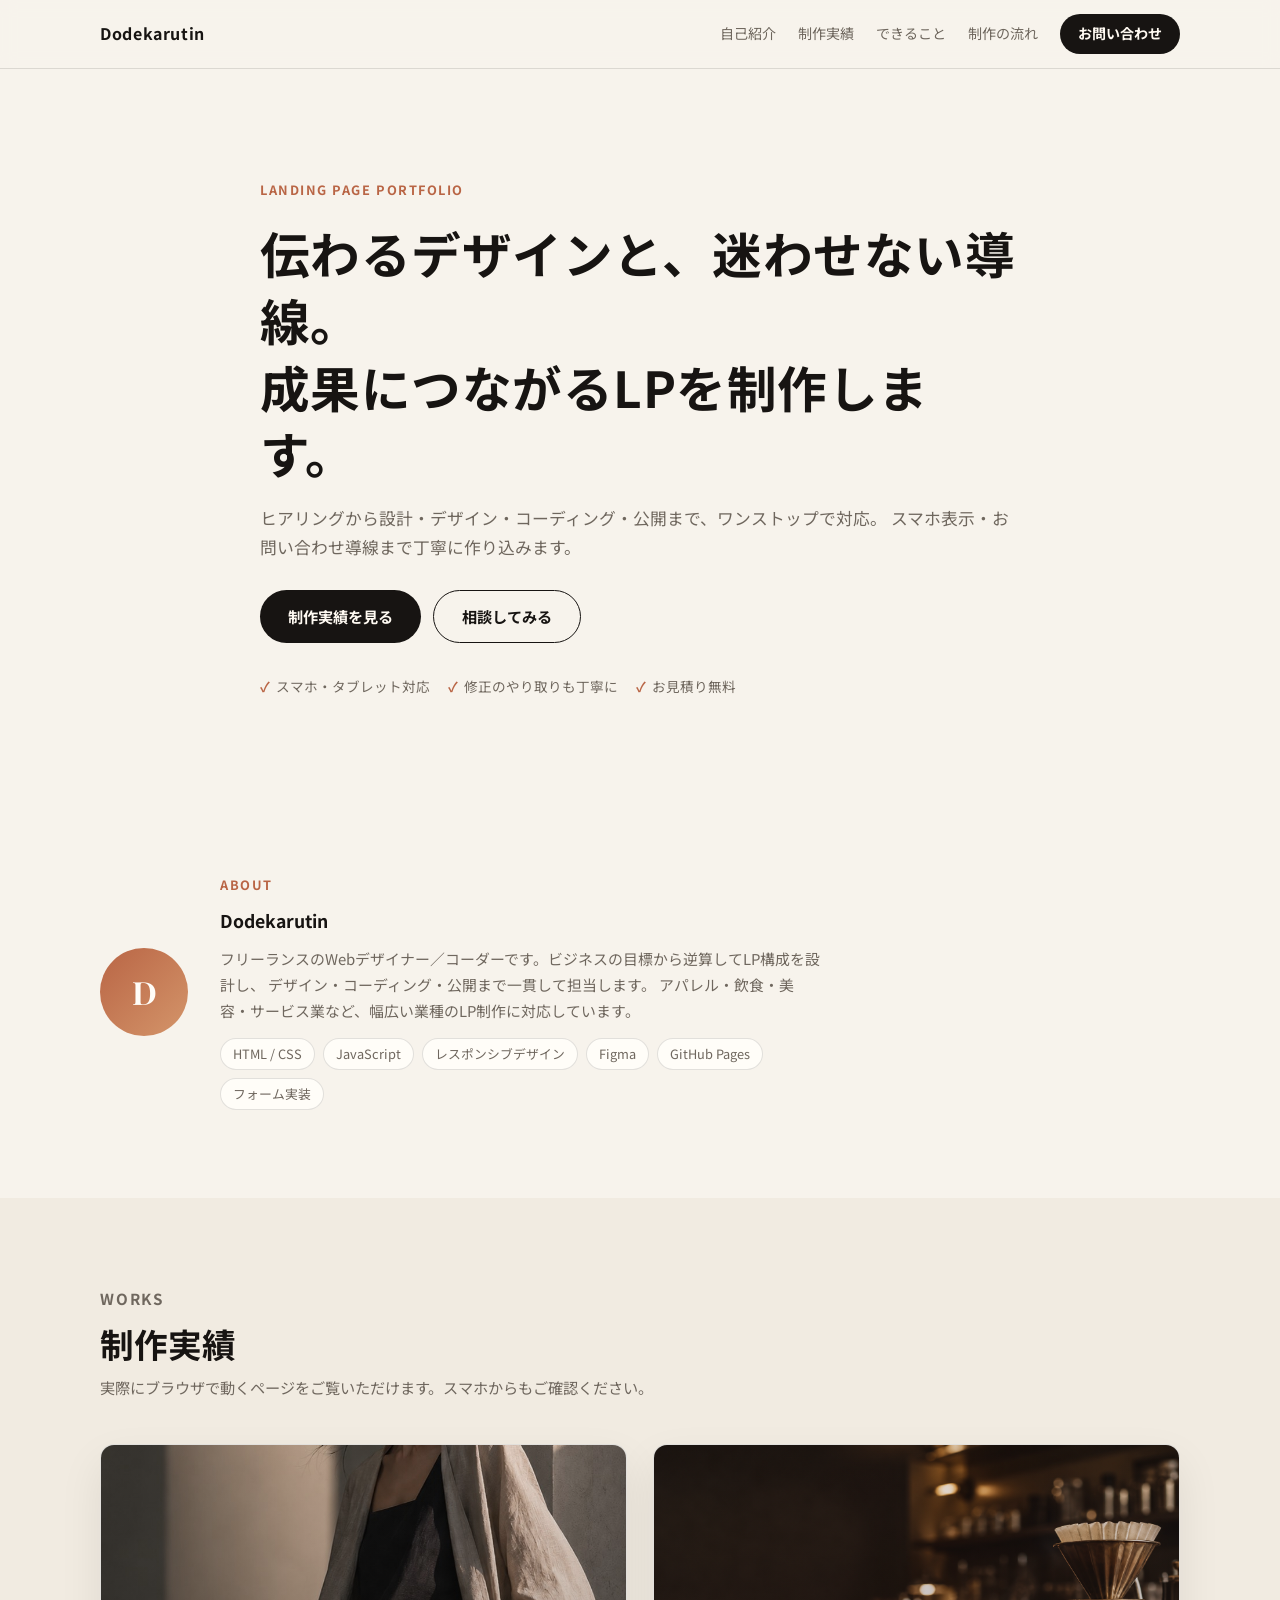
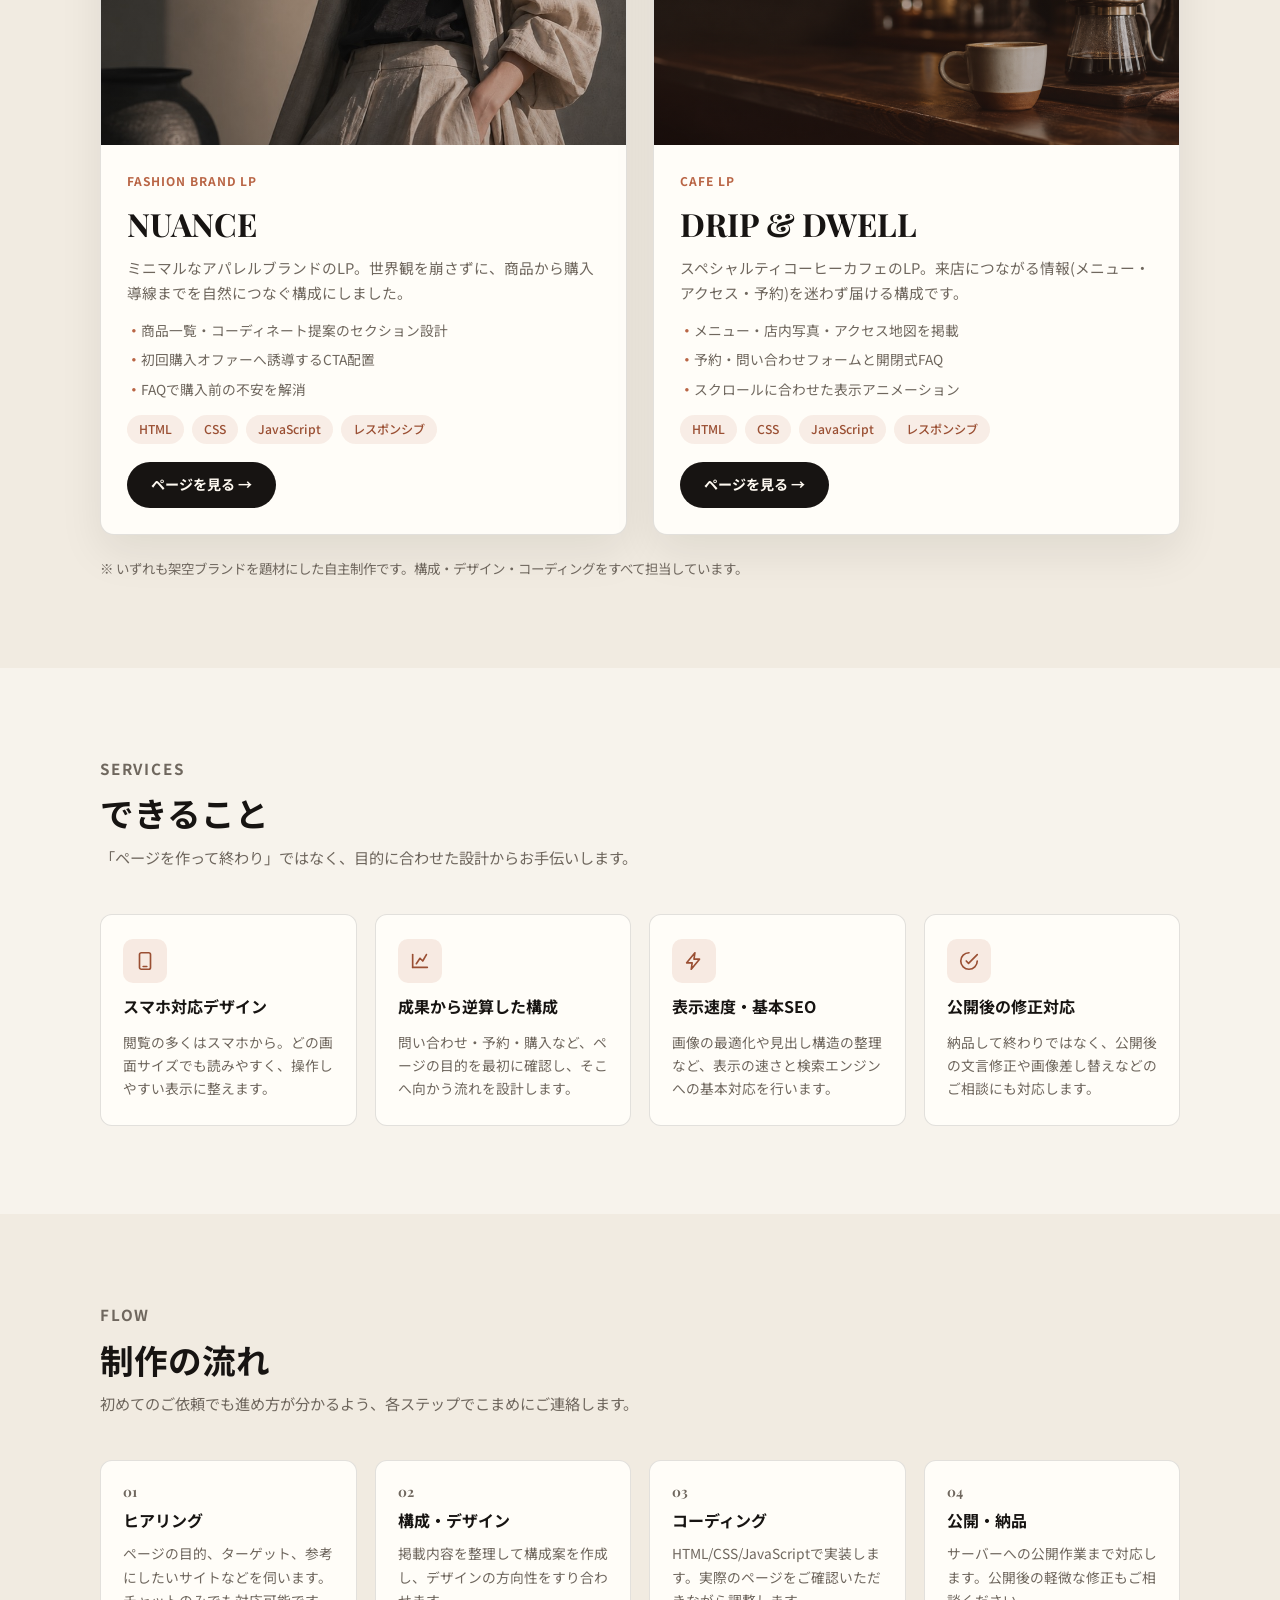
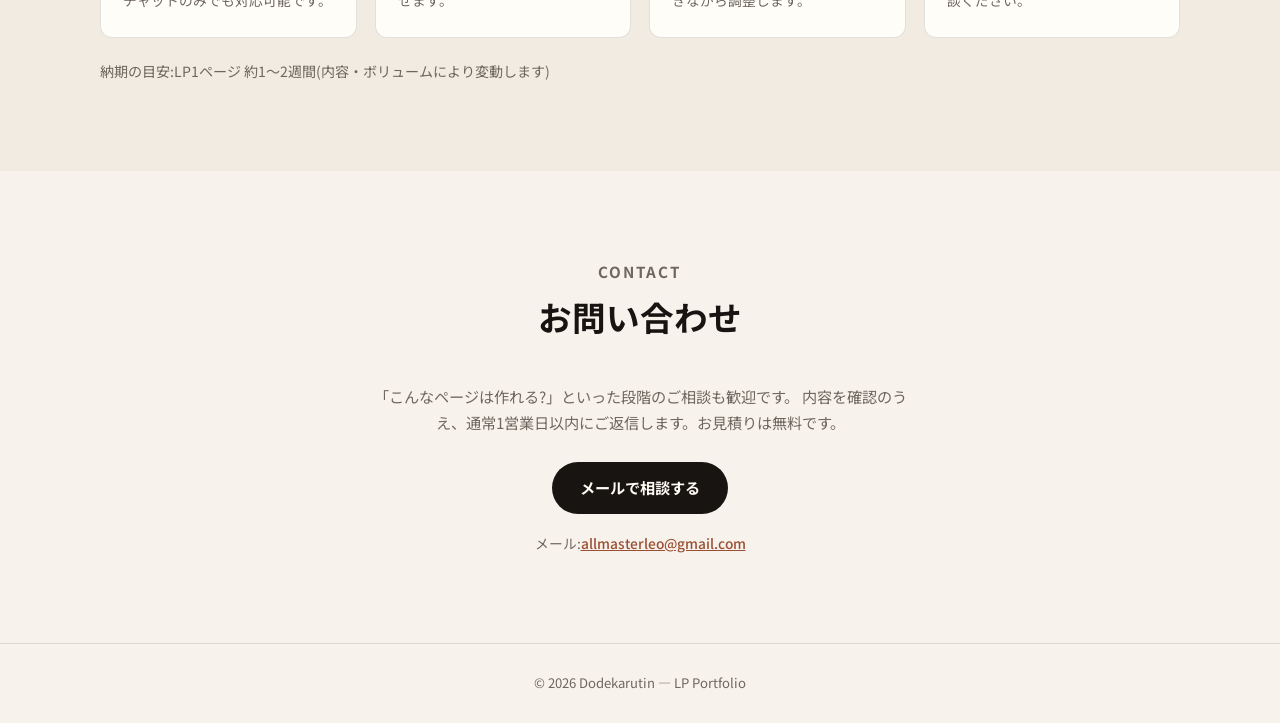
==== commit a265a697: "Add About section, back-to-portfolio links, and OG meta tags - Add self-introduction (About) section" ====
--- a/index.html
+++ b/index.html
@@ -7,6 +7,9 @@
       name="description"
       content="LP(ランディングページ)制作のポートフォリオ。スマホ対応・お問い合わせ導線まで含めて、HTML/CSS/JavaScriptで丁寧に制作します。制作実績を掲載しています。"
     />
+    <meta property="og:title" content="LP制作ポートフォリオ | Dodekarutin" />
+    <meta property="og:description" content="ヒアリングから設計・デザイン・コーディング・公開まで、ワンストップでLP制作を承ります。" />
+    <meta property="og:type" content="website" />
     <title>LP制作ポートフォリオ | Dodekarutin</title>
     <link rel="preconnect" href="https://fonts.googleapis.com" />
     <link rel="preconnect" href="https://fonts.gstatic.com" crossorigin="anonymous" />
@@ -466,6 +469,78 @@
         font-weight: 500;
       }
 
+      /* About */
+      .about__grid {
+        display: grid;
+        grid-template-columns: auto 1fr;
+        gap: 32px;
+        align-items: center;
+        max-width: 720px;
+      }
+
+      .about__avatar {
+        display: grid;
+        place-items: center;
+        width: 88px;
+        height: 88px;
+        flex-shrink: 0;
+        border-radius: 50%;
+        background: linear-gradient(135deg, #b96545 0%, #d4956a 100%);
+        color: #fffdf8;
+        font-size: 2rem;
+        font-family: "Playfair Display", Georgia, serif;
+        font-weight: 700;
+        user-select: none;
+      }
+
+      .about__text {
+        display: grid;
+        gap: 10px;
+      }
+
+      .about__name {
+        margin: 0;
+        font-size: 1.1rem;
+        font-weight: 700;
+      }
+
+      .about__bio {
+        margin: 0;
+        color: var(--muted);
+        font-size: 0.93rem;
+        line-height: 1.75;
+      }
+
+      .about__skills {
+        display: flex;
+        flex-wrap: wrap;
+        gap: 8px;
+        margin: 4px 0 0;
+        padding: 0;
+        list-style: none;
+      }
+
+      .about__skills li {
+        padding: 4px 12px;
+        background: var(--card);
+        border: 1px solid var(--line);
+        border-radius: 999px;
+        font-size: 0.8rem;
+        color: var(--muted);
+      }
+
+      @media (max-width: 480px) {
+        .about__grid {
+          grid-template-columns: 1fr;
+        }
+
+        .about__avatar {
+          width: 72px;
+          height: 72px;
+          font-size: 1.6rem;
+        }
+      }
+
       /* Footer */
       .site-footer {
         padding: 28px 0;
@@ -518,6 +593,7 @@
       <div class="container site-header__inner">
         <a class="brand" href="#top">Dodekarutin</a>
         <nav class="site-nav" aria-label="ページ内ナビゲーション">
+          <a class="nav-hide-sp" href="#about">自己紹介</a>
           <a class="nav-hide-sp" href="#works">制作実績</a>
           <a class="nav-hide-sp" href="#services">できること</a>
           <a class="nav-hide-sp" href="#flow">制作の流れ</a>
@@ -544,6 +620,31 @@
             <li>修正のやり取りも丁寧に</li>
             <li>お見積り無料</li>
           </ul>
+        </div>
+      </section>
+
+      <section class="section" id="about">
+        <div class="container">
+          <div class="about__grid">
+            <div class="about__avatar" aria-hidden="true">D</div>
+            <div class="about__text">
+              <p class="eyebrow">About</p>
+              <p class="about__name">Dodekarutin</p>
+              <p class="about__bio">
+                フリーランスのWebデザイナー／コーダーです。ビジネスの目標から逆算してLP構成を設計し、
+                デザイン・コーディング・公開まで一貫して担当します。
+                アパレル・飲食・美容・サービス業など、幅広い業種のLP制作に対応しています。
+              </p>
+              <ul class="about__skills">
+                <li>HTML / CSS</li>
+                <li>JavaScript</li>
+                <li>レスポンシブデザイン</li>
+                <li>Figma</li>
+                <li>GitHub Pages</li>
+                <li>フォーム実装</li>
+              </ul>
+            </div>
+          </div>
         </div>
       </section>
 
